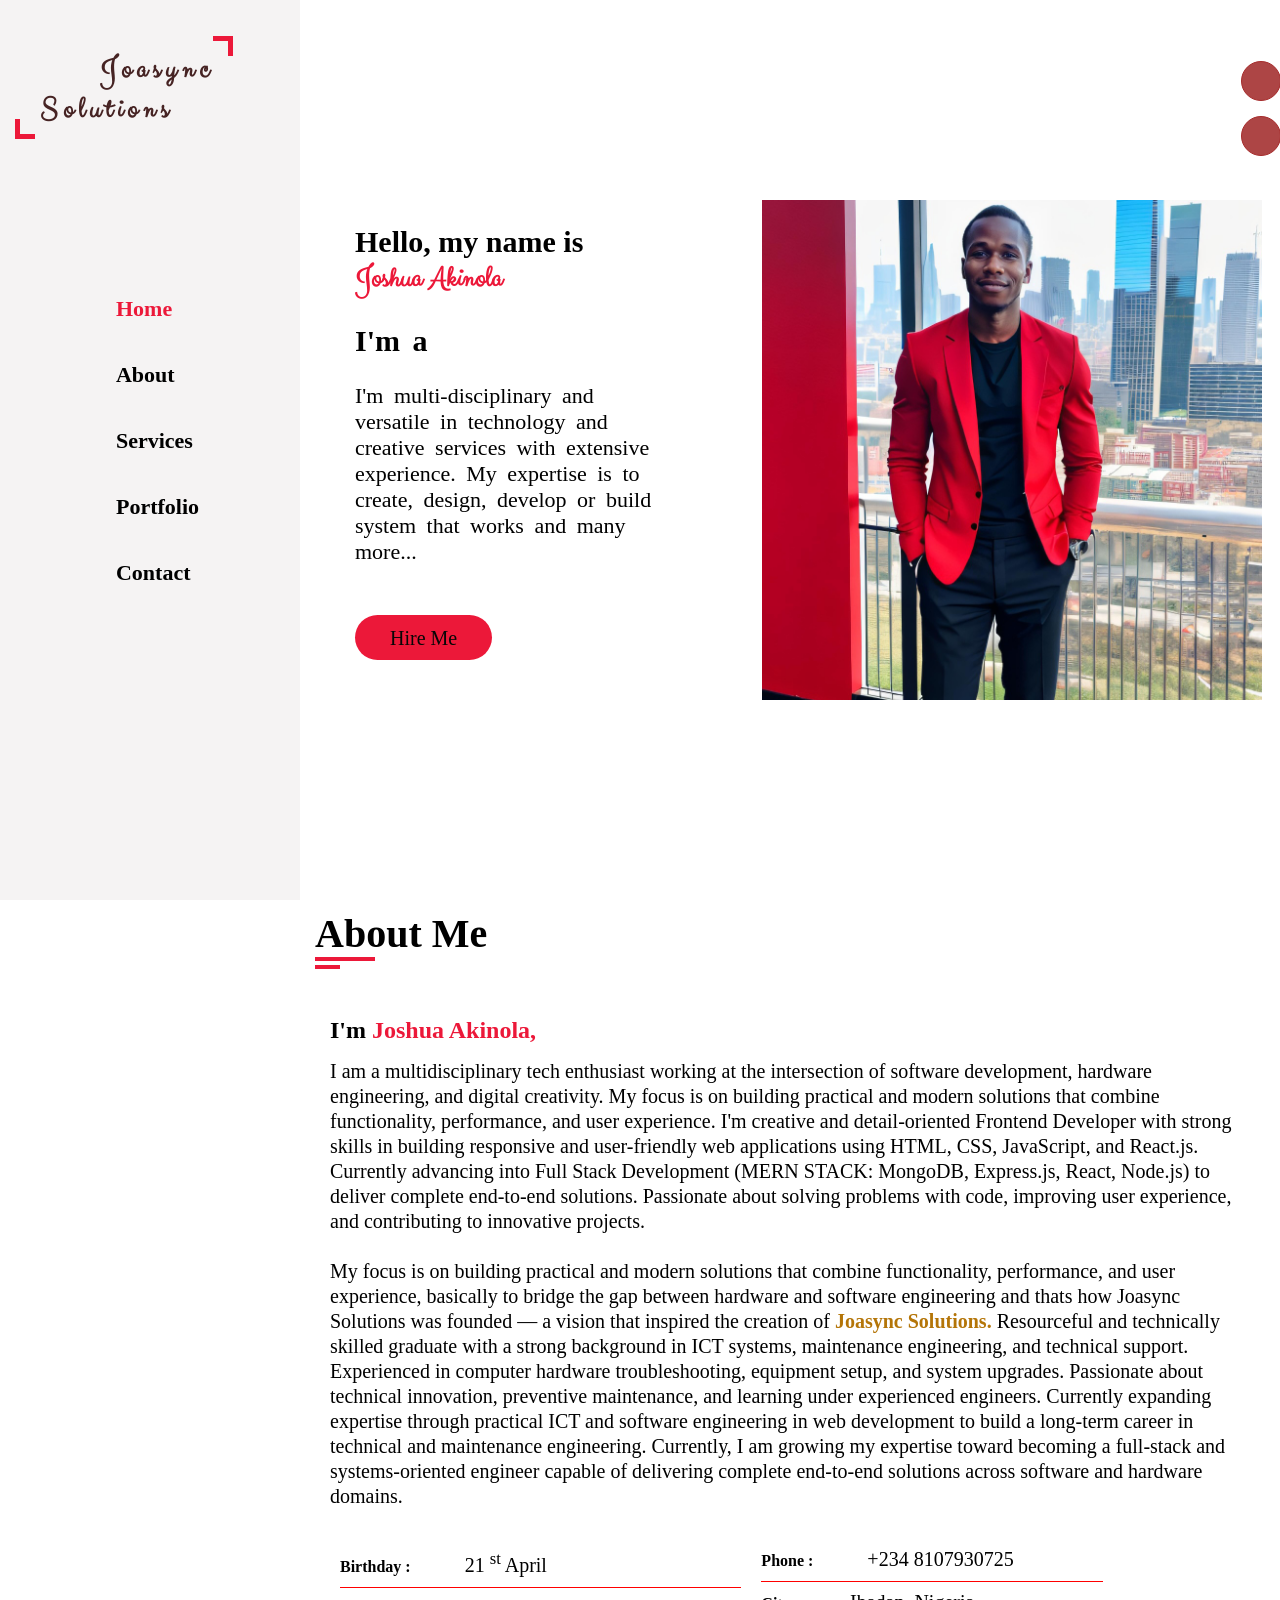
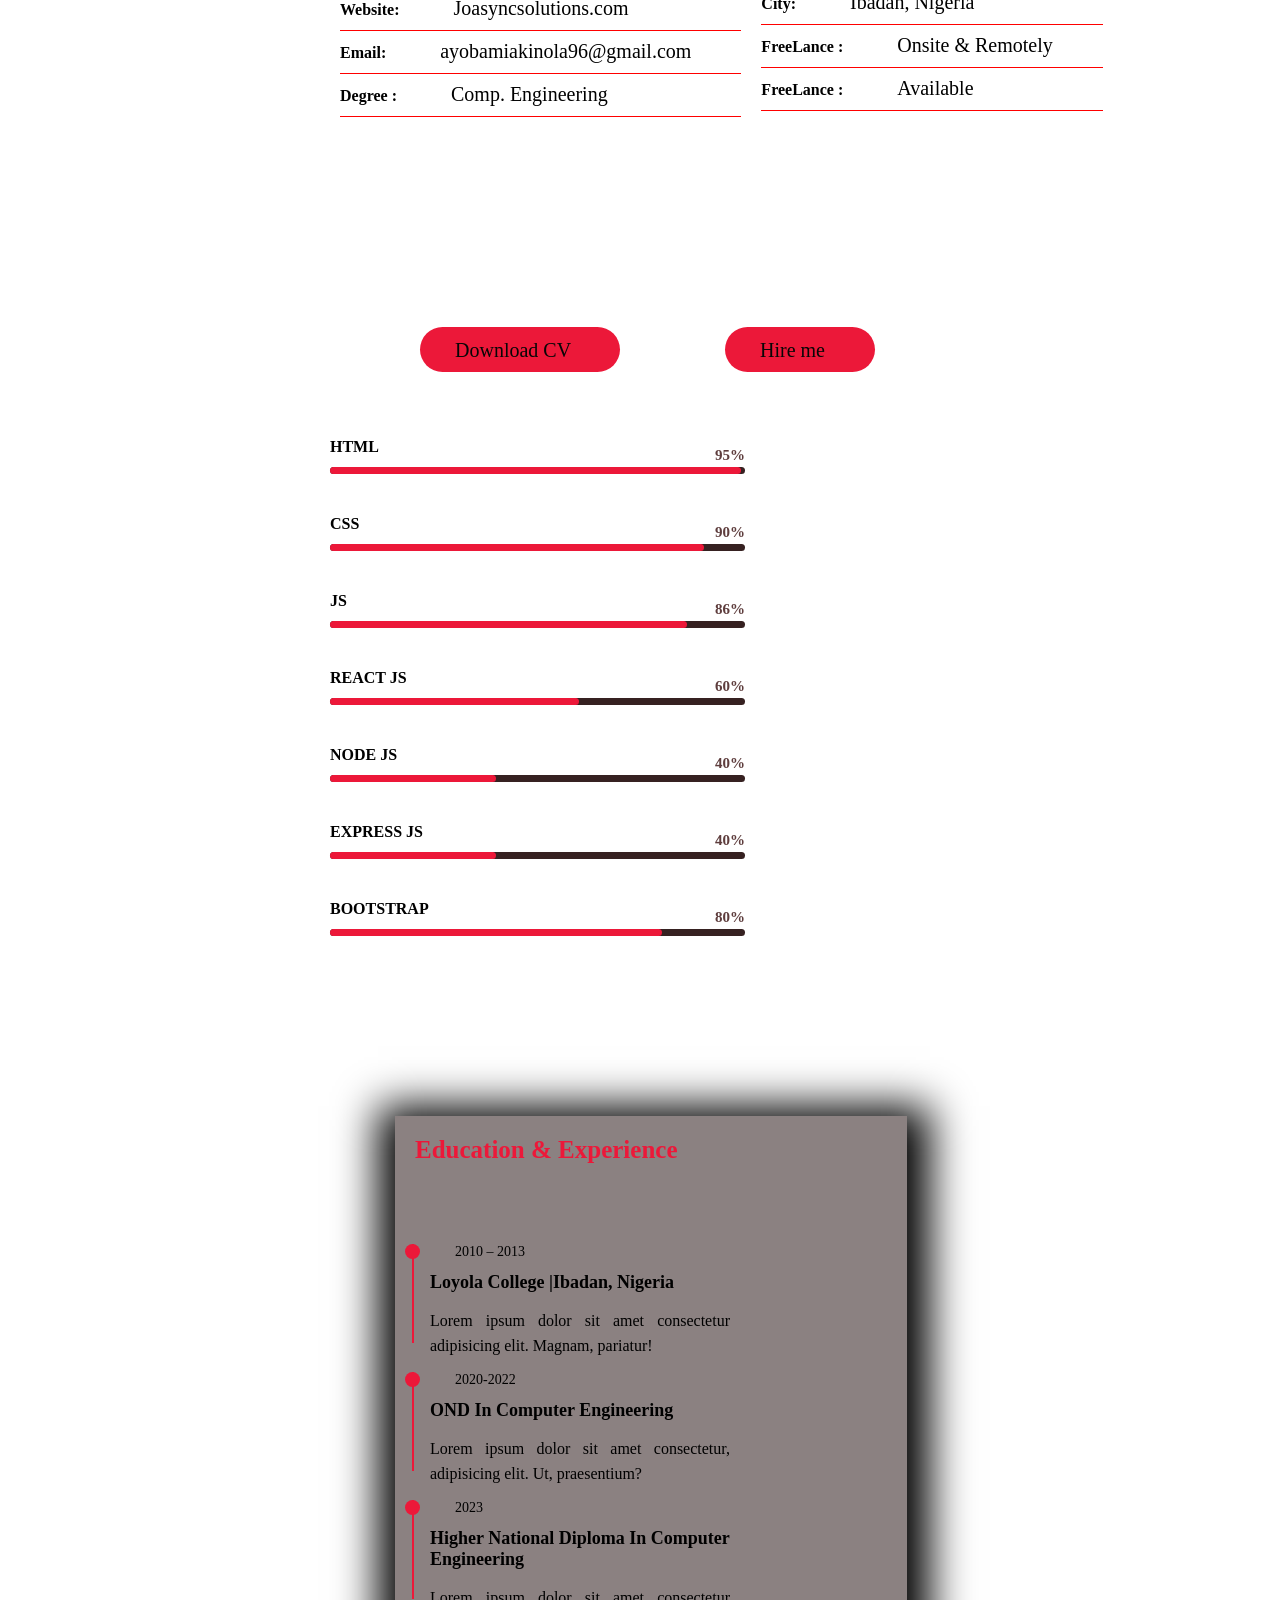
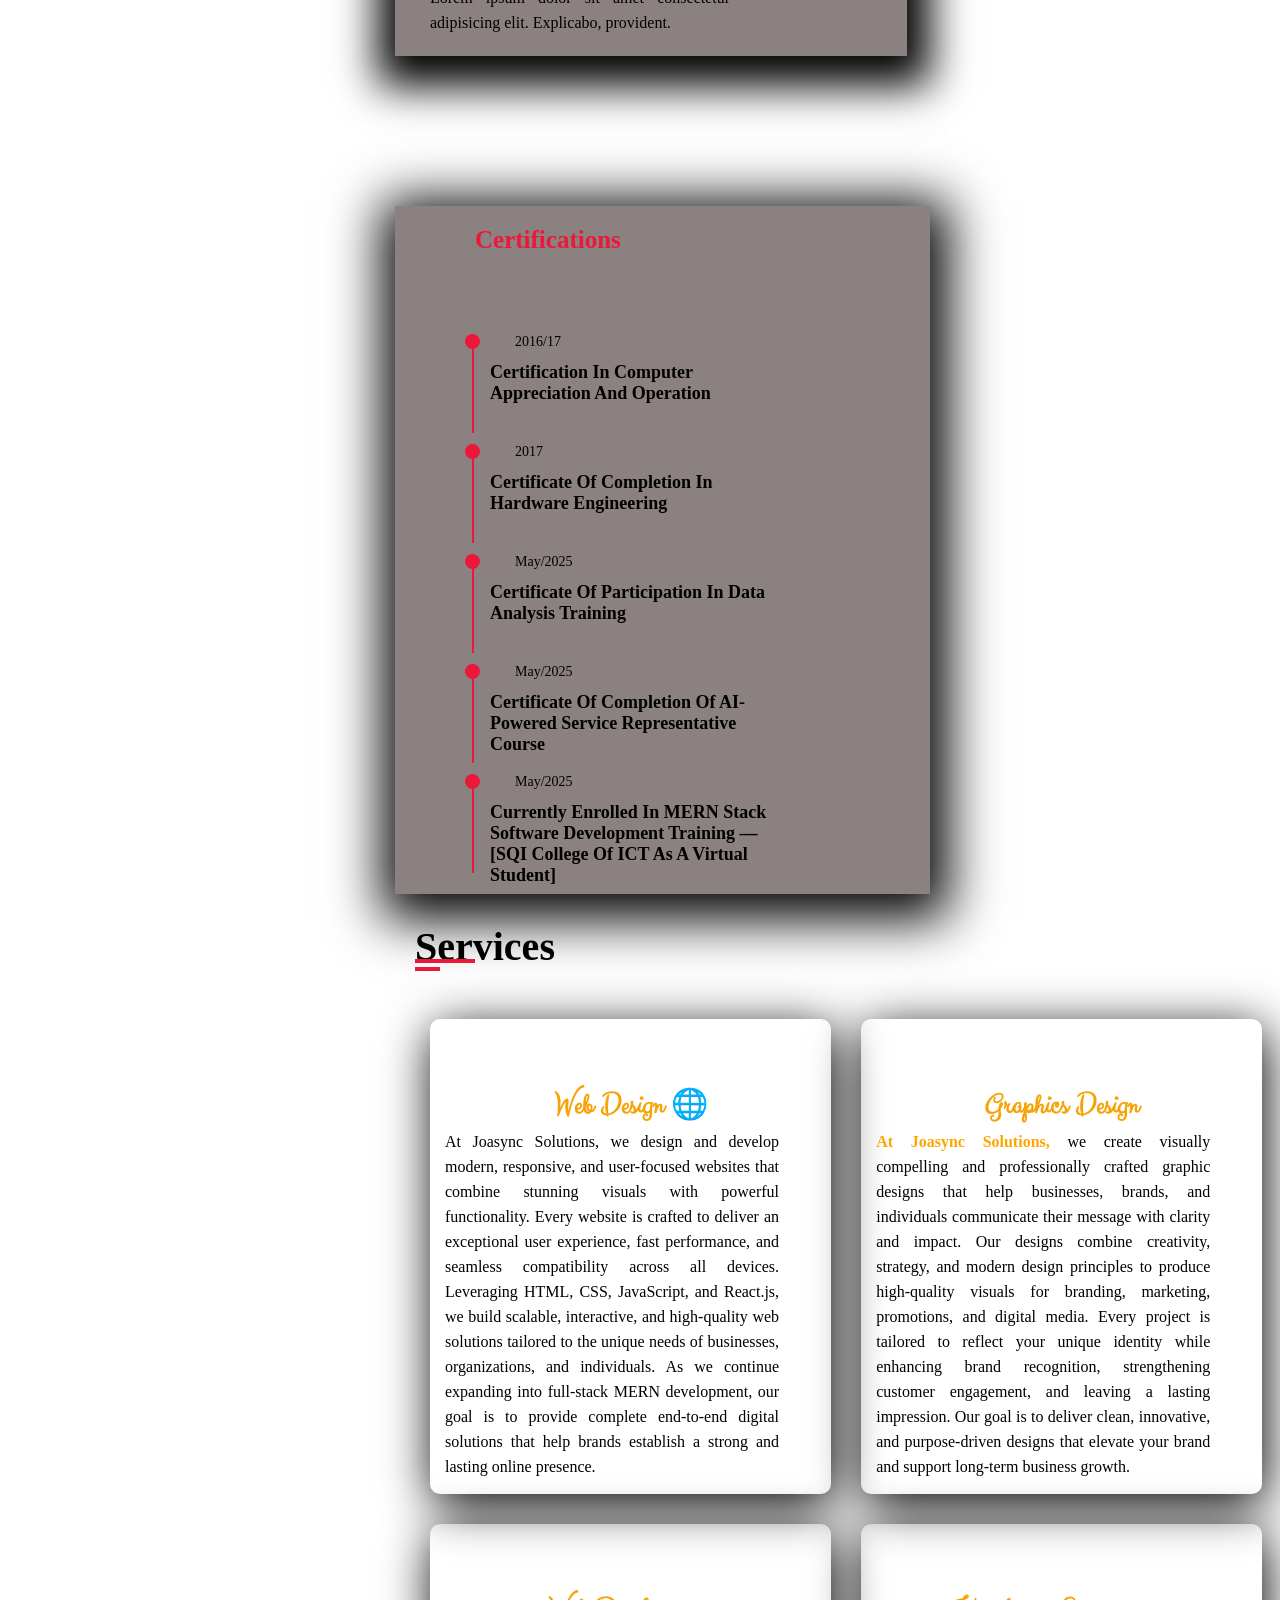
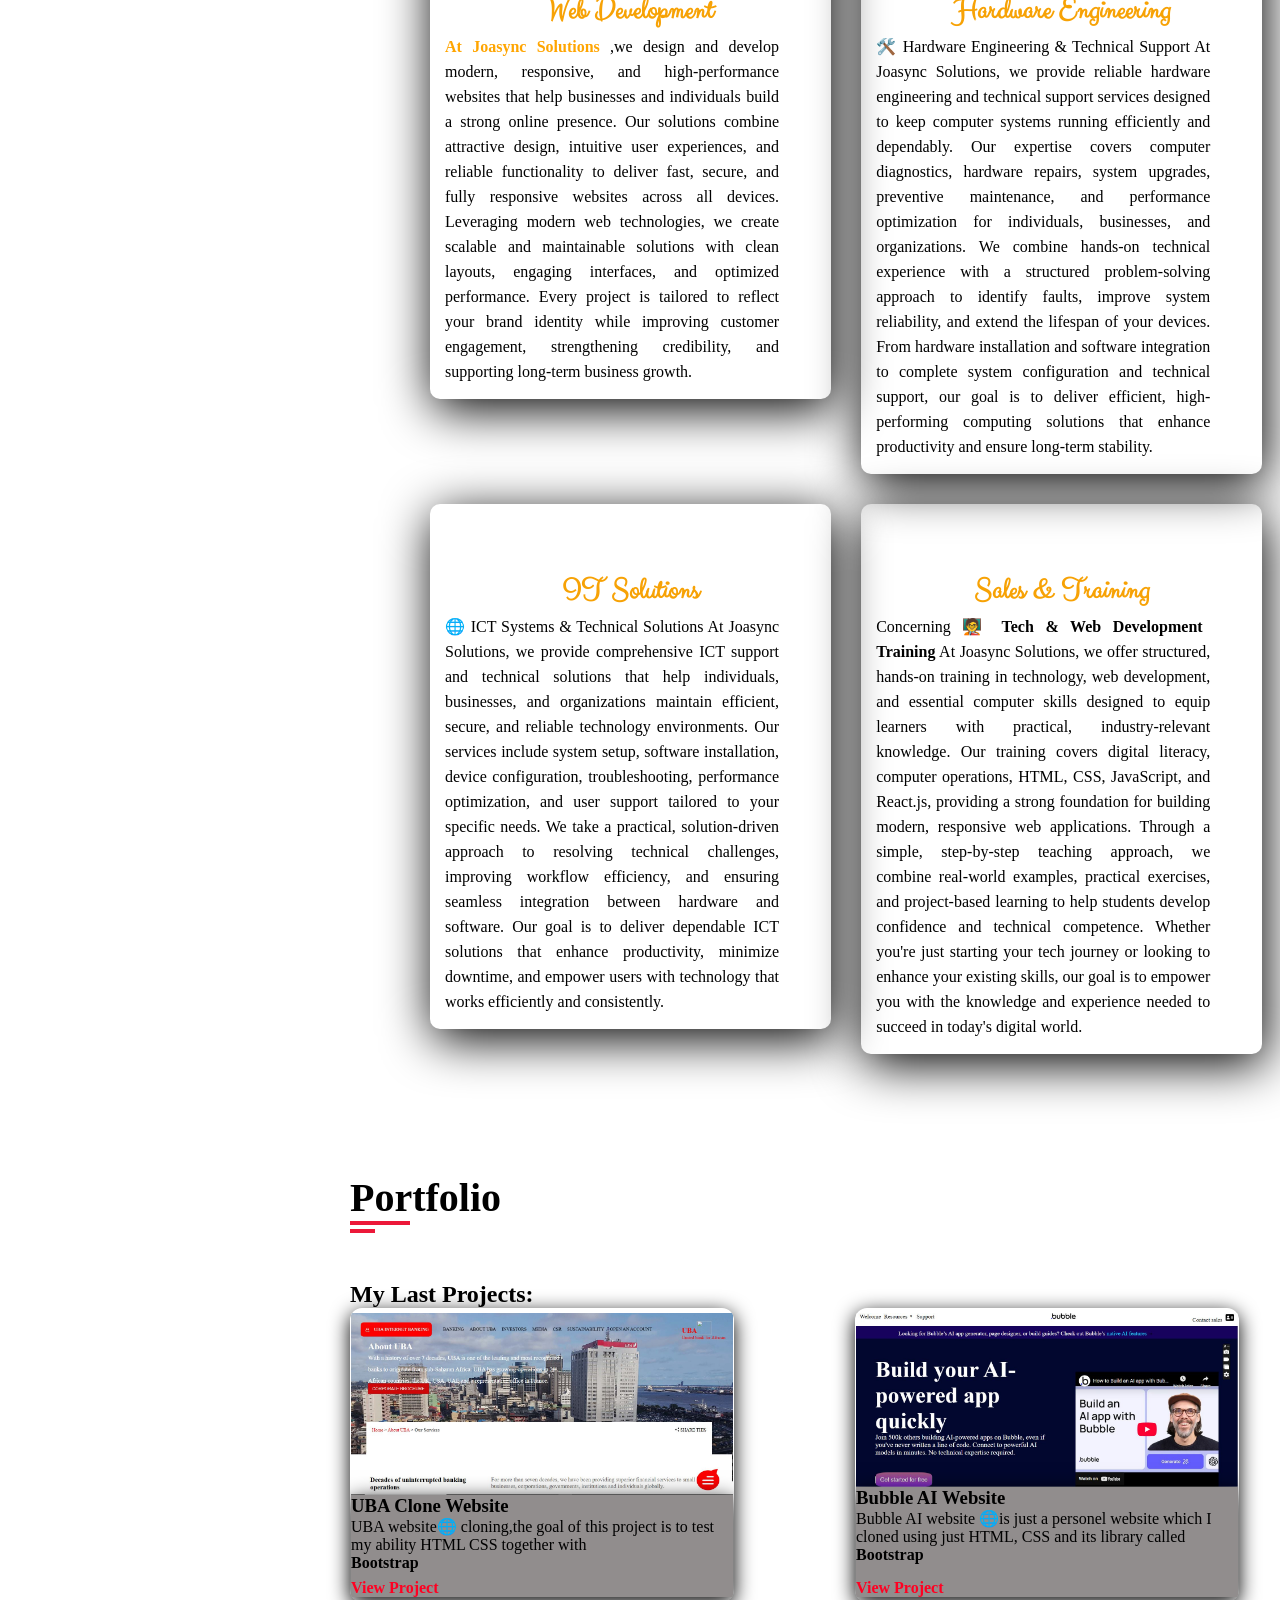
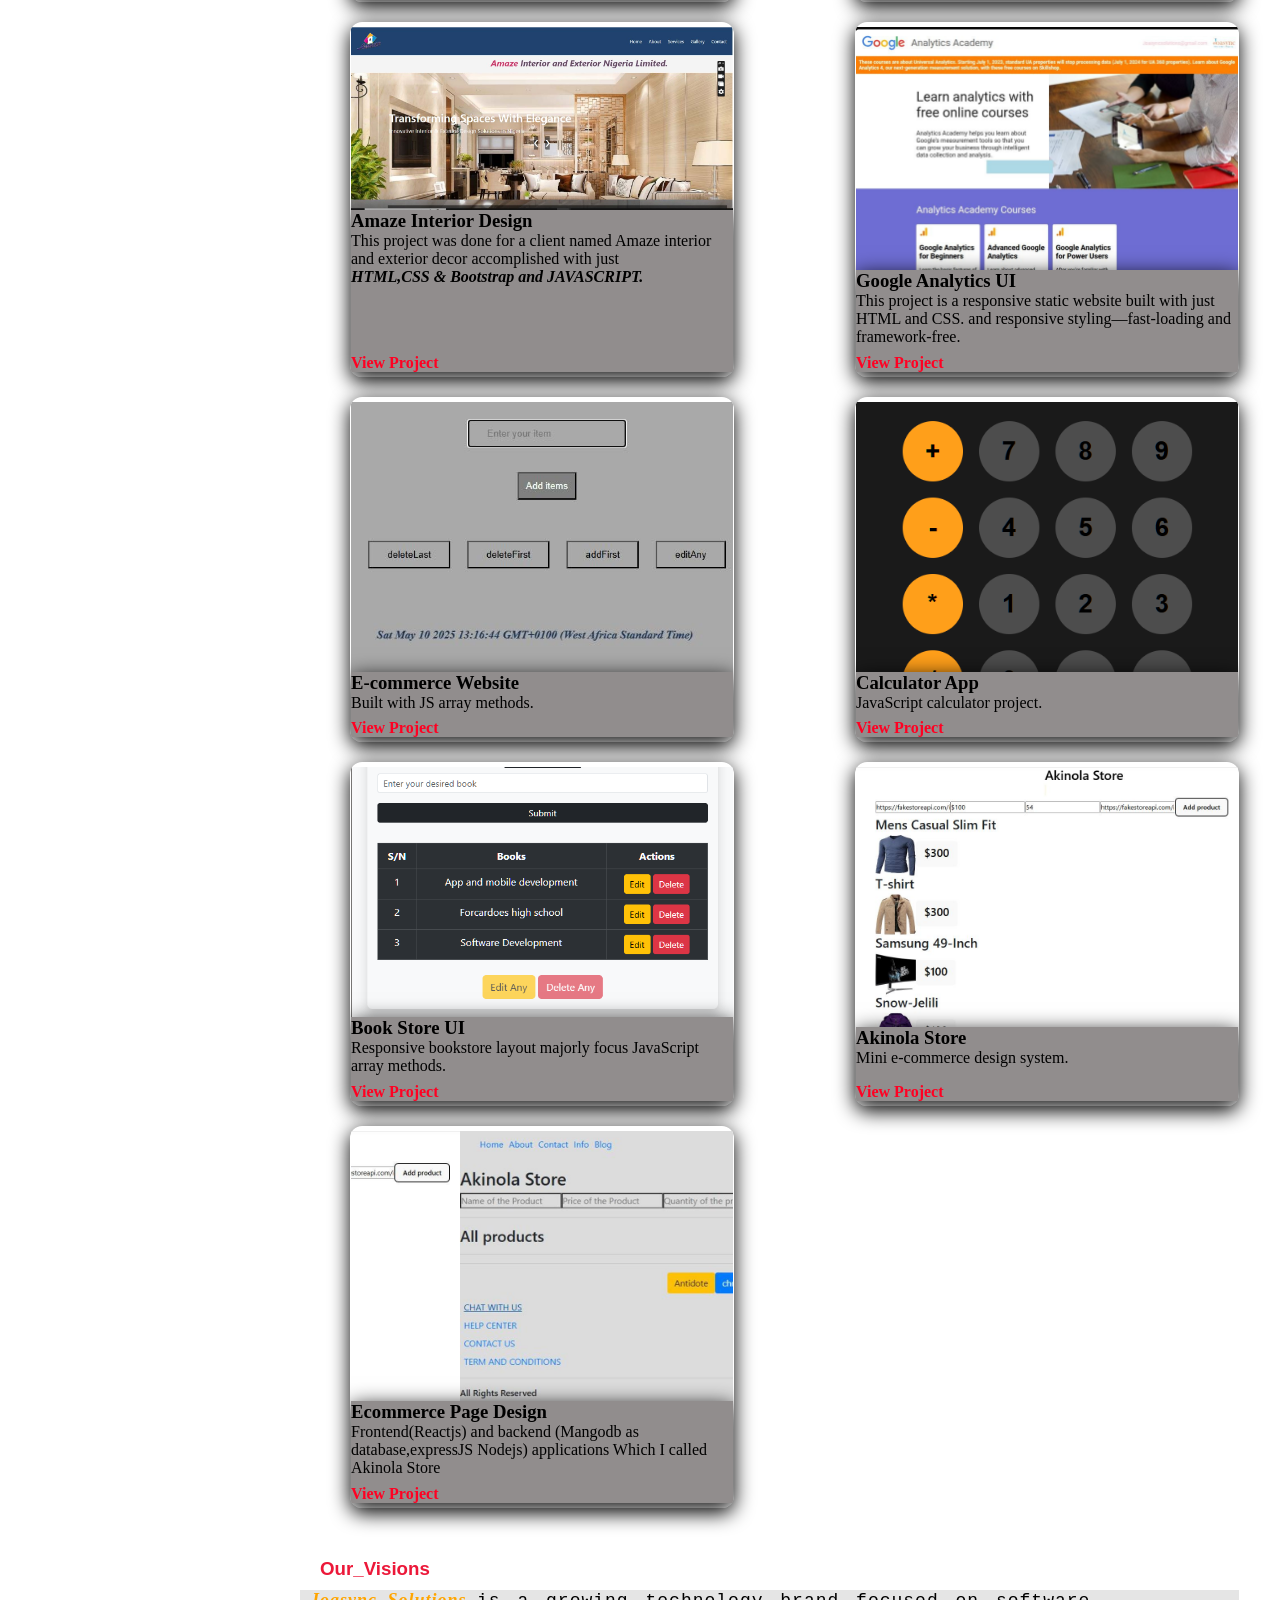
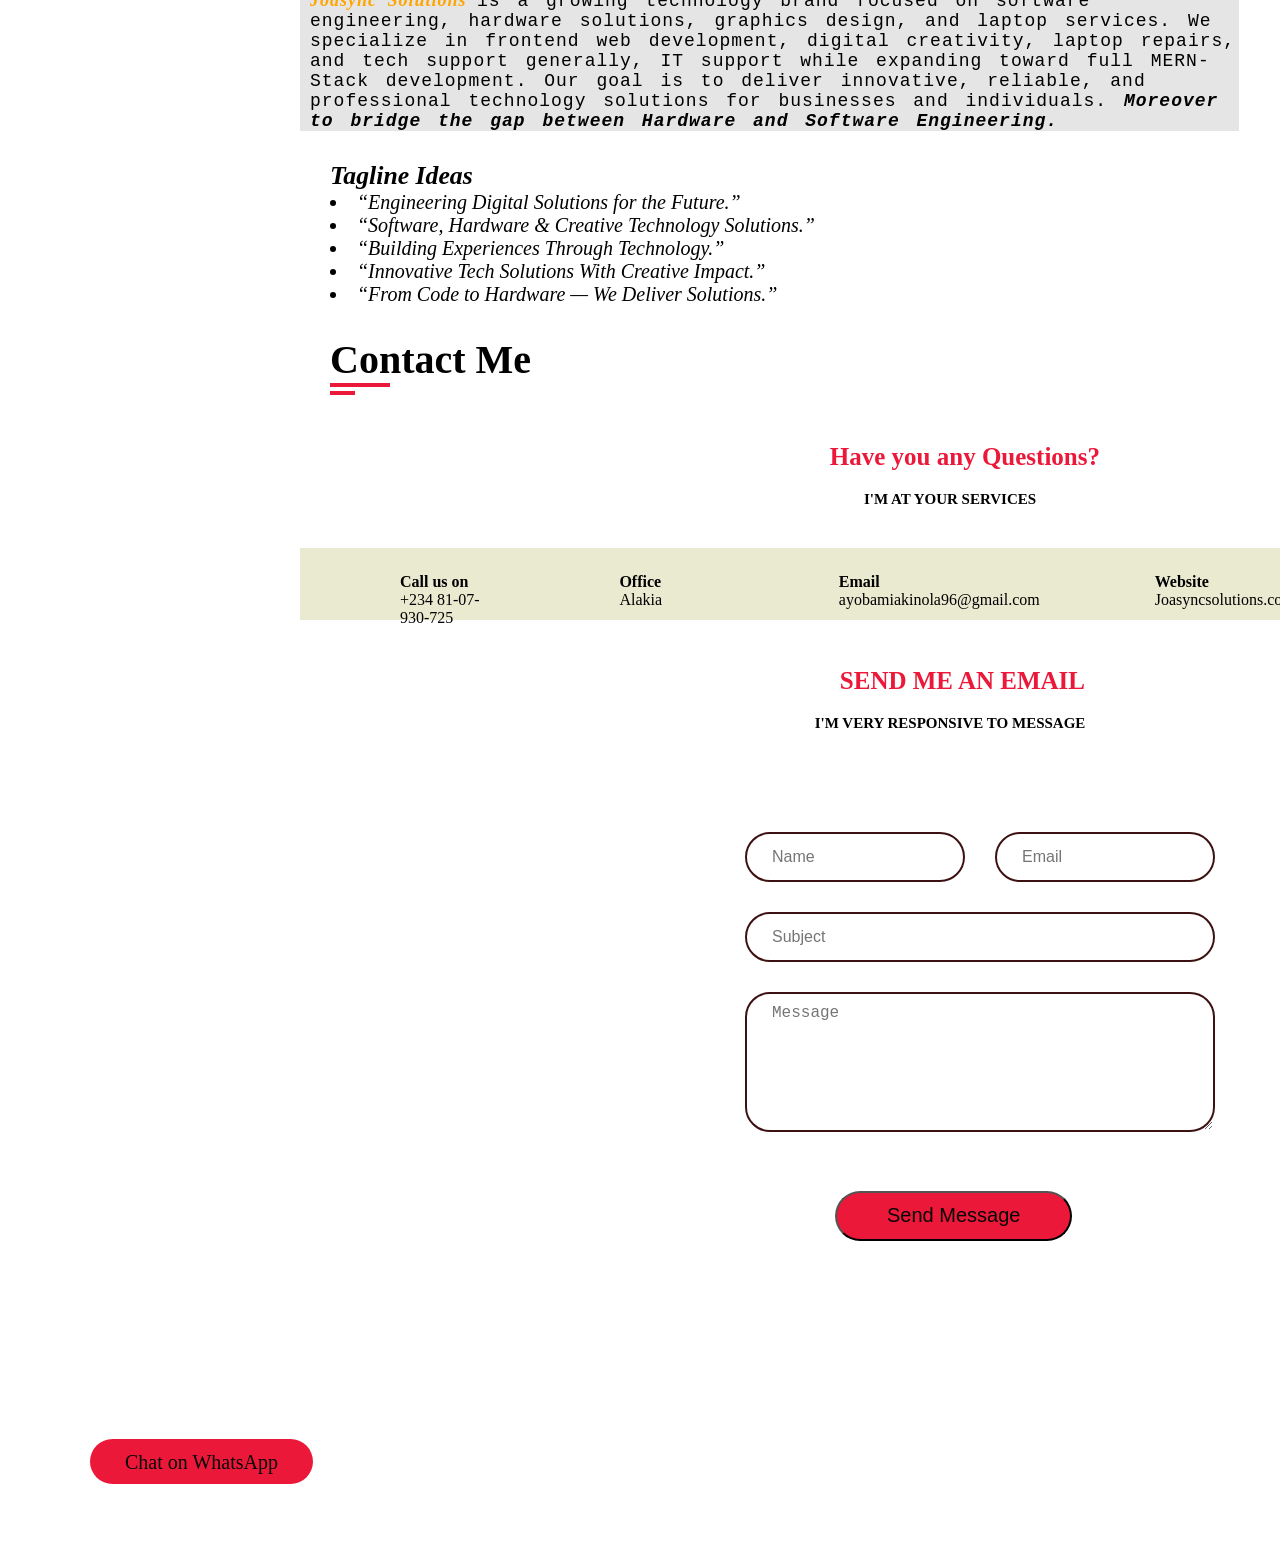
==== index.html @ c9c86da0 "Responsiveness" ====
<!doctype html>
<html lang="en">
<!-- Regarding the responsiveness , Use YOUTUBE AS CASE STUDY -->
<head>
  <meta charset="UTF-8" />
  <meta name="viewport" content="width=device-width, initial-scale=1.0" />
  <meta name="viewport" content="width=device-width, initial-scale=1.0">
  <title>Portfolio</title>
  <!--=== CSS files=== -->
     
             <!-- ======================================================== -->

  <link rel="stylesheet" href="https://cdnjs.cloudflare.com/ajax/libs/font-awesome/7.0.1/js/all.min.js">
  <link rel="stylesheet" href="https://cdnjs.cloudflare.com/ajax/libs/font-awesome/7.0.1/css/all.min.css">
    <link rel="stylesheet" href="https://cdn.jsdelivr.net/npm/swiper@11/swiper-bundle.min.css">
        <link rel="stylesheet"
          href="https://cdn.jsdelivr.net/npm/swiper@11/swiper-bundle.min.js">
  <link rel="stylesheet" href="/Style.css" />
  <link rel="stylesheet" href="/swiper.css">
  <link rel="stylesheet" href="/Portfolioresponsiveness.css">
  <link rel="stylesheet" href="/color-1.css" />
  <!-- <link rel="stylesheet" href="/color-2.css "> -->
  <!-- Style Switcher -->
  <link rel="stylesheet" href="/color-1.css" class="alternate-style" title="color-1" />
  <link rel="stylesheet" href="/color-2.css" class="alternate-style" title="color-2" />
  <link rel="stylesheet" href="/color-3.css" class="alternate-style" title="color-3" />
  <link rel="stylesheet" href="/color-4.css" class="alternate-style" title="color-4" />
  <link rel="stylesheet" href="/color-5.css" class="alternate-style" title="color-5" />
  <link rel="stylesheet" href="/style-switcher.css">
</head>

<script>
    const deviceInfo = document.createElement("div");

    deviceInfo.innerHTML = `
        <strong>DEVICE TEST</strong><br>
        Viewport Width: ${window.innerWidth}px<br>
        Viewport Height: ${window.innerHeight}px<br>
        Device Pixel Ratio: ${window.devicePixelRatio}
    `;

    deviceInfo.style.cssText = `
        position: fixed;
        top: 0;
        left: 0;
        z-index: 999999;
        background: red;
        color: white;
        padding: 10px;
        font: 14px Arial;
    `;

    document.body.appendChild(deviceInfo);
</script>

<body>
  <!-- Main container Start -->
  <div class="main-container">
    <!--Aside Start-->
     <div class="aside"  id="hideOnmobile">
      
      <div class="logo">
        <a href="">
          <span> Joasync
            Solutions</span>
        </a>
      </div>
      <div class="nav-toggler" id="Menu">
        <span></span>
      </div>
      <ul class="nav ">
        <li><a href="#Home" class="active"><i class="fa fa-home"></i>Home</a></li>
        <li><a href="#About"><i class="fa fa-user"></i>About</a></li>
        <li><a href="#Services"><i class="fa fa-list"></i>Services</a></li>
        <li><a href="#Portfolio"><i class="fa fa-briefcase"></i>Portfolio</a></li>
        <li><a href="#Contact"><i class="fa fa-comments"></i>Contact</a></li>
      </ul>
    </div>
    <!-- Aside End -->
       <div class="Mobile-Nav">
      <div class="logo">
        <a href="">
          <span> Joasync
            Solutions</span>
        </a>
      </div>
      <div class="nav-toggler" >
        <span></span>
      </div>
      <ul class="navbar">
         <button class="btnn"onclick="hideSidebar()">
        <img class="MenuBar"src="MenuBar.svg" alt="">
          </button>
        <li><a href="#Home" class="active"><i class="fa fa-home" ></i>Home</a></li>
        <li><a href="#About"><i class="fa fa-user"></i>About</a></li>
        <li><a href="#Services"><i class="fa fa-list"></i>Services</a></li>
        <li><a href="#Portfolio"><i class="fa fa-briefcase"></i>Portfolio</a></li>
        <li><a href="#Contact"><i class="fa fa-comments"></i>Contact</a></li>
      </ul>
      <button class="btn"onclick="showSidebar()">
        <img  class="MenuBar"src="MenuBar.svg" alt="">
          </button>
           <!-- <div class="nav-toggler" id="Menu2">
        <span> <img class="MenuBar"src="" alt=""></span>
      </div> -->
    </div>

        <!-- <marquee behavior="" direction=""><p class="scroll-text"> <span id="home">Joasync</span>  Software and Hardware Engineering</p></marquee> -->
    <!-- Main content start -->
    <div class="main-content">
      <!-- Home Section start -->
      <div class="home-section">
        <!-- <div class="container"> -->
        <div class="home-row">
          <div class="home-info padd-15">
            <h3 class="hello" id="Home">
              Hello, my name is <span class="name">Joshua Akinola</span>
            </h3>
            <h3 class="my-profession">
              I'm a <span class="typing"></span>
            </h3>
            <p>
              I'm multi-disciplinary and versatile in technology and creative services with extensive experience. My
              expertise is to create, design, develop or build system that works and many
              more...
            </p>
            <a href="#Contact" class="btn hire-me">Hire Me</a>
          </div>

          <div class="home-img">
            <img src="/e8npsq.jpg" alt="" /> 
          </div>
        </div>
        <!-- </div> -->
      </div>
      <!-- home section end -->
      <!-- About Section Start -->

      <div class="about-section">
        <div class="container">
          <!-- <div class="row-about"> -->
            <div class="section-title padd-15">
              <h2 id="About">About Me</h2>
            </div>
          <!-- </div> -->
          <!-- <div class="row"> -->
            <div class="about-content padd-15">
              <!-- <div class="row-grid"> -->
                <div class="about-text padd-15"> 
                  <h3>I'm <span>Joshua Akinola, </span></h3>
                   <p>
                    I am a multidisciplinary tech enthusiast working at the intersection of software development, hardware engineering, and digital creativity. My focus is on building practical and modern solutions that combine functionality, performance, and user experience.
                I'm creative and detail-oriented Frontend Developer with strong skills in building responsive and user-friendly web applications using HTML, CSS, JavaScript, and React.js. Currently advancing into Full Stack Development (MERN STACK: MongoDB, Express.js, React, Node.js) to deliver complete end-to-end solutions. Passionate about solving problems with code, improving user experience, and contributing to innovative projects.  <br> <br>
            My focus is on building practical and modern solutions that combine functionality, performance, and user experience, basically to bridge the gap between hardware and software engineering and thats how Joasync Solutions was founded — a vision that inspired the creation of <strong style="color:rgb(180, 117, 8); font-size: 20px;">Joasync Solutions.</strong> 
Resourceful and technically skilled graduate with a strong background in ICT systems, maintenance engineering, and technical support. Experienced in computer hardware troubleshooting, equipment setup, and system upgrades. Passionate about technical innovation, preventive maintenance, and learning under experienced engineers. Currently expanding expertise through practical ICT and software engineering in web development to build a long-term career in technical and maintenance engineering.
Currently, I am growing my expertise toward becoming a full-stack and systems-oriented engineer capable of delivering complete end-to-end solutions across software and hardware domains.
                  </p>
                </div>
              <!-- </div> -->
              <div class="grid">
                <div class="personal-info">
                  <div class="row">
                    <div class="info-1">
                      <div class="info-item">
                        <p>
                          
                          Birthday :
                          <span>21 <sup>st</sup> April</span>
                        </p>
                      </div>

                      <div class="info-item">
                        <p>
                          Website:
                          <span>Joasyncsolutions.com </span>
                        </p>
                      </div>
                      <div class="info-item">
                        <p>
                          Email:
                          <span>ayobamiakinola96@gmail.com </span>
                        </p>
                      </div>
                      <div class="info-item">
                        <p>
                          Degree :
                          <span>Comp. Engineering </span>
                        </p>
                      </div>
                    </div>
                    <div class="info-2">
                      <div class="info-item">
                        <p>
                          Phone :
                          <span> +234 8107930725 </span>
                        </p>
                      </div>

                      <div class="info-item">
                        <p>
                          City:
                          <span> Ibadan, Nigeria </span>
                        </p>
                      </div>

                      <div class="info-item">
                        <p>
                          FreeLance :
                          <span> Onsite & Remotely </span>
                        </p>
                      </div>

                      <div class="info-item">
                        <p>
                          FreeLance :
                          <span> Available </span>
                        </p>
                      </div>
                    </div>

                    <div class="buttons">
                      <a href="#" class="btn CV" id="CV">Download CV</a>
                      <a href="#contact" class="btn hire-me">Hire me</a>
                    </div>
                  </div>
                </div>
                <div class="Skills ">
                  <div class="row">
                    <div class="skill-item">
                      <h5>HTML</h5>
                      <div class="progress">
                        <div class="progress-in" style="width: 99%"></div>
                        <div class="skill-percent">95%</div>
                      </div>
                    </div>

                    <div class="skill-item">
                      <h5>CSS</h5>
                      <div class="progress">
                        <div class="progress-in" style="width: 90%"></div>
                        <div class="skill-percent">90%</div>
                      </div>
                    </div>
                    <div class="skill-item">
                      <h5>JS</h5>
                      <div class="progress">
                        <div class="progress-in" style="width: 86%"></div>
                        <div class="skill-percent">86%</div>
                      </div>
                    </div>
                    <div class="skill-item">
                      <h5>REACT JS</h5>
                      <div class="progress">
                        <div class="progress-in" style="width: 60%"></div>
                        <div class="skill-percent">60%</div>
                      </div>
                    </div>
                    <div class="skill-item">
                      <h5>NODE JS</h5>
                      <div class="progress">
                        <div class="progress-in" style="width: 40%"></div>
                        <div class="skill-percent">40%</div>
                      </div>
                    </div>
                    <div class="skill-item">
                      <h5>EXPRESS JS</h5>
                      <div class="progress">
                        <div class="progress-in" style="width: 40%"></div>
                        <div class="skill-percent">40%</div>
                      </div>
                    </div>
                    <div class="skill-item">
                      <h5>BOOTSTRAP</h5>
                      <div class="progress">
                        <div class="progress-in" style="width: 80%"></div>
                        <div class="skill-percent">80%</div>
                      </div>
                    </div>
                  </div>
                </div>
              </div>
              <div class="row-heading">
                <div class="education">
                  <h3 class="title">Education & Experience </h3>
                
                    <div class="timeline-box ">
                      <div class="timeline shadow-dark">
                        <!-- timeline-items -->
                        <div class="timeline-item">
                          <div class="circle-dot"></div>
                          <div class="timeline-details">
                            <h3 class="timeline-date">
                              <i class="fa fa-calendar"></i>
                             2010 – 2013
                            </h3>
                            <h4 class="timeline-title">
                            Loyola College
                             |Ibadan,  Nigeria
                            </h4>
                            <p class="timeline-text">
                             Lorem ipsum dolor sit amet consectetur adipisicing elit. Magnam, pariatur!
                            </p>
                          </div>

                        </div>
                        <br />
                        <!-- <hr /> -->
                        <div class="timeline-item">
                          <div class="circle-dot"></div>

                          <div class="timeline-details">
                            <h3 class="timeline-date">
                              <i class="fa fa-calendar"></i>
                              2020-2022
                            </h3>
                            <h4 class="timeline-title">
                             OND in Computer Engineering
                            </h4>
                            <p class="timeline-text">
                            Lorem ipsum dolor sit amet consectetur, adipisicing elit. Ut, praesentium?
                            </p>

                          </div>

                        </div>
                        <br />
                        <!-- <hr /> -->
                        <div class="timeline-item">
                          <div class="circle-dot"></div>

                          <div class="timeline-details">
                            <h3 class="timeline-date">
                              <i class="fa fa-calendar"></i>
                              2023
                            </h3>
                            <h4 class="timeline-title">
                              Higher national diploma in Computer Engineering
                            </h4>
                            <p class="timeline-text">
                            Lorem ipsum dolor sit amet consectetur adipisicing elit. Explicabo, provident.
                            </p>
                          </div>
                        </div>
                      </div>
                    </div>
               
                </div>
                <div class="experience">
                  <h3 class="title"> Certifications</h3>
                  <!-- <div class="row"> -->
                    <div class="timeline-box">
                      <div class="timeline shadow-dark">
                        <!-- timeline-items -->
                        <div class="timeline-item">
                          <div class="circle-dot"></div>
                          <div class="timeline-details">
                            <h3 class="timeline-date">
                              <i class="fa fa-calendar"></i>
                             2016/17
                            </h3>
                            <h4 class="timeline-title">
                             Certification in Computer Appreciation and Operation 
                            </h4>
                            <p class="timeline-text">
                              <!-- Lorem ipsum, dolor sit amet consectetur
                              adipisicing elit. Delectus, sapiente esse repellat
                              neque omnis tenetur quia voluptas, earum cum sed
                              eius ea odit asperiores, exercitationem eligendi a
                              ad voluptatem fuga? -->
                            </p>
                          </div>

                        </div>

                        <div class="timeline-item">
                          <div class="circle-dot"></div>

                          <div class="timeline-details">
                            <h3 class="timeline-date">
                              <i class="fa fa-calendar"></i>
                              2017
                            </h3>
                            <h4 class="timeline-title">
                          Certificate of Completion in hardware engineering   
                            </h4>
                            <p class="timeline-text">
                              <!-- Lorem ipsum, dolor sit amet consectetur
                              adipisicing elit. Delectus, sapiente esse repellat
                              neque omnis tenetur quia voluptas, earum cum sed
                              eius ea odit asperiores, exercitationem eligendi a
                              ad voluptatem fuga? -->
                            </p>

                          </div>

                        </div>
                        <div class="timeline-item">
                          <div class="circle-dot"></div>

                          <div class="timeline-details">
                            <h3 class="timeline-date">
                              <i class="fa fa-calendar"></i>
                              May/2025
                            </h3>
                            <h4 class="timeline-title">
                            	Certificate of participation in data analysis training                  
                            </h4>
                            <p class="timeline-text">
                              <!-- Lorem ipsum, dolor sit amet consectetur
                              adipisicing elit. Delectus, sapiente esse repellat
                              neque omnis tenetur quia voluptas, earum cum sed
                              eius ea odit asperiores, exercitationem eligendi a
                              ad voluptatem fuga? -->
                            </p>
                          </div>

                        </div>
                        <div class="timeline-item">
                          <div class="circle-dot"></div>

                          <div class="timeline-details">
                            <h3 class="timeline-date">
                              <i class="fa fa-calendar"></i>
                              May/2025 
                            </h3>
                            <h4 class="timeline-title">
                           Certificate of completion of AI-powered service Representative course                
                            </h4>
                            <p class="timeline-text">
                              <!-- Lorem ipsum, dolor sit amet consectetur
                              adipisicing elit. Delectus, sapiente esse repellat
                              neque omnis tenetur quia voluptas, earum cum sed
                              eius ea odit asperiores, exercitationem eligendi a
                              ad voluptatem fuga? -->
                            </p>
                          </div>

                        </div>

                        <div class="timeline-item">
                          <div class="circle-dot"></div>

                          <div class="timeline-details">
                            <h3 class="timeline-date">
                              <i class="fa fa-calendar"></i>
                              May/2025
                            </h3>
                            <h4 class="timeline-title">
                    Currently enrolled in MERN Stack software Development Training — [SQI college of ICT as a virtual student]                 
                            </h4>
                            <p class="timeline-text">
                            </p>
                          </div>
                        </div>
                      </div>
                    <!-- </div> -->
                  </div>
                </div>
              </div>
            </div>
          </div>
        </div>
      </div>
      <!-- About Section End -->
      <!-- ====Services sections Start ===-->
      <section class="service-section">
        <div class="service-row">
          <div class="section-title padd-15">
            <h2 id="Services">Services</h2>
          </div>

          <div class="row">
            <!-- ===Service items  Start=== -->
            <div class="service-item padd-15">
              <div class="service-item-inner">
                <div class="icon">
                  <i class="fa fa-mobile-alt"></i>
                </div>
                <h4>Web design 🌐 </h4>
                <p>
At Joasync Solutions, we design and develop modern, responsive, and user-focused websites that combine stunning visuals with powerful functionality. Every website is crafted to deliver an exceptional user experience, fast performance, and seamless compatibility across all devices. Leveraging HTML, CSS, JavaScript, and React.js, we build scalable, interactive, and high-quality web solutions tailored to the unique needs of businesses, organizations, and individuals. As we continue expanding into full-stack MERN development, our goal is to provide complete end-to-end digital solutions that help brands establish a strong and lasting online presence.
            </p>
              </div>
            </div>
            <!-- ===Service items  End=== -->
              <!-- ===Service items  Start=== -->
            <div class="service-item padd-15">
              <div class="service-item-inner">
                <div class="icon">
                  <i class="fa fa-palette"></i> 
                </div>
                <h4>Graphics Design</h4>
                <p> 
                  <span class="brand"> At Joasync Solutions, </span>we create visually compelling and professionally crafted graphic designs that help businesses, brands, and individuals communicate their message with clarity and impact. Our designs combine creativity, strategy, and modern design principles to produce high-quality visuals for branding, marketing, promotions, and digital media. Every project is tailored to reflect your unique identity while enhancing brand recognition, strengthening customer engagement, and leaving a lasting impression. Our goal is to deliver clean, innovative, and purpose-driven designs that elevate your brand and support long-term business growth.

                </p>
              </div>
            </div>
            <!-- ===Service items  End=== -->
            <!-- ===Service items  Start=== -->
            <div class="service-item padd-15">
              <div class="service-item-inner">
                <div class="icon">
                  <i class="fa fa-laptop-code"></i>
                </div>
                <h4>Web development</h4>
                <p>
                  <span class="brand"> At Joasync Solutions</span> ,we design and develop modern, responsive, and high-performance websites that help businesses and individuals build a strong online presence. Our solutions combine attractive design, intuitive user experiences, and reliable functionality to deliver fast, secure, and fully responsive websites across all devices. Leveraging modern web technologies, we create scalable and maintainable solutions with clean layouts, engaging interfaces, and optimized performance. Every project is tailored to reflect your brand identity while improving customer engagement, strengthening credibility, and supporting long-term business growth.
                </p>
              </div>
            </div>
            <!-- ===Service items  End=== -->
            <!-- ===Service items  Start=== -->
            <div class="service-item padd-15">
              <div class="service-item-inner">
                <div class="icon">
                  <i class="fa fa-search"></i>
                </div>
                <h4>Hardware Engineering</h4>
                <p>
🛠️ Hardware Engineering & Technical Support

At Joasync Solutions, we provide reliable hardware engineering and technical support services designed to keep computer systems running efficiently and dependably. Our expertise covers computer diagnostics, hardware repairs, system upgrades, preventive maintenance, and performance optimization for individuals, businesses, and organizations. We combine hands-on technical experience with a structured problem-solving approach to identify faults, improve system reliability, and extend the lifespan of your devices. From hardware installation and software integration to complete system configuration and technical support, our goal is to deliver efficient, high-performing computing solutions that enhance productivity and ensure long-term stability.
                </p>
              </div>
            </div>
            <!-- ===Service items  End=== -->

            <!-- ===Service items  Start=== -->
            <div class="service-item  padd-15">
              <div class="service-item-inner">
                <div class="icon">
                  <i class="fa fa-bullhorn"></i>
                </div>
                <h4>IT Solutions</h4>
                <p>
                  🌐 ICT Systems & Technical Solutions

At Joasync Solutions, we provide comprehensive ICT support and technical solutions that help individuals, businesses, and organizations maintain efficient, secure, and reliable technology environments. Our services include system setup, software installation, device configuration, troubleshooting, performance optimization, and user support tailored to your specific needs. We take a practical, solution-driven approach to resolving technical challenges, improving workflow efficiency, and ensuring seamless integration between hardware and software. Our goal is to deliver dependable ICT solutions that enhance productivity, minimize downtime, and empower users with technology that works efficiently and consistently.
          </p>
              </div>
            </div>
            <!-- ===Service items  End=== -->

            <!-- ===Service items  Start=== -->
            <div class="service-item  padd-15">
              <div class="service-item-inner">
                <div class="icon">
                  <i class="fa fa-code"></i>
                </div>
                <h4>Sales & training</h4>
                <p>
                  Concerning <strong>🧑‍🏫 Tech & Web Development Training</strong> 
At Joasync Solutions, we offer structured, hands-on training in technology, web development, and essential computer skills designed to equip learners with practical, industry-relevant knowledge. Our training covers digital literacy, computer operations, HTML, CSS, JavaScript, and React.js, providing a strong foundation for building modern, responsive web applications. Through a simple, step-by-step teaching approach, we combine real-world examples, practical exercises, and project-based learning to help students develop confidence and technical competence. Whether you're just starting your tech journey or looking to enhance your existing skills, our goal is to empower you with the knowledge and experience needed to succeed in today's digital world.
              </p>
              </div>
            </div>
            <!-- ===Service items  End=== -->
          </div>
        </div>
      </section>
    </div>
    <!-- ====Services sections End ===-->
   <!-- ===Portfolio sections 1 START===-->
 <section class="portfolio-section">
  <div class="container">

    <div class="section-title">
      <h2 id="Portfolio">Portfolio</h2>
    </div>

    <div class="portfolio-heading">
      <h2>My Last Projects:</h2>
    </div>

    <!-- GRID CONTAINER -->
    <div class="portfolio-grid">

      <!-- 1 -->
      <div class="portfolio-card" >
        <img src="/Display/UBA BANK.JPG" alt="" >
        <div class="card-body" >
          <h3>UBA Clone Website</h3>
          UBA website🌐 cloning,the goal of this project is to test my ability HTML CSS together with  <strong>Bootstrap</strong>
          <a href="https://uba-sand.vercel.app/" target="_blank">View Project</a>
        </div>
      </div>

      <!-- 2 -->
      <div class="portfolio-card">
        <img src="/Display/NewProj_2.JPG" alt="">
        <div class="card-body">
          <h3>Bubble AI Website</h3>
          Bubble AI website 🌐is just a personel website which I cloned using just HTML, CSS and its library called  <strong>Bootstrap</strong>
          <a href="https://https-bubble-io-ai-clone-site.vercel.app/" target="_blank">View Project</a>
        </div>
      </div>

      <!-- 3 -->
      <div class="portfolio-card">
        <img src="/Display/NewProj_1.JPG" alt="">
        <div class="card-body">
          <h3>Amaze Interior Design</h3>
          This project was done for a client named Amaze interior and exterior decor accomplished with just <strong><em>HTML,CSS & Bootstrap and JAVASCRIPT.</em></strong>  
          <a href="https://amazedecor.vercel.app" target="_blank">View Project</a>
        </div>
      </div>

      <!-- 4 -->
      <div class="portfolio-card">
        <img src="/Display/google analytics.png" alt=""  >
        <div class="card-body">
          <h3>Google Analytics UI</h3>
          <!-- <p>Static dashboard UI design.</p> -->
           This project is a responsive static website built with just HTML and CSS.
 and responsive styling—fast-loading and framework-free. 
          <a href="https://google-analytic-mu.vercel.app/" target="_blank">View Project</a>
        </div>
      </div>

      <!-- 5 -->
      <div class="portfolio-card">
        <img src="/Display/NewProj_3.JPG" alt="" height="270vh">
        <div class="card-body">
          <h3>E-commerce Website</h3>
          <p>Built with JS array methods.</p>
          <a href="https://gi-gstore.vercel.app" target="_blank">View Project</a>
        </div>
      </div>

      <!-- 6 -->
      <div class="portfolio-card">
        <img src="/Display/cal 2.png" alt="" height="270vh">
        <div class="card-body">
          <h3>Calculator App</h3>
          <p>JavaScript calculator project.</p>
          <a href="https://calculator-wine-five-45.vercel.app/">View Project</a>
        </div>
      </div>

      <!-- 7 -->
      <div class="portfolio-card">
        <img src="/Display/bookstore2.png" alt="" height="250vh">
        <div class="card-body">
          <h3>Book Store UI</h3>
          <p>Responsive bookstore layout majorly focus JavaScript array methods.</p>
          <a href="#">View Project</a>
        </div>
      </div>

      <!-- 8 -->
      <div class="portfolio-card">
        <img src="/Display/AkinolaStore.JPG" alt="">
        <div class="card-body">
          <h3>Akinola Store</h3>
          <p>Mini e-commerce design system.</p>
          <a href="https://joasync-store.vercel.app/">View Project</a>
        </div>
      </div>

      <!-- 9 -->
      <div class="portfolio-card">
        <img src="/Display/merged_image_horizontal.jpg" alt="" height="270vh">
        <div class="card-body">
          <h3>Ecommerce Page Design</h3>
          <p This is an ongoing website🌐 project is a full-stack application,the goal of this project is not just to test my ability and knowledge in <strong>Frontend(Reactjs) and backend (Mangodb as database,expressJS Nodejs) applications </strong>Which I called Akinola Store</p>
          <a href="https://reactproject-ht8l.vercel.app/">View Project</a>
        </div>
      </div>

    </div>
  </div>
</section>
    <!-- ===Portfolio Section End=== -->

    <!-- =======PORTFOLIO_SECTIONS 2  PROJECT START========-->
            <div class="card-slider swiper">
        <div class="slider-wrapper">
            <div class="card-list  swiper-wrapper">
                <div class="card-item   swiper-slide" id="UBA_BANK">
                    <img src="/Display/UBA BANK.JPG" alt="Developer" class="card-image">
                    <div class="card-details">
                        <h3 class="card-title">UBA Clone Website</h3>
                            <p class="card-description">
                                UBA website🌐 cloning,the goal of this project is to test my ability HTML CSS together with  <strong>Bootstrap</strong>
         
                            </p>
                            <button class="card-button"> <a href="https://uba-sand.vercel.app/" target="_blank">View Project</a></button>
                        </div>
                    </div>

                 <div class="card-item swiper-slide" id="calculator">
                    <img src="/Display/cal 2.png" alt="Calculator" class="card-image">
                    <div class="card-details">
                        <h3 class="card-title">Calculator App</h3>
                            <p class="card-description">
                           JavaScript calculator project.</p>
                            <button class="card-button"> <a href="https://calculator-wine-five-45.vercel.app/">View Project</a></button>
                        
                    </div>

                </div>
                <div class="card-item swiper-slide"  id="Bubble_AI">
                    <img src="/Display/NewProj_2.JPG" alt="Bubble " class="card-image">
                    <div class="card-details">
                        <h3 class="card-title">Bubble AI Website</h3>
                            <p class="card-description">
                          Bubble AI website 🌐is just a personel website which I cloned using just HTML, CSS and its library called  <strong>Bootstrap</strong>
          <a href="https://https-bubble-io-ai-clone-site.vercel.app/" target="_blank">View Project</a>
                            </p>
                            <button class="card-button">Read More</button>
                        
                    </div>

                </div>

                 <div class="card-item swiper-slide" id="Amaze_Design">
                    <img src="/Display/NewProj_1.JPG" alt="Amaze Design" class="card-image">
                    <div class="card-details">
                        <h3 class="card-title">Amaze Interior Design</h3>
                            <p class="card-description">
                            This project was done for a client named Amaze interior and exterior decor accomplished with just <strong><em>HTML,CSS & Bootstrap and JAVASCRIPT.</em></strong>  
          <a href="https://amazedecor.vercel.app" target="_blank">View Project</a>
                            </p>
                            <button class="card-button">   <a href="https://amazedecor.vercel.app" target="_blank">View Project</a></button>
                        
                    </div>

                </div>
                 <div class="card-item swiper-slide" id="Google">
                    <img src="/Display/google analytics.png" alt="Google" class="card-image">
                    <div class="card-details">
                        <h3 class="card-title">Google Analytics UI</h3>
                            <p class="card-description">
                             <!-- <p>Static dashboard UI design.</p> -->
           This project is a responsive static website built with just HTML and CSS.
                    and responsive styling—fast-loading and framework-free. 
          <a href="https://google-analytic-mu.vercel.app/" target="_blank">View Project</a>
                            </p>
                            <button class="card-button">Read More</button>
                        
                    </div>

                </div>
                 

                <div class="card-item   swiper-slide" id="Ecomm">
                    <img src="/Display/NewProj_3.JPG" alt="Ecomm" class="card-image">
                    <div class="card-details">
                        <h3 class="card-title">E-commerce Website</h3>
                            <p class="card-description">
                               <p>Built with JS array methods.</p>
          <a href="https://gi-gstore.vercel.app" target="_blank">View Project</a>
                            </p>
                            <button class="card-button">Read More</button>
                        
                    </div>

                </div>

                  <div class="card-item swiper-slide"  id="Bookstore">
                    <img src="/Display/bookstore2.png" alt="Bookstore" class="card-image">
                    <div class="card-details">
                        <h3 class="card-title">Book Store UI</h3>
                            <p class="card-description">
                           <p>Responsive bookstore layout majorly focus JavaScript array methods.</p>
                      <a href="#">View Project</a>
                            </p>
                            <button class="card-button">Read More</button>
                    </div>
                </div>

                   <div class="card-item swiper-slide" id="Ecomm2">
                    <img src="/Display/AkinolaStore2.JPG" alt="Ecomm Store" class="card-image">
                    <div class="card-details">
                        <h3 class="card-title">Akinola Store</h3>
                            <p class="card-description">
                         <p>Mini e-commerce design system.</p>
                       <a href="https://joasync-store.vercel.app/">View Project</a>
                            </p>
                            <button class="card-button">Read More</button>
                        
                    </div>

                </div>

                    <div class="card-item swiper-slide" id="Ecomm3">
                    <img src="/Display/merged_image_horizontal.jpg" alt="Ecomm Store 2" class="card-image">
                    <div class="card-details">
                        <h3 class="card-title">Akinola Store 2</h3>
                            <p class="card-description">
                          <pThis is an ongoing website🌐 project is a full-stack application,the goal of this project is not just to test my ability and knowledge in <strong>Frontend(Reactjs) and backend (Mangodb as database,expressJS Nodejs) applications </strong>Which I called Akinola Store
          <a href="https://reactproject-ht8l.vercel.app/">View Project</a> </p>
                            <button class="card-button">Read More</button>
                        
                    </div>

                </div>

                  </div>
            </div>
            <div class="swiper-pagination"></div>
            <div class="slider-button swiper-button-prev"></div>
            <div class="slider-button swiper-button-next"></div>
        </div>
     <!-- =======PORTFOLIO_SECTIONS 2 END========-->
    <section class="Joasync_visions">
      <div class="Joasync_container">
        <div class="Joasync_heading">
          <h3>Our_Visions</h3>
        </div>
        <div class="Joasync_details">
          <p>
           <strong class="brand"><em>Joasync Solutions </em></strong> is a growing technology brand focused on software engineering, hardware solutions,
            graphics design, and laptop services. We specialize in frontend web development, digital creativity, laptop
            repairs, and tech support generally, IT support while expanding toward full MERN-Stack development. Our goal
            is to deliver innovative, reliable, and professional technology solutions for businesses and individuals.
           <strong> <em> Moreover to bridge the gap between Hardware and Software Engineering.</em> </strong>
           
          </p>
         
        </div>
         <div class="details_list">
            <h3>Tagline Ideas</h3>
            <li> “Engineering Digital Solutions for the Future.”</li>
            <li>“Software, Hardware & Creative Technology Solutions.”</li>
            <li> “Building Experiences Through Technology.”</li>
            <li> “Innovative Tech Solutions With Creative Impact.”</li>
            <li> “From Code to Hardware — We Deliver Solutions.”</li>
          </div>
      </div>
    </section>
    <!-- ===Contact Section Start=== -->
    <div class="contact-section">
      <div class="container">
        <div class="row">
          <div class="section-title padd-15">
            <h2 id="Contact"> Contact Me</h2>
          </div>
        </div>
        <div class="contact-title-wrapper">
          <h3 class="contact-title">  Have you any Questions?</h3>
          <h4 class="contact-sub-title">I'M AT YOUR SERVICES</h4>
        </div>
        <div class="row-contact"  id="Desktopview">

          <!-- ==contact-info-item START== -->
          <div class="contact-info-item padd-15">
            <div class="icon"> <i class="fa fa-phone"></i></div>
            <div class="contact-info">
              <h4>Call us on</h4>
              <p> +234 81-07-930-725</p>
            </div>
          </div>
          <!-- ==contact-info-item END== -->

          <!-- ==contact-info-item START== -->
          <div class="contact-info-item padd-15">
            <div class="icon"> <i class="fa fa-map-marker-alt"></i></div>
            <div class="contact-info">
              <h4>Office</h4>
              <p>Alakia</p>
            </div>
          </div>
          <!-- ==contact-info-item END== -->
          <!-- ==contact-info-item START== -->
          <div class="contact-info-item padd-15">
            <div class="icon"> <i class="fa fa-envelope"></i></div>
            <div class="contact-info">
              <h4>Email</h4>
              <p>ayobamiakinola96@gmail.com</p>
            </div>
          </div>
          <!-- ==contact-info-item END== -->
          <!-- ==contact-info-item START== -->
          <div class="contact-info-item padd-15">
            <div class="icon"> <i class="fa fa-globe-europe"></i></div>
            <div class="contact-info">
              <h4>Website</h4>
              <p>Joasyncsolutions.com</p>
            </div>
          </div>
          <!-- ==contact-info-item END== -->
        </div>
        <div class="row-contact-wrapper" >
                <div class="row-contact " id="Mobileview">

          <!-- ==contact-info-item START== -->
          <div class="contact-info-item  marquee">
            <div class="icon"> <i class="fa fa-phone"></i></div>
            <div class="contact-info">
              <h4>Call us on</h4>
              <p> +234 81-07-930-725</p>
            </div>


          </div>
          <!-- ==contact-info-item END== -->

          <!-- ==contact-info-item START== -->
          <div class="contact-info-item   marquee">
            <div class="icon"> <i class="fa fa-map-marker-alt"></i></div>
            <div class="contact-info">
              <h4>Office</h4>
              <p>Alakia</p>
            </div>
          </div>
          <!-- ==contact-info-item END== -->
          <!-- ==contact-info-item START== -->
          <div class="contact-info-item   marquee">
            <div class="icon"> <i class="fa fa-envelope"></i></div>
            <div class="contact-info">
              <h4>Email</h4>
              <p>ayobamiakinola96@gmail.com</p>
            </div>
          </div>
          <!-- ==contact-info-item END== -->
          <!-- ==contact-info-item START== -->
          <div class="contact-info-item   marquee">
            <div class="icon"> <i class="fa fa-globe-europe"></i></div>
            <div class="contact-info">
              <h4>Website</h4>
              <p>Joasyncsolutions.com</p>
            </div>
          </div>
          <!-- ==contact-info-item END== -->
        </div>
        </div>
        <div class="contact-title-wrapper">
          <h3 class="contact-title padd-15">SEND ME AN EMAIL</h3>
          <h4 class="contact-sub-title">I'M VERY RESPONSIVE TO MESSAGE</h4>
          <!-- ===Contact Form=== -->
        </div>
        <div class="row">
            <div class="contact-form">
              <div class="row">
                <div class="form-item col-6 padd-15">
                  <div class="form-group">
                    <input type="text" class="form-control" placeholder="Name">
                  </div>
                </div>

                <div class="form-item col-6 padd-15">
                  <div class="form-group">
                    <input type="email" class="form-control" placeholder="Email">
                  </div>
                </div>
              </div>
              <div class="row">
                <div class="form-item col-12 padd-15">
                  <div class="form-group">
                    <input type="text" class="form-control" placeholder="Subject">
                    </textarea>
                  </div>
                </div>
              </div>

              <div class="row">
                <div class="form-item col-12 padd-15">
                  <div class="form-group">
                    <textarea name="" class="form-control" id="" placeholder="Message"></textarea>
                  </div>
                </div>
              </div>
              <div class="row">
                <div class="form-item col-12 padd-15">
                  <div class="form-group">
                    <button type="submit" class="btn">Send Message</button>
                  </div>
                </div>
              </div>
            </div>
          </div>

           <div class="Media">
                        <a href="https://web.facebook.com/akinola.ayobami.108165/">
              <i class="ri-facebook-fill"></i>
            </a>
          <a href=""> 
            <i class="ri-twitter-x-fill"></i>
          </a>
          <a href=""> 
            <i class="ri-instagram-fill"></i>
          </a>
           <a href="">
             <i class="ri-linkedin-box-fill"></i>
            </a>
               <br> 
           
                <a href="https://wa.link/c4djxb" class="btn btn-success" target="_blank">
            <i class="bi bi-whatsapp"></i> Chat on WhatsApp
          </a>
           </div>
      </div>
    </div>
    <!-- ===Contact Section End=== -->
    <!-- Main-Content end -->
  </div>
  <!-- Main container End -->
  <div class="style-switcher">
    <div class="style-switcher-toggler s-icon">
      <i class="fas fa-cog fa-spin"></i>
    </div>
    <div class="day-night s-icon">
      <i class="fas fa-moon"></i>
    </div>
    <h4>Theme Colors</h4>
    <div class="colors">
      <span class="color-1" onclick="setActiveStyle('color-1')"></span>
      <span class="color-2" onclick="setActiveStyle('color-2')"></span>
      <span class="color-3" onclick="setActiveStyle('color-3')"></span>
      <span class="color-4" onclick="setActiveStyle('color-4')"></span>
      <span class="color-5" onclick="setActiveStyle('color-5')"></span>
    </div>
  </div>
  <!-- JS files -->
   <!-- <script>
  function showSidebar(){
    const sidebar = document.querySelector(".navbar")
    sidebar.style.display = "flex"
  }
    function hideSidebar(){
    const sidebar = document.querySelector(".navbar")
    sidebar.style.display = "none"
  }

 </script> -->
  
  <script src="/style-switcher.js"></script>
  <script src="https://cdnjs.cloudflare.com/ajax/libs/typed.js/2.1.0/typed.umd.js"
    integrity="sha512-+2pW8xXU/rNr7VS+H62aqapfRpqFwnSQh9ap6THjsm41AxgA0MhFRtfrABS+Lx2KHJn82UOrnBKhjZOXpom2LQ=="
    crossorigin="anonymous" referrerpolicy="no-referrer"></script>
  <!-- <script src="https://unpkg.com/typed.js@3.0.0/dist/typed.umd.js"></script> -->
  <!-- typed.js -->
  <!-- Setup and start animation --> 
  <script>
    var typed = new Typed(".typing", {
      strings: ['Technopreneur', 'Hardware Engineer', 'Graphics Designer', 'Software Engineer', 'Web developer', 'Software Developer'], 
      typeSpeed: 50,
      BackSpeed: 60,
      loop: true
    });
  </script>
 <!-- Swiper.js link -->
 <script src="https://cdn.jsdelivr.net/npm/swiper@11/swiper-bundle.min.js"></script> 
<script src="script.js"></script>
</body>
</html>
---- Style.css ----
@import url('https://fonts.googleapis.com/css2?family=Clicker+Script&family=poppins:wght@200;300;400;500;600;700&display=swap');
    .root{
        --bg-black-900:#f2f2fc;
        --bg-black-100:#fdf9ff;
        --bg-black-50:#e8dfec;
        --text-black-900:#302e4d;
        --text-black-700:#504e70;
    }

  /* content:none; */

  
    /* content:none; */

    body.dark{
        --bg-black-900:#151515;
        --bg-black-100:#222222;
        --bg-black-50:#393939 ;
        --text-black-900:#ffffff;
        --text-black-700:#e9e9e9; 
        color: white;
        background-color:black; 
        
    }
    body{
        margin: 0;
        padding: 0;
        /* line-height: 1.5; */
        font-size: 16px;
   
         /* backdrop-filter: blur(20px);  */
         overflow-x: hidden;
          /* backdrop-filter: blur(20px); */
           }

    body,html{
   overflow-x:hidden;
}
    *{
        margin: 0;
        padding: 0;
        outline: none;
        text-decoration: none;
        box-sizing: border-box;
      overflow-wrap: break-word;
    }
    ::before, ::after{
        box-sizing: border-box;
    }
    ul{
        list-style: none;
    }
    section{
            background: var(--bg-black-900);
        min-height: 100px;
        display: block;
        /* position: fixed; */
        /* left: 270px; */
        /* top: 0;
        right: 0;w
        z-index: 0; */
        opacity: 1;
        padding: 0 200px;
    }
    li:hover {
       transform: translateX(5px);
    }
    .hidden{
        /* display: none !important; */
    }

    .main-container{
        /* padding-left: 100px; */
    }
    .main-content{
        /* padding-left: 270px; */
      
    }
    .padd-15{
        padding-left: 15px;
        padding-right: 15px;
    }
    .container{
        max-width: 1100px;
        width: 200%;
        /* margin: auto ; */
    }
    /* .section .container{
        padding-top: 60px;
        padding-bottom: 70px;
    } */

    .section-title{
        flex: 0 0 100%;
        max-width: 100%;
        margin-bottom: 60px;
      
    }

    .section-title h2{
        font-size: 40px;
        color: var(--text-black-900);
        font-weight: 800;
         position: relative;
    }

        .section-title h2::before{
            content: '';
            height: 4px;
            width: 60px;
            background-color: var(--skin-color);
            position: absolute;
            top: 100%;
            left: 0;
        }
            .section-title h2::after{
            content: '';
            height: 4px;
            width: 25px;
            background-color: var(--skin-color);
            position: absolute;
            top: 100%;
            left: 0;
            margin-top: 8px;
        }
    .row{
        display: flex;
        /* Wrap Issue line 61 */
        flex-wrap: wrap;
        right: 0;
            /* background-color: gold; */
        margin-left: 15px;
        margin-right: 15px;
        /* position: relative; */
        width: 100%;
      
    }
    .btn{
        font-size: 20px;
        font-weight: 500;
        padding: 12px 35px;
          margin: 25px 90px;
            background-color:var(--skin-color);
            color: #070606;
            height: 5vh;
            border-radius: 40px;
            display: inline-block;
            white-space: no-wrap;
            transition: all 0.3s ease;
    }
    .btn:hover{
        transform: scaleX(1.05);
         transition: all 2s ease;
         color: white;
         text-shadow: #e9e9e9;
    }

    .portfolio-grid-dark{
        box-portfolio-grid: 3px 10px 50px ;
        /* color: rgba(red, green, blue, alpha); */
    }
    /* Aside */
    .aside{
        width: 300px;
        background: var(--bg-black-900);
        background: #f5f3f3;
        left: 0;
        padding: 30px;
        top: 0;
        height: 100%;
        z-index: 10;
        position: fixed;
        display: flex;
        justify-content: center;
        align-items: center;
        border-right: 1px solid var(--bg-black-50);
  /* border-right: 1px solid brown; */
      position: fixed;
    top: 0;
    right: 0;
    /* transform: translateX(100%); */
    transition: transform .3s ease;
    }


.aside.active{
    transform: translateX(0);
}
    .aside .logo{
        position: absolute;
        top: 50px;
        left: 40px;
        font-size: 30px;
        text-transform: capitalize;
       
    }
        .aside .logo a{
         
      color: var(--text-black-900);
      font-weight: 700;
      padding: 15px 60px;
      font-size: 30px;
      letter-spacing: 5px;
      position: relative; 
   
    }
      .aside .logo a span{

      font-family: 'Clicker Script', cursive;
      font-family: 40px;
      color: rgb(70, 35, 35);
    }
    .aside .logo a::before{
        content: ' ';
        position: absolute;
        width: 20px;
        height: 20px;
        border-bottom: 5px solid var(--skin-color);
          border-left: 5px solid var(--skin-color);
          bottom: 0;
          left: -25px;
          
    }
        .aside .logo a::after{
        content: ' ';
        position: absolute;
        width: 20px;
        height: 20px;
        border-top: 5px solid var(--skin-color);
          border-right: 5px solid var(--skin-color);
          top: 0;
          right: 0;
    }






    .aside .nav-toggler{
        height: 40px;
        width: 45px;
        /* border: 1px solid var(--bg-black-50); */
        cursor: pointer;
        position: fixed;
        left: 300px;
        top: 20px;
        border-radius: 5px;
        background: var(--bg-black-100);
        background: var(#000);
        display: flex;
        /* display: none; */
        /* display horizontally */
        justify-content: center;
        /* display vertically */
        align-items: center;
    }

     .aside .nav-toggler span{
        height: 2px;
        width: 18px;
        background:rgb(221, 216, 216);
        display: inline-block;
        position: relative;
     }
      .aside .nav-toggler span::before{
        content: ' ';
        height: 2px;
        width: 18px;
        background: var(--skin-color);
        background: gray;
        position: absolute;
        top: -6px;
        left: 0;
      }
        .aside .nav-toggler span::after{
        content: ' ';
        height: 2px;
        width: 18px;
        background: var(--skin-color);
        background: gray;
        position: absolute;
        top: 6px;
        left: 0;
      }
    .aside .nav{
      margin-top: 2px;  
    }
     .aside .nav li{
      margin-bottom: 20px;
      display: block;
    }  
       .aside .nav li a{
        font-size: 22px;
        font-weight: 900;
        display: block;
        border-bottom: 5px solid var(--bg-black-50);
        color: var(--bg-black-900);
        padding: 10px 15px;
      
    }  

    .aside .nav li a.active{
        color: var(--skin-color); 
    }
    
        .aside .nav li a i{
       margin-right: 15px;
     
    }
    /* Aside End */

    /* Mobile-nav */
        .Mobile-Nav{
        background: #f5f3f3;
        display: flex;
        justify-content: space-between;
        border-right: 1px solid var(--bg-black-50);
  border-right: 1px solid brown;
    top: 0;
    right: 0;
    /* Z-index  is define to make a element of component to be above every other component  */
    z-index: 999;  
    backdrop-filter: blur(20px);
    /* background-color: rgb(225, 225, 225,0.2); */
/* position: fixed; */
    top: 0;
    transition: left 0.3s ease;
    /* width: 80%;
    max-width: 320px; */
    }
        .Mobile-Nav .logo{
        position: absolute;
        top: 22px;
        left: 40px;
        font-size: 30px;
        text-transform: capitalize;
        width: 30%;
    }
     .Mobile-Nav .logo a{
         
      color: var(--text-black-900);
      font-weight: 700;
      padding: 15px 60px;
      font-size: 30px;
      letter-spacing: 5px;
      position: relative; 
    }
      .Mobile-Nav .logo a span{
      font-family: 'Clicker Script', cursive;
      font-family: 40px;
      color: rgb(70, 35, 35);
    }

    .Mobile-Nav .logo a::before{
        content: ' ';
        position: absolute;
        width: 20px;
        height: 20px;
        border-bottom: 5px solid var(--skin-color);
          border-left: 5px solid var(--skin-color);
          bottom: 0;
          left: -25px;
    }
        .Mobile-Nav .logo a::after{
        content: ' ';
        position: absolute;
        width: 20px;
        height: 20px;
        border-top: 5px solid var(--skin-color);
          border-right: 5px solid var(--skin-color);
          top: 0;
          right: 0;
    }

    .navbar{
        display: flex;
        flex-direction: column;
        width: 5000vw;
     z-index: 1000;
        padding: 150px 0 50px 50px;
        height: 100vh;  
        /* float: right;  */
        margin-left: 825px;
            background-color: rgba(0, 0, 0, 0.03); 
       /* backdrop-filter: blur(20px); */
    background-color: rgb(225, 225, 225,0.2);
    position: fixed;
  
right: 0;
top: 0;
height: 100vh;
  /* This means:

On large screens, it won't exceed 320px.
On small screens, 
it will shrink to 80% of the viewport width. */
    width: 80%;
    max-width: 220px;
    }
         .navbar li a.active{
        color: var(--skin-color); 
    }
    .navbar li{
        padding-top: 50px;
        color: #7AA6B3;
    }
     .navbar li a{
        padding-top: 50px;
        color: #6e939e;
    }


.scroll-text{
  width: 100%;
  /* overflow: hidden; */
  white-space: nowrap;
  animation: scroll 20s linear infinite;
font-size: 1.3em;
margin-top: 30px;


}

@keyframes scroll {
  from { transform: translateX(100%); }
  to { transform: translateX(-70%); }
}

  .Brand_name{
   font-family: Cambria, Cochin, Georgia, Times, 'Times New Roman', serif;
    font-weight: bold;
    font-style: italic;
    font-size: 30px;
   color:rgba(100,70, 100, 050) ; 
  }

    /* home */
.home-section{
    /* height: 70vh; */
  /* display: flex; */
    color: var(--text-black-900);
    /* top>right>bottom>left always in clockwise order both margin*/
    /* margin: 300px 200px; */
    margin: 200px 200px 200px 250px ;
    width: 100%;
    /* background-color: #000; */
    /* display: flex; */
}
        .home-row{

            display: flex;
        }
.home-section .home-info{
    flex: 0 0 40%;
    /* width: 100%; */
     height: 600px;
}
h3.hello{
    font-size: 30px;
    margin: 25px 90px ;
}
h3.hello span {
    font-family: 'Clicker Script' , cursive;
    font-size: 30px;
    font-weight: 700;
    color: var(--skin-color);
}
h3.my-profession{
    font-size: 30px;
    margin: 15px 0;
      margin: 25px 90px ;
      word-spacing: 5px;
}
.typing{
    color: var(--skin-color);
   
}
.home-info p{
   margin-bottom: 70px;
     margin: 25px 90px ; 
   font-size: 22px;
   color: var(--text-black-700);
   word-spacing: 5px;
 
}
.home-section .home-img {
    flex: 0 0 40%;
    /* max-width: 10%; */
      /* box-portfolio-grid: 60px 10px 500px ; */
    /* position: relative; */

}
.home-img::before{
    content: '';
    position: absolute;
    height: 80px;
    width: 80px;
      border-left: 10px solid var(--skin-color);
    border-top: 10px solid var(--skin-color);
      left: 930px;
      top: 150px;
}


.home-img::after{
    content: '';
    position: absolute;
    height: 80px;
    width: 80px;
      border-bottom: 10px solid var(--skin-color);
      border-right: 10px solid var(--skin-color);
      right: 90px;
      bottom: 50px;
}
 .home-img img{
    height: 600px;
    width: 700px;
    /* margin: auto; */
}
.home-img img:hover{
     transform: scaleX(1.05);
       transform: skewX(1deg);
         transform: translate(1rem, 1rem);
     
   transition: all 3s ease;
}
.about-section{
       /* min-height: 100vh; */
    margin: -90px 300px;
     /* margin: 100px auto; */
     /* background-color: gold; */
    width: 100%;

}
.about-section .container{
     /* background-color: gold; */
     /* width: 100%; */
}
.about-section .about-content{
    /* flex: 0 0 100%; */
    min-width: 100%;
}
.info-item{
    width: 100%;
}

.about-section .about-content .about-text{
    flex: 0 0 100%;
    min-width: 100%;
}

.about-section .about-content .about-text h3{
    font-size: 24px;
    margin-bottom: 15px;
    font-weight: 700;
    color: var(--text-black-900); 
}
.about-section .about-content .about-text h3 span{
    color: var(--skin-color);
   
}

.about-section .about-content .about-text p{
    font-size: 20px;
    line-height: 25px;
    color: var(--text-black-900);
    width: 150%;

}

.about-section .about-content .personal-info{
    flex: 0 0 60%;
    /* max-width: 40%; */
    margin-top: 30px;
    /* background-color: red; */
    display: flex;
    /* line-height: 10px; */
}
.about-section .about-content .personal-info .info-item{
     flex: 0 0 50%;
     width: 100%;
     gap: 10%;

}

.about-section .about-content .personal-info .info-item p{
   font-weight: 600;
   padding: 10px 0;
   font-size: 16px;
   color: var(--text-black-900);
   border-bottom: 1px solid var(--bg-black-50);
      border-bottom: 1px solid red;
   
}

.about-section .about-content .personal-info .info-item p span{
     font-weight: 400;
     padding: 50px ;
     /* margin-left: 4px; */
     font-size: 20px;    
}
.about-section .about-content .personal-info .buttons{
    /* margin-top: 30px; */
    display: flex;
    width: 800px;
}
.about-section .about-content .personal-info .buttons .btn{
    margin-right: 15px;
    margin-top: 10px;
} 
.About_phrase{
    padding-block: 10px;
}
.info-1, .info-2{
    margin: 0 10px;
    line-height: 3vh;
}
.about-section .about-content .Skills{
        flex: 0 0 40%;
    /* max-width: 40%;*/
    /* background-color:green; */
    margin-top: 30px;
    /* padding-left: 200px; */
    width: 100%;
}

.grid{
    display: flex;
    width: 100%;
/* padding-left: 200px; */
    padding: 0;
        margin: 0;
        width: 120%;
}
 .about-section .about-content .Skills .skill-item{
    flex: 0 0 100%;
    max-width: 100%;
    padding-bottom: 30px;
    /* margin-bottom: 20px; */
 }
 .about-section .about-content .Skills .skill-item h5{
    line-height: 40px;
    font-weight: 600;
    font-size: 16px;
    color: var(--text-black-900);
    text-transform: capitalize;
 }

  .about-section .about-content .Skills .skill-item .progress{
    background-color: rgb(54, 33, 33);
    height: 7px;
    border-radius: 5px;
    width: 100%;
    position: relative;
  }
   .about-section .about-content .Skills .skill-item .progress .progress-in{
    position: absolute;
    left: 0;
    height: 100%;
    border-radius: 5px;
   background-color:var(--skin-color);
   }

   .about-section .about-content .Skills .skill-item .skill-percent{
    position: absolute;
    right: 0;
    top: -20px;
    color:rgb(94, 61, 61);
    font-weight: bolder;
    font-size: 15px;
   }
   .about-section .about-content h3.title{
            font-size: 25px;
            margin-bottom: 30px;
            font-weight: 700;
            color: var(--skin-color);
   }
   
   .about-section .about-content .timeline-box{
            flex: 0 0 100%;
           
   }
      .about-section .about-content .timeline{
        padding: 30px 15px;
        /* border: 1px solid black; */
        border-radius: 10px;
        width: 100%;
        position: relative;
      }

      .about-section .about-content .timeline .timeline-item{
        position: relative;
        padding-left: 10px;
        padding-bottom: 30px;
            width: 25vw;
            max-height: 10vh;
        
            
      }
      .about-section .about-content .timeline-item:last-child{
        padding-bottom: 0;
      }
      .about-section .about-content .timeline-item:before{
        content: " ";
        width: 2px;
        position: absolute;
        height: 110%;
        left: 2px;
        top: 0;
        background-color: var(--skin-color);
      }

      .about-section .about-content .timeline .circle-dot{
        position: absolute;
        left: -5px;
        padding: 0;
        top: 0;
        height: 15px;
        width: 15px;
        border-radius: 50%;
        background-color: var(--skin-color);
      }

      .about-section .about-content .timeline .timeline-date{
        font-weight: 400;
        font-size: 14px;
        margin-bottom: 12px;
      }

      .about-section .about-content .timeline .timeline-date .fa{
        margin-right: 5px;
      }

      .about-section .about-content .timeline .timeline-title{
        font-weight: 700;
        font-size: 18px;
        margin-bottom: 15px;
        text-transform: capitalize;
      }

      .about-section .about-content .timeline .timeline-text{
            line-height: 25px;
            font-size: 16px;
            text-align: justify;
      }

      .timeline-details{
        margin-left: 10px;
      }

          .row-heading{
        display: flex;
        /* width: 150%; */
        margin-block: 100px;
       padding-left: 100px;
       padding-block: 30px;
     /* border: solid thick red; */
    }
       .about-section .about-content .education{
          /* flex: 30  40 30%; */
            max-width: 55%;
            /* margin-top: 30px; */
                  box-shadow: 3px 10px 40px 20px ;   
       }
       .education h3{
        margin-top: 20px;
        margin-left: 20px;
       }
          .experience h3{
        margin-top: 20px;
        margin-left: 20px;
       }
   .about-section .about-content .experience{
            /* flex: 30  40 30%; */
            min-width: 57%;
            /* margin-top: 30px; */
                  box-shadow: 3px 10px 50px 15px ;             
   }
        .row-heading .education{
       /* width: 100%; */
      padding-right: 100px;
      background-color: #8b8181;
    }
    .education .timeline-item{
      
    }
        .row-heading .experience{
       width: 50%;
      background-color: #8b8181;
       padding-left: 60px;
    }



    /* .scroll-text */

.marquee{
  /* width: 20%; */
  /* overflow: hidden; */
  white-space: nowrap;
  animation: scroll 20s linear infinite;
}

@keyframes scroll {
  from { transform: translateX(100%); }
  to { transform: translateX(-70%); }
}

        /* ===Services=== */

         .service-section{
        width: 100%;
       /* display: flex;
       flex-wrap: wrap; */
      line-height: 25px;
      margin: 90px 200px;
    
    }

#service-section{
  margin: 0;
  padding: 0;
}
 .container{
                padding-bottom: 40px;
        }
    .service-item{
        padding-bottom: 30px;
        flex: 0 0 30%;
        /* max-width: 33.33%; */
           width: 150%;
    }
        .service-item-inner {
            background-color: var(--bg-black-100);
               box-shadow: 3px 10px 50px ;
             border-radius: 10px;  
             padding: 15px; 
             /* border: solid thin red; */
             text-align: center;
             transition: all 0.3s ease;
          
    }

      .service-item-inner h4{
        font-size: 30px;
            font-family: 'Clicker Script' , cursive;
            color: rgb(247, 162, 5);
            font-weight: 700;
            text-transform: capitalize;
      }
    .service-item-inner p{
        width: 90%;
          text-decoration-color: #302e4d;
       text-align: justify;
       /* line-height: 25px; */
       padding-top: 10px;
       
    }
  
    .service-item-inner .icon{
        height: 60px;
        width: 60px;
        border-radius: 50%;
        display: block;
        /* background-color: red; */
        margin: 0 auto ;
      
        text-align: center;
        transition: all 0.5s ease-in-out;

    }

      .service-item-inner .icon .fa {
        font-size: 25px;
        line-height: 80px;
        color: var(--skin-color);
        top: 0;

      }
          .service-item-inner:hover .icon{
            background-color: var(--skin-color);
          }

     .service-item-inner:hover .icon .fa{
                    font-size: 25px;
                    color: #ffff; 
        }

        /* ==PORTFOLIO-SECTION== */
        .portfolio-section{
            margin-left: 150px;
            /* background-color: red; */
        }

        .portfolio-section, .container{
            /* background-color: green; */
        }


         .portfolio-grid{
  display: grid;
  grid-template-columns: repeat(3, 1fr);
  gap: 20px;
  /* align-items: stretch; */
    /* box-shadow: 0 5px 20px rgb(0, 0, 0.1); */
     width: 110%;
     height: 115vh; 
}


.portfolio-card{
  background: #fff;
  border-radius: 12px;
  overflow: hidden;
  display: flex;
  flex-direction: column;
    box-shadow: 0 5px 20px rgb(0, 0, 0.1); 
    padding: 5px 1px;
    /* width: 500px;
      height: 400px; */
}
.portfolio-card img{
  width: 100%;
  object-fit: cover;
}



.card-body{
  /* padding: 15px; */
  display: flex;
  flex-direction: column;
  flex: 1;
  background-color: #918d8d;
  box-shadow: 0 5px 20px rgb(0, 0, 0.1); 
}

.card-body a{
  margin-top: auto;
  color: #ff0022;
  text-decoration: none;
  font-weight: bold;
}

.card-body a:hover{
    transform: translateX(7px);
     color: #ffffff;
}

         /* ==Joasync_visions START== */
         .Joasync_visions{
            /* margin-bottom: 70px;
            margin-top: 300px; */
         }
         
            .Joasync_container{
                margin-left: 100px;
                  width: 110%;
                text-wrap: wrap;
                word-wrap: break-word;
                overflow: visible;
            }
            .Joasync_heading{
                padding-inline: 20px;
                padding-block: 10px;
            }
             .Joasync_heading h3{
                color: var(--skin-color);
                font-family: Verdana, Geneva, Tahoma, sans-serif;
             }
             .Joasync_details{
                  word-spacing: 5px;
                letter-spacing: 1px;
             }
            .Joasync_details p{
                  width: 97%;
                  font-family: 'Courier New', Courier, monospace;
                  /* font-family: cursive; */
                  /* font-family: 'Segoe UI', Tahoma, Geneva, Verdana, sans-serif; */
                  font-size: 18px;
                    
                    background-color: rgba(0, 0, 0, 0.1); 
                    padding-left: 10px;
            }
            .details_list{
                padding: 20px;
                margin: 10px;
                font-size: 22px;
                font-style: italic;
  
            }
            .details_list li {
                font-size: 20px;
            }
            .brand{
                font-family: cursive;
                color: orange;
                font-family: cursive;
            
             font-weight: 900;
            }
          /* ==Joasync_visions END== */
         /*=== CONTACT START===*/
.contact-section .section-title{
    margin-left: 300px;
}

.contact-title-wrapper{
}
.contact-title{
    color: var(--skin-color);
    text-align: right;
    font-size: 25px;
    margin-bottom: 20px;
}
.contact-sub-title{
    color: var(--text-black-900);
    text-align: center;
    font-size: 15px;
    padding-left: 800px;

}
.contact-section .contact-info-item{
    flex: 0 0 25%;
    /* max-width: 30%; */
    /* text-align:center; */
       background-color: rgba(0, 0, 0, 0.1); 
    background-color:rgb(226, 226, 188, 0.7);
    padding-top: 7px;
    padding-left: 100px;
}
.contact-section  .row-contact-wrapper {
    flex: 0 0 25%;
    width: 50px;
    /* text-align:center; */
       /* background-color: rgba(0, 0, 0, 0.1); 
    background-color:rgb(226, 226, 188, 0.7); */
    padding-top: 7px;
    padding-left: 100px;
}

.contact-section  .row-contact{
    padding-left: 300px;
    /* margin-top: 40px;
     margin-bottom: 40px; */
     margin: 40px 0;
    display: flex;
    width: 175%;
    height: 8vh;
  
}
.contact-section  .row-contact .icon{
        display: inline-block;
}
.contact-section  .row-contact .icon .fa{
    font-size: 20px;
    color: var(--skin-color);
}

.contact-section  .row-contact .icon .fa:hover{
   transform: scale(1.15);
}
.contact-info:hover{

}

/* .contact-section .section-title{
    margin-left: 300px;
} */

.contact-section .row .contact-form{
    justify-content: center;
    align-items: center;
    padding: 100px 300px;   
    flex: 0 0 100%;
    /* max-width: 100%; */
     margin-left: 400px;
    /* background-color: #000; */
}
.contact-form .col-6{
        flex: 0 0 50%;
        max-width: 50%;    
}
.contact-form .col-12{
        flex: 0 0 100%;
        max-width: 100%;   
}
.contact-form .form-item{
    margin-bottom: 30px;   
}

.contact-form .form-item .form-control{
    width: 100%;
    height: 50px;
    border-radius: 25px;
    background:var(--bg-black-900);
    border: 2px solid rgb(61, 17, 17);
        padding: 10px 25px;
        font-size: 16px;
        /* color: rgb(238, 14, 14); */
        transition: all 0.5s ease;
}

.contact-form .form-item .form-control:hover{
    /* width: 100%;
    height: 50px;
    border-radius: 25px;
    background:var(--bg-black-900);
    border: 2px solid rgb(250, 103, 5);
    padding: 10px 25px;
    font-size: 16px;
    color: rgb(238, 14, 14); */
    transition: all 0.5s ease-in-out;
}
.contact-form .form-item .form-control:focus{
    box-shadow: 0 0 20px rgba(48, 46, 77, 0.4);
}
.contact-form .form-item textarea.form-control{
    height: 140px;
}
.contact-form .btn{
    height: 50px;
    padding: 0 50px;
}

.btnn{
    background-color: #918d8d;
}
---- Portfolioresponsiveness.css ----
/* ====RESPONSIVENESS=== */
@media(max-width:1910px){
   .about-text p{
   /* background-color: #f0e5e5; */
    text-overflow: var(word-wrap);
   text-wrap: var(wrap); 
   max-width: 80vw;
    
   }
}
@media(max-width:1900px){
   .about-text p{
   /* background-color: #f0e5e5; */
    text-overflow: var(word-wrap);
   text-wrap: var(wrap); 
   max-width: 75vw;
    
   }
}
@media(max-width:1717px){
    .grid{
      max-width: 70%;
    }


.about-text{
  width: 00%;
}
    .about-text  p{
   /* background-color: #f0e5e5; */
   
   width: 800vw;
   
   }
}
@media(max-width:1774px){
    .row-contact{
      max-width: 170%;
    }
}
@media(min-width:1530px) and (max-width:1730px){
         .row-contact{
      max-width: 140%;
    }
}
@media(min-width:1470px) and (max-width:1529px){
         .row-contact{
      max-width: 135%;
    }
}
@media(max-width:1475px) {
         .row-contact{
      max-width: 130%;
    }

    .service-row .row{
            grid-template-columns: repeat(2, 1fr);
   
    }

}
@media(max-width:1435px) {
         .row-contact{
      max-width: 125%;
    }
    .contact-info-item .contact-info{
  
        /* padding-right: 15px; */
    }
}
@media(max-width:1799px){
   .home-img::before{
    content: none;
   }

   .home-img::after{
    content: none;
   }
}
@media (max-width:1580px){
  .portfolio-grid{
    grid-template-columns: repeat(2, 1fr);
      /* grid-template-columns: 1fr; */
      width: 90%;
      height: 200vh;
      /* background: none; */
  }

  .service-item{
    width: 100%;
  }
  .service-section .row{
     display: grid;
    grid-template-columns: repeat(2, 1fr);
      /* grid-template-columns: 1fr; */
      width: 98%;
      /* height: 300vh; */
  }
  .padd-20{
    margin-top: 90px;
  }
}


@media (min-width: 1131px) and (max-width: 1799px){
  .portfolio-grid{
    /* grid-template-columns: 3fr; */
  }

        .home-img img{
     width: 500px;
     height: 450px;
   }

      .about-text p{
   /* background-color: #f0e5e5; */
    text-overflow: var(word-wrap);
   text-wrap: var(wrap); 
   max-width: 66vw;
   }
}
@media(max-width:1115px){
  .contact-title-wrapper{
    padding: 0;
    margin: 0;
    padding-left: -200px;
    margin-left: -100px;
  }
}

@media(max-width:1130px){
.contact-section .container .row .contact-form{
  padding-right: 350px;
  
}
}
@media (min-width: 1201px) and (max-width: 1510px){
    .grid{
    display: grid;
    }

    .Skills .row{
      max-width: 50%;
     
    }

}

@media(max-width:1230px){
.contact-section .container .row .contact-form{
  margin-left: 300px;
}
}
@media(max-width:1660px){
    .row-heading .row{
      max-width: 60px;
    }
}
@media(max-width:1631px){
   .home-img img{
     width: 500px;
     height: 500px;
   }

   .home-img::after{
    content: none;
   }

       .grid{
        padding: 0;
        margin: 0;
        width: 70%;
    }
    .Skills{
        padding: 0;
        margin: 0;
        width: 10%;
    }
    .personal-info{
        /* width: 10%; */
    
    }
       .personal-info p{ 
        line-height: 20px;
         padding-block: 200px;
       
    }

      .Skills .skill-item{
        padding: 0;
        margin: 0;
    }

    .buttons {
            padding-top: 200px;
    }

     .buttons .btn {
           width: 200px;
    }

      .buttons .hire-me {
           width: 150px;
    }
}
@media(max-width:1610px){
   .home-img img{
     width: 500px;
     height: 500px;
   }

   .home-img::after{
    content: none;
   }
}
@media(max-width:1500px){
       .row-heading {
      left: 0;
      padding: 0;
      margin: 0;
    }
    
   .about-section .about-content .experience{
            /* flex: 30  40 30%; */
            min-width: 20%;
            /* margin-top: 30px; */
                  box-shadow: 3px 10px 50px 15px ;             
   }

}
@media(max-width:1410px){
   .about-text p{
   /* background-color: #f0e5e5; */
    text-overflow: var(word-wrap);
   text-wrap: var(wrap); 
   max-width: 72vw;
    
   }
}
@media(max-width:1348px){
     .about-section .about-content .experience{
            /* flex: 30  40 30%; */
            min-width: 18%;
            /* margin-top: 30px; */
                  box-shadow: 3px 10px 50px 15px ;             
   }
}
@media(width:1370px){
  .row-contact{
    min-width: 94vw;
  }
}
@media(min-width:1348px) and (max-width:1370px){
    .row-heading {
      left: 0;
      padding: 0;
      margin: 0;
    }

    .row-contact{
    max-width: fit-content;
    }

 
}
@media(max-width:1375px){
    .row-heading .row{
      max-width: 40px;
    }
}
@media(max-width:1360px){
   .portfolio-card{
      max-width: 30vw;
   }
}
@media (max-width:1260px){
}
@media(max-width:1270px){
   .about-text p{
   /* background-color: #f0e5e5; */
    text-overflow: var(word-wrap);
   text-wrap: var(wrap); 
   max-width: 71vw; 
   }

      .home-img img{
     width: 420px;
     height: 410px;
   }
}
@media(max-width:1250px){
      .home-img img{
     width: 450px;
     height: 450px;
   }
}
@media(max-width:1225px){
         .about-text p{
  
    max-width: 69vw; 
   }



}
@media(max-width:1250px){

  .portfolio-grid{
    grid-template-columns: repeat(2, 1fr);
      /* grid-template-columns: 1fr; */
      width: 70%;
      height: 200vh;
  }

}
@media(max-width:1200px){
    aside{
        left: -270px;
    }
    .main-content{
        padding-left: 0;
    }
    .about-section .about-content .personal-info .info-item p span{
        display: block;
        margin: 0;
        padding: 0;
    }
    .grid{
        padding: 0;
        margin: 0;
        /* width: 70%; */
    }
    .Skills{
        padding: 0;
        margin: 0;
        width: 10%;
    }
    .personal-info{
        width: 10%;
    }
       .personal-info p{ 
        line-height: 20px;
    }
      .Skills .skill-item{
        padding: 0;
        margin: 0;
    }
    .buttons {
            padding-top: 30px;
    }
     .buttons .btn {
           width: 200px;
    }
      .buttons .hire-me {
           width: 150px;
    }
     .contact-section .container .contact-title-wrapper .contact-title {
          width: 26%;
          margin-left: 700px;
      }
          .contact-section .container .contact-title-wrapper .contact-sub-title {
          /* max-width: 100%; */
          margin-left: -200px;
          /* background-color: yellowgreen; */
      }
       .contact-section .container .contact-title-wrapper{
             width: 100%;
          /* margin-left: 700px; */
       }
}
@media(max-width:1195px){
.experience{
  max-width: 45%;
}
}
@media(min-width:1170px){
  #Mobileview{
    display: none;
  }
}
@media (min-width: 1371px) and (max-width: 1405px){
  .row-contact{
    max-width: 94vw;
  }

}
@media(max-width:1169px){

    #Desktopview{
    display: none;
  }
}
@media(max-width:1130px){
    .home-row{
      display: grid;
    }
 .home-row .home-img img{
  padding-left:180px;
      margin-top: -180px;
      width: 700px;
    }

    .home-info{
      max-width: 80%;
    }
}
@media(max-width:1345px){
  .row-heading{
  display: grid;
  }

  .experience{
    margin: 150px 0 0 80px;

  }

   .education{
    margin: 150px 0 0 80px;
  
    height: 60vh;
    width: 40vw;

  }
  .education .timeline-box{
    justify-self: center;
  
  }

  #Desktopview{
    max-width: 92vw;
  }

}
@media(min-width:1100px) and (max-width:1200px){
    .buttons{
    margin-left: -100px;
    max-height: 25vw;
    }

}
@media (min-width: 1100px) and (max-width: 1180px){
  .portfolio-grid{
    /* grid-template-columns: 3fr; */
  }

        .home-img img{
     width: 400px;
     height: 450px;
   }
      .about-text p{
   /* background-color: #f0e5e5; */
    text-overflow: var(word-wrap);
   text-wrap: var(wrap); 
   max-width: 66vw;
   }
}
@media (min-width: 1070px) and (max-width:1094px){
  .about-text p{
    max-width: 65vw;
  }
}

@media(max-width:1085px){
.contact-section .container .row .contact-form{
  margin-left: 180px;
  /* background-color: blueviolet; */
  
}
}
@media(min-width:1000px){
    /* .Mobile-Nav{
      display: none;
    }
    #btn{
      display: none;
    }
    #Menu{
      display: none;
    }

    .card-slider{
      display: none;
    } */

    .Mobile-Nav,#btn, #Menu,  .card-slider{
      display: none;
    }

}
@media(max-width:1000px){
  #hideOnmobile{
    display: none;
  }

  .navbar{
    display: none;
  }

  .main-content{
   
    /* background-color: yellowgreen; */
  }

  .home-section{
    margin-left: 0;
    }

  .home-section .home-row{
  
    margin-left: 100px;
  }

   .home-row .home-img img{

      margin-left: -90px;
    
    }

  .about-section {

    margin-left: 70px;
  }

  .about-text p{
    min-width: 85vw;
  }

  .service-section{
    margin-left: -100px;
  }

  
  .service-section {
    /* padding-left: 2px; */
   width: 110%;
  }

    .service-section .row {
   column-gap: 120px;
  }

    .service-section .service-item{
    /* padding-left: 2px; */
   width: 140%;
  }

  .portfolio-section{
    margin-left: -100px;
  }
  .portfolio-card{
    max-width: 95%;
  }

  .Joasync_visions{
        margin-left: -300px;
        max-width: 400%;
  }

  .Joasync_details p{
    width: 55em;
    
  }

  .contact-section{
      margin-left: -200px;
  }

  .education{
    min-height: 500px;
    width: 47vw;
  }  

  .portfolio-section{
    display: none;
  }

}
@media (max-width: 999px){
  .Mobile-Nav{
    background-color: rgb(68, 66, 66) ;
    height: 15vh;
    /* position: fixed; */
    /* left: 0; */
  }

  .day-night{
    position: fixed;
  }
  /* Margin issue */
  .card-slider{
    /* margin-top: 500px; */
  }

  #service-section .service-row .row .card-item .service-item-inner{
   height: 900vh;
   margin: 0;
  
  }

  .main-container{
    /* background-color: rgb(52, 211, 12); */
    /* height: 850vh; */
  }
}
@media (max-width: 980px){
     .about-text p{
    max-width: 60vw;
  } 
}
@media (max-width: 1099px) {
    .grid{
      max-width: 60%;
    }
}
@media  (max-width: 1069px) {
    .about-text p{
        max-width: 67vw;
    }
}
@media  (max-width: 1025px) {
    .about-text p{
        max-width: 64vw;
    }
}
/* Tablet */
@media (width: 992px){
  .portfolio-grid{
    grid-template-columns: repeat(2, 1fr);
      /* grid-template-columns: 1fr; */
      width: 50%;
      height: 300vh;
  }
  .home-info{
    
  }
}
@media (max-width:975px){
    .Joasync_details p{
      max-width: 97vw;
    }
}
@media(max-width:930px){
.row-heading{
  display: none;
}
}
@media(max-width:910px){
    .contact-title-wrapper{
      margin-left: -500px; 
    }
      .contact-title-wrapper .contact-title{
      margin-left: -900px; 
    }

     .contact-title-wrapper h3{
   color: var(--skin-color);
   font-size: 20px;
    }

    
       .contact-section .container .contact-title-wrapper{
             width: 100%;
          margin-left: -90px;
       }

}

@media(width:900px){
  .grid{
    padding-bottom: 100px;
  }
}
@media(max-width:900px){
  /* .service-section{
    display: none;
  } */
}
@media(max-width:899px){
  #service-section{
   
  margin-block: 500px;

  width: 200%;
  }
}
@media(min-width:900px){
  #service-section{
    display: none;
  }

    .service-item-inner:hover{
        box-shadow: 0 0 20px rgba(48, 46, 77, 0.15);
        transform: scale(1.1,1.1);
    }
}
@media (width: 874px){
  .education{
    height: 65vh;
    width: 55vw;
  }

  .experience{
      height: 72vh;
    }

   .timeline-box .timeline{
      padding-top: 0;
      margin-top: -50px;
  }
  }
@media (max-width: 985px){
    .Joasync_details p{
    width: 53.5em;
  }
}
@media (max-width:842px){
    .home-row .home-img{
      padding-top: 20px;
    }
}
@media (max-width:830px){
   .contact-section .container .row .section-title  #Contact{
   margin-left: -50px;
   }


  .contact-title-wrapper{
     /* max-width: 100%; */
  
     /* margin-left: -500px; */
        }
         .service-section{
          /* background-color: rgb(41, 19, 231); */
       
        }
        .service-section .service-row{
          /* background-color: brown; */
         margin-left: -50px;
        }

}

@media (max-width:830px){
  .home-img img{
    padding-top: 50px;

  }

}

@media (max-width:796px){

   .aside .logo a::before{
       content: none;
 }
 .aside .logo a::after{
       content: none;
 }

 .logo{
  /* background-color: beige; */
  min-width: 30vw;
 }
}


/* Content responsiveness */

@media(max-width:780px){
 .main-container .Mobile-Nav .logo{
  /* background-color: rgb(216, 202, 11); */
 }

.main-container .Mobile-Nav .logo a::before{
      
          bottom: 5px;
          left: -20px;
          
    }
        .main-container .Mobile-Nav .logo a::after{
   
          top: 15px;
          right: -7px;
    }

}

@media(max-width:760px){

  .contact-title-wrapper{
     width: 100%;
        }

   .contact-title-wrapper .contact-sub-title{
     
        }
        .contact-section .container .row .section-title #Contact {
        margin-left: -100px;
        }
        .contact-section .container  .contact-title-wrapper  .contact-title{
        margin-left: 500px;
        }

          .contact-section .container  .contact-title-wrapper  .contact-sub-title{
        margin-left: -550px;
        }
  
.contact-section .container .row .contact-form{
  margin-left: 100px;
  /* background-color: blueviolet; */
  
}
}

/* Content responsiveness */


@media (max-width:750px){

   .home-row .home-info p{
     width: 70vw;
    }
    .home-section .home-row{
      margin-left: -50px;
      margin-top: -70px;
  
    }

    .service-section{
          /* background-color: rgb(41, 19, 231); */
       
        }
        .service-section .service-row{
          /* background-color: brown; */
         margin-left: -110px;
        }



  .grid{

  margin-left: -80px;
  }
  .contact-title-wrapper{
     width: 100%;
        }

   .contact-title-wrapper .contact-sub-title{

  
     
        }
        .contact-section .container .row .section-title #Contact {
        margin-left: -100px;
        }
        .contact-section .container  .contact-title-wrapper  .contact-title{
        margin-left: 500px;
        }
/* 
          .contact-section .container  .contact-title-wrapper  .contact-sub-title{
        margin-left: -550px;
        background-color: rgb(41, 19, 231);
        } */
}

@media (min-width:755px) and (max-width:810px){
      .about-text p{
    max-width: 65vw;
  }
}

@media (max-width:745px){

  .home-row .home-img img{
  
    margin-left: -100px;
  }
 .grid .personal-info .row .info-item p span{
    padding-left: 100px;
    /* text-align: right; */
  }

   .grid  .Skills .row .skill-item .progress{
  width: 60vw;
    /* text-align: right; */
   
  }

   .grid  .Skills .row .skill-item {
    padding-left: 100px;
    
   
   }

 .grid .personal-info .row .info-item{
      width: 500px;
 }

  .grid .personal-info .row .buttons {
      margin-left: -100px;
    
     

 }

  .grid .personal-info .row .info-item p span{
    padding-left: 200px;
 }


  .grid{
  display: flex;
  flex-direction: column;
  }

  .grid .personal-info .row{
  margin-left: 100px;
  }

 .grid .personal-info .row .info-1{
  width: 500%;
  }

   .about-section{
          margin: 0;
  }

}


/* Mobile */


@media (width: 715px){
    .home-section .home-row{
      min-width: 140%;
    }

     .home-section{
      /* background-color: chartreuse; */
     }

    .about-section{
      /* background-color: chocolate; */
        margin-top: -100px;
    }
}

@media (width: 720px){
        .home-section .home-row  p{
      min-width: 100%;
    }
}


@media (max-width: 700px){
  /* .portfolio-grid{
    grid-template-columns: 2fr;
  } */

  .personal-info{
     max-width: 40vw;
  }

  .home-img img{
    padding-top: 50px;
  }
}



@media(max-width:698px){
 .main-container .Mobile-Nav .logo{
  /* background-color: rgb(216, 202, 11); */
 }

 .main-container .Mobile-Nav .logo a span{
  /* background-color: yellowgreen; */
  margin-left: -10px;      
    }

.main-container .Mobile-Nav .logo a::before{
      
          bottom: 5px;
          /* left: -25px; */
          
    }
        .main-container .Mobile-Nav .logo a::after{
   
          top: 5px;
          right: 5px;
    }

}

@media(max-width:685px){
.contact-section{
  /* background-color: brown; */
  margin-left: -200px;
}
.contact-title-wrapper .contact-sub-title{
        }
        .contact-section .container .row .section-title #Contact {
        margin-left: -70px;
        }
        .contact-section .container  .contact-title-wrapper  .contact-title{
        margin-left: 500px;
        }
          .contact-section .container  .contact-title-wrapper  .contact-sub-title{
        margin-left: -550px;
        }
.contact-section .container .row .contact-form{
  margin-left: 100px;
  /* background-color: blueviolet; */ 
}
}
@media(max-width:665px){
 .main-container .Mobile-Nav .logo{
  /* background-color: rgb(216, 202, 11); */
 }

 .main-container .Mobile-Nav .logo a span{
  /* background-color: yellowgreen; */
  margin-left: -15px;      
    }

.main-container .Mobile-Nav .logo a::before{
      
          bottom: 5px;
          left: -15px;
          
    }
        .main-container .Mobile-Nav .logo a::after{
   
          top: 16px;
          right: 20px;
    }

}

@media(max-width:675px){
  .service-section .service-row .row{
  display: flex;
  flex-direction: column;
   margin-left: 60px;

     /* display: grid;
    grid-template-columns: repeat(1, 1fr); */



  }
}
 @media(max-width:690px){
       .grid{
     /* max-width: 39vw; */
     display: grid;
     /* grid-template-columns: 1fr; */
      /* grid-template-columns: repeat(2, 1fr); */
  }

  .info-1{
      width: 850vw;
  }

  .info-2{
      width: 850vw;
  }

  .info-item p{
    display: flex;
    gap: 70px;
  }

  .Skills, .row, .skill-item{
   
  }

  .skill-item{
    width: 40vw;
  }
    }
/* =========CONTENT:NONE ISSUE============ */
@media(max-width:674px){
    .main-container .Mobile-Nav .logo a::before{
    /* content: none; */
   }

  .main-container .Mobile-Nav .logo a::after{
    /* content: none; */
   }
}

@media(max-width:648px){
 .main-container .Mobile-Nav .logo{
  /* background-color: rgb(216, 202, 11); */
 }

 .main-container .Mobile-Nav .logo a span{
  /* background-color: yellowgreen; */
  margin-left: -25px;      
    }

.main-container .Mobile-Nav .logo a::before{
      
          bottom: 4px;
          left: -15px;
          
    }
        .main-container .Mobile-Nav .logo a::after{
   
          top: 10px;
          right:25px;
    }

}

@media(max-width:643px){
 .main-container .Mobile-Nav .logo{
  /* background-color: rgb(216, 202, 11); */
 }

.main-container .Mobile-Nav .logo a::before{
      
          bottom: 35px;
          left: -15px;
          
    }
        .main-container .Mobile-Nav .logo a::after{
   
          top: 15px;
          right:-100px;
    }

}

@media(max-width:630px){
    .grid .personal-info .row .info-1 .info-item span,
     .grid .personal-info .row .info-2 .info-item span
    {
      width: 100%;
        padding-left: 100px;
    }

     .grid .personal-info .row  .info-item p{
    
     }

     .contact-section .container .row .contact-form{
      /* background-color:#525333; */
      margin-left: -50px;

     }
}


@media (width: 620px){
    .contact-section .container .row{
     margin-left: -15px;
     /* padding-left: 0; */
    }

       .contact-section .container .contact-title-wrapper{
   margin-left: -160px;
   
    }
}

@media(max-width:615px){
     .main-container .Mobile-Nav .logo a span{
  /* background-color: yellowgreen; */
  /* margin:-36px;       */
    }


.main-container .Mobile-Nav .logo a::before{
      
          bottom: 45px;
          left: -15px;
          
    }
        .main-container .Mobile-Nav .logo a::after{
   
          top: 15px;
          right: -125px;
    }
}


@media(max-width:550px){
    .contact-section{
      /* background-color: brown; */
      width: 100%;
    }
    
     .contact-section .row .section-title #Contact{
        
    }
}

@media(max-width:581px){
     .main-container .Mobile-Nav .logo{
  /* background-color: yellowgreen; */
max-width: 300px;

    }

.main-container .Mobile-Nav .logo a::before{
      
          bottom: 45px;
          left: -15px;
            /* content: none; */
    }
        .main-container .Mobile-Nav .logo a::after{
   
          top: 15px;
          right: -125px;
            /* content: none; */
    }

           .main-container .Mobile-Nav .btn{
              margin-right: 20px;
    }

      .contact-section .container .row .contact-form{
        /* background-color:          blueviolet; */
        margin-left: -100px;
     
      }


  }

@media(max-width:530px){
     .grid .personal-info .row .info-1 .info-item span,
     .grid .personal-info .row .info-2 .info-item span
    {
      width: 100%;
        padding-left: 70px;
    }
}


@media(max-width:390px){


  .main-container .Mobile-Nav .logo{
  /* background-color: rgb(216, 202, 11); */
 }

 .main-container .Mobile-Nav .logo a span{
  /* background-color: yellowgreen; */
  margin-left: -10px;      
    }

.main-container .Mobile-Nav .logo a::before{
      
          bottom: 5px;
          /* left: -25px; */
          
    }
        .main-container .Mobile-Nav .logo a::after{
   
          top: 5px;
          right: 5px;
    }


  .Mobile-Nav .logo {
  
    min-width: 50%;
  }
    .home-row  .home-img img{
      width: 110%;
      margin-top: -30px;
        padding-right: 100px;
    }

    .home-section{

    }

    .about-section{
      margin-top: -100px;
    }

    .home-section .home-row .home-info #Home{
        margin-left: 50px;
      width: 100vw;
    }

    .grid .personal-info .row .info-1 p,
      .grid .personal-info .row .info-2 p {
      margin-left: -40px;
      /* width: 600%; */
    }

    
    .grid .personal-info .row .info-1 p span,
      .grid .personal-info .row .info-2 p span{

      margin-left: -60px;
    }

    .row .buttons a{
      /* background-color: rgb(188, 233, 24); */
      margin-left: 50px;
      max-width: 35vw;
    }

       .row .buttons #CV{
      background-color: rgb(226, 43, 58);
      margin-left: 65px;
      max-width: 48vw;
    }
    .service-section .section-title #Services{

      margin-left: 100px;
    }

        .service-section{
      /* width: 100%; */
      /* background-color: brown; */
      margin: 0;
      padding: 0;

    }

    .service-section .row .service-item{
      max-width: 70%;

      margin-left: 70px;
    }


    .contact-section{
      /* background-color: brown; */
      width: 100%;
    }

        .contact-section .container .row .section-title #Contact{
      margin-left: -120px;
    }

        .contact-section .container .Media{
          
        }

      .contact-section .container .contact-title-wrapper .contact-title{ 
           margin-left: -185px;
           min-width: 100%;
    }

        .contact-section .container .contact-title-wrapper .contact-sub-title{ 
           margin-left: -600px;
         
    }

      .contact-section .container .row .contact-form{
      /* background-color: brown; */
      max-width: 250vw;
    }

         .contact-section .container .row .contact-form .row .form-group .btn{
            margin-left: 50px;
    }

             .contact-section .container .row .contact-form .row .form-group .btn:hover{
          transition: all 0.3s ease;
    }

  }

/* 
    .service- {
    display: grid;
    grid-template-columns: repeat(4, 1fr);
    gap: 20px;
}

@media (max-width: 1024px) {
    .services-container {
        grid-template-columns: repeat(2, 1fr);
    }
}

@media (max-width: 600px) {
    .services-container {
        grid-template-columns: 1fr;
    }
} */
---- color-1.css ----
:root{
    --skin-color:#ec1839;
 
}
---- color-2.css ----
:root{
    --skin-color:#fa5b0f;
}
---- color-1.css ----
:root{
    --skin-color:#ec1839;
 
}
---- color-2.css ----
:root{
    --skin-color:#fa5b0f;
}
---- color-3.css ----
:root{
    --skin-color:#37b182;
}
---- color-4.css ----
:root{
    --skin-color:#aab418;
}
---- color-5.css ----
:root{
    --skin-color:#f021b2;
    /* color: rgb(127, 9, 224); */
       --skin-color:brown;
}
---- style-switcher.css ----
.style-switcher{
    position: fixed;
    /* position:absolute; */
    right: 0;
    top: 60px;
    padding: 1px;
    width: 140px;
    border: 1px solid var(--skin-color);
    /* z-index: 101; */
    border-radius: 5px;
    transition: all 0.3s ease;
    transform: translateX(100%);
}
.style-switcher.open{
    transform: translateX(-25px);
   
}
.style-switcher .s-icon{
    position: absolute;
    height: 40px;
    width: 40px;
    text-align: center;
    font-size: 20px;
    background-color: #ad4545;
    color: #ffffff;
    right: 100%;
    border: 1px solid brown;
    /* margin-right: 25px; */
    cursor: pointer;
    transition: all 0.4s ease;
    border-radius: 50%;
}
.style-switcher .s-icon i{
    line-height: 40px;
}
.style-switcher .style-switcher-toggler{
    top: 0;
}
.style-switcher .day-night{
    top: 55px;
}
.style-switcher h4{
    margin: 0 0 10px;
    color: var(--text-black-700);
    font-size: 16px;
    font-weight: 600;
    text-transform: capitalize;
}
.style-switcher .colors{
    display: flex;
    /* flex-wrap: wrap; */
justify-content: space-evenly;   
}

.style-switcher .colors span{
    display: inline-block;
    height: 30px;
    width: 30px;
    border-radius: 50px;
    border: 1px solid red;
 }
.style-switcher .color-1{
    background-color: #ec1839 ;
}
.style-switcher .color-2{
    background-color: #fa5b0f;
}

.style-switcher .color-3{
    background-color: #37b182;
}

.style-switcher .color-4{
    background-color: #aab418;
}

.style-switcher .color-5{
    background-color: #f021b2;
    background-color: brown;
}
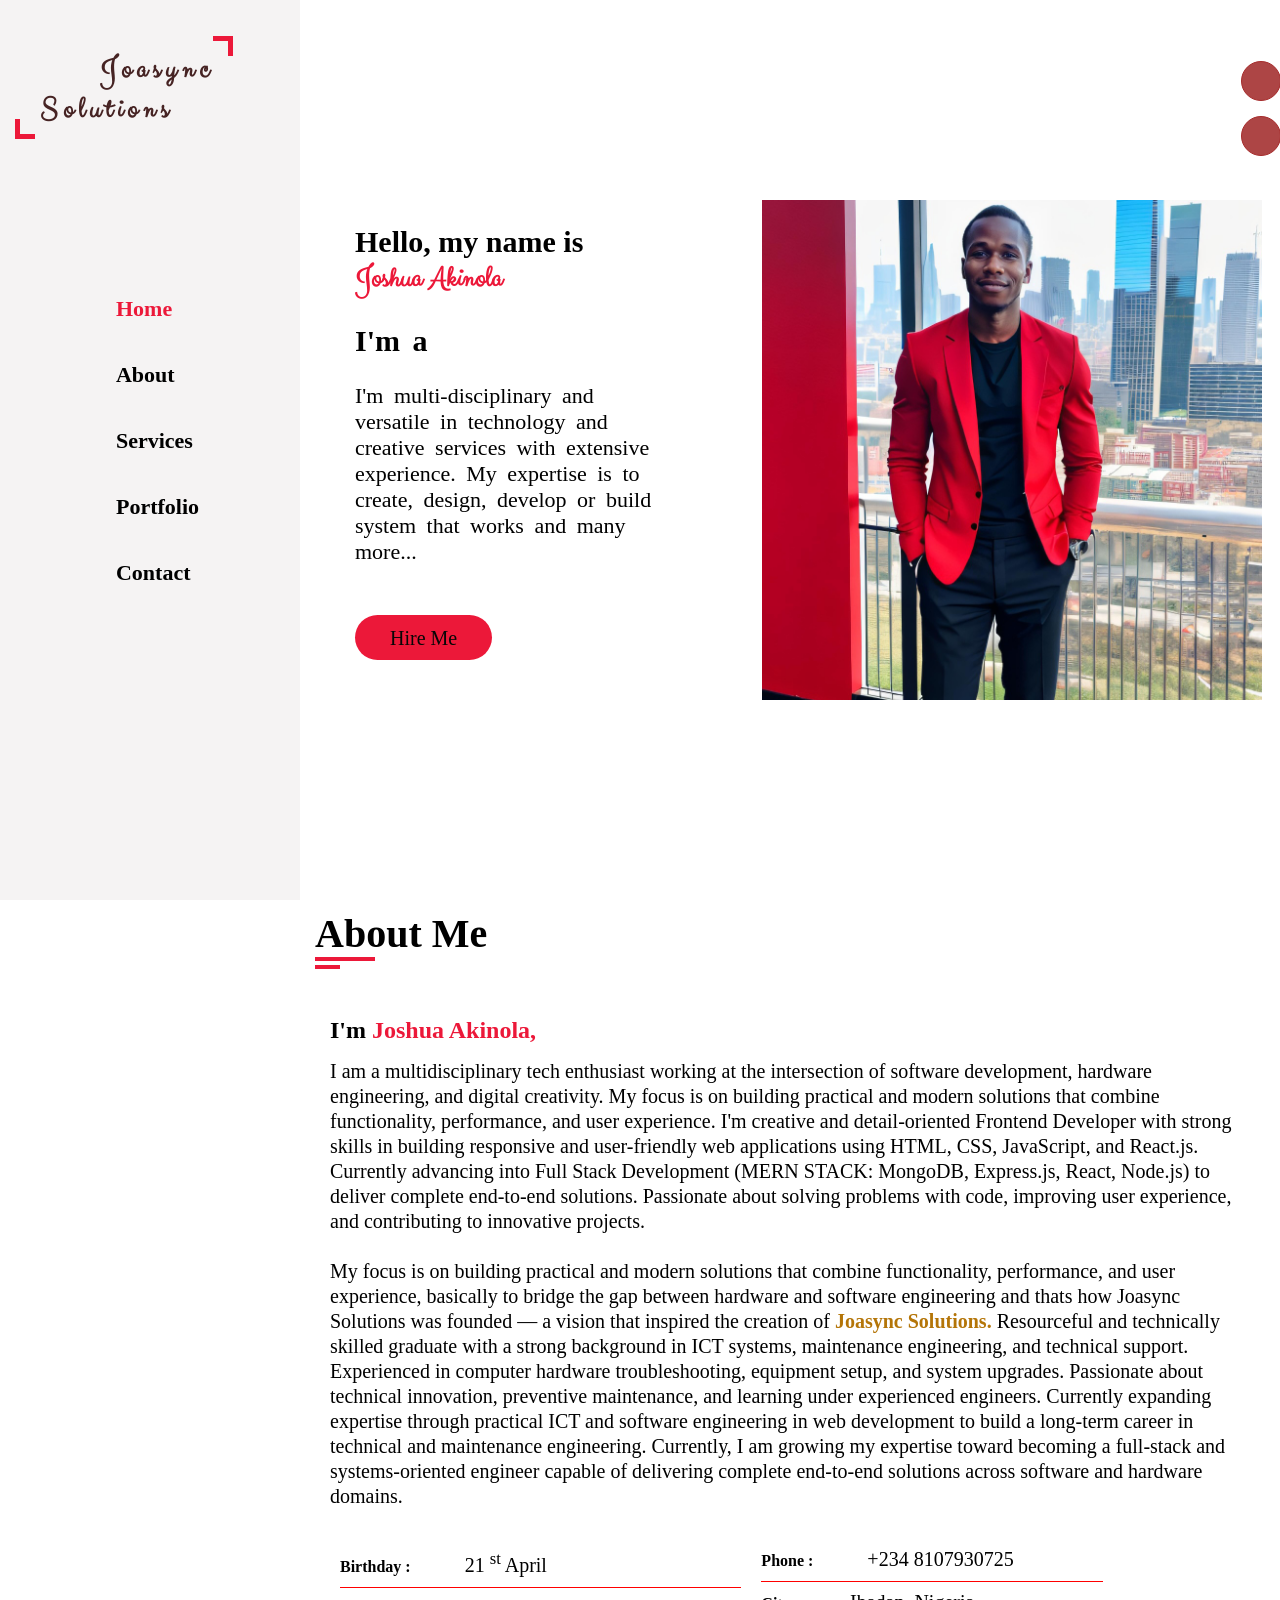
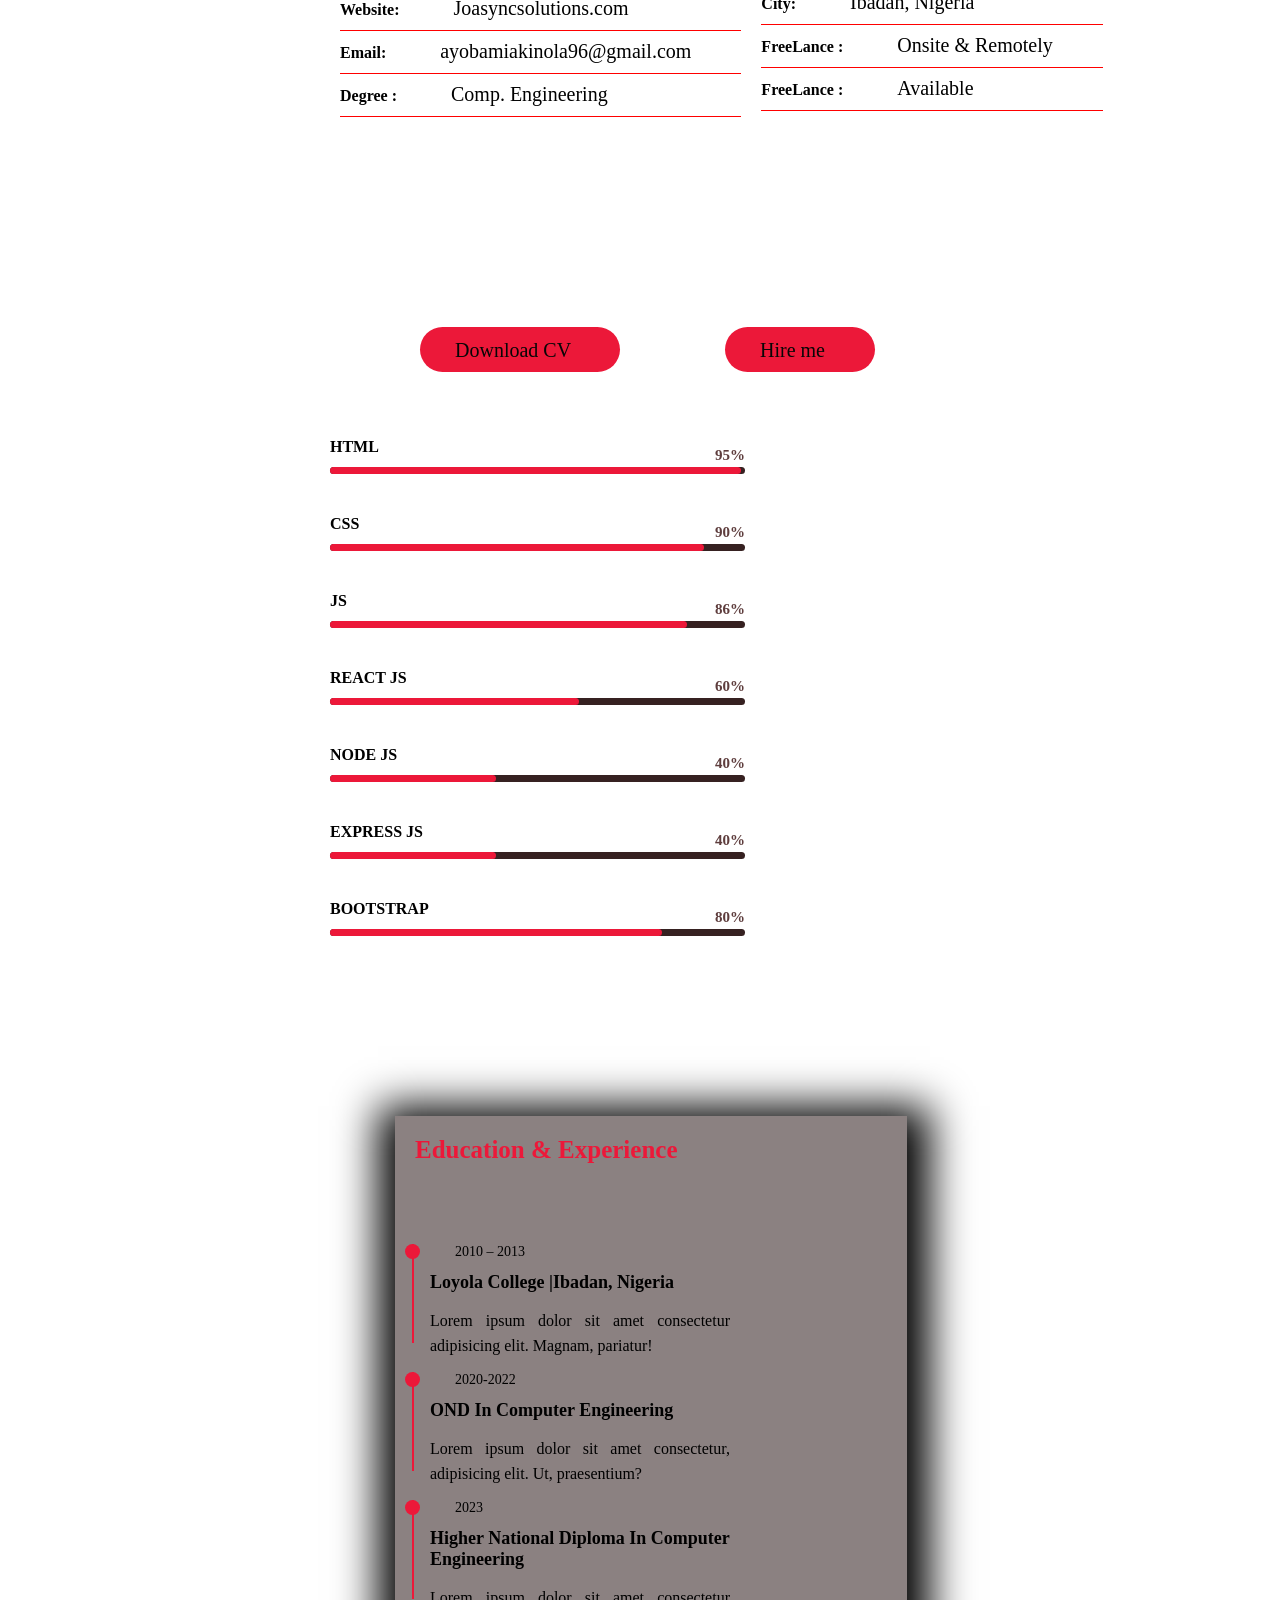
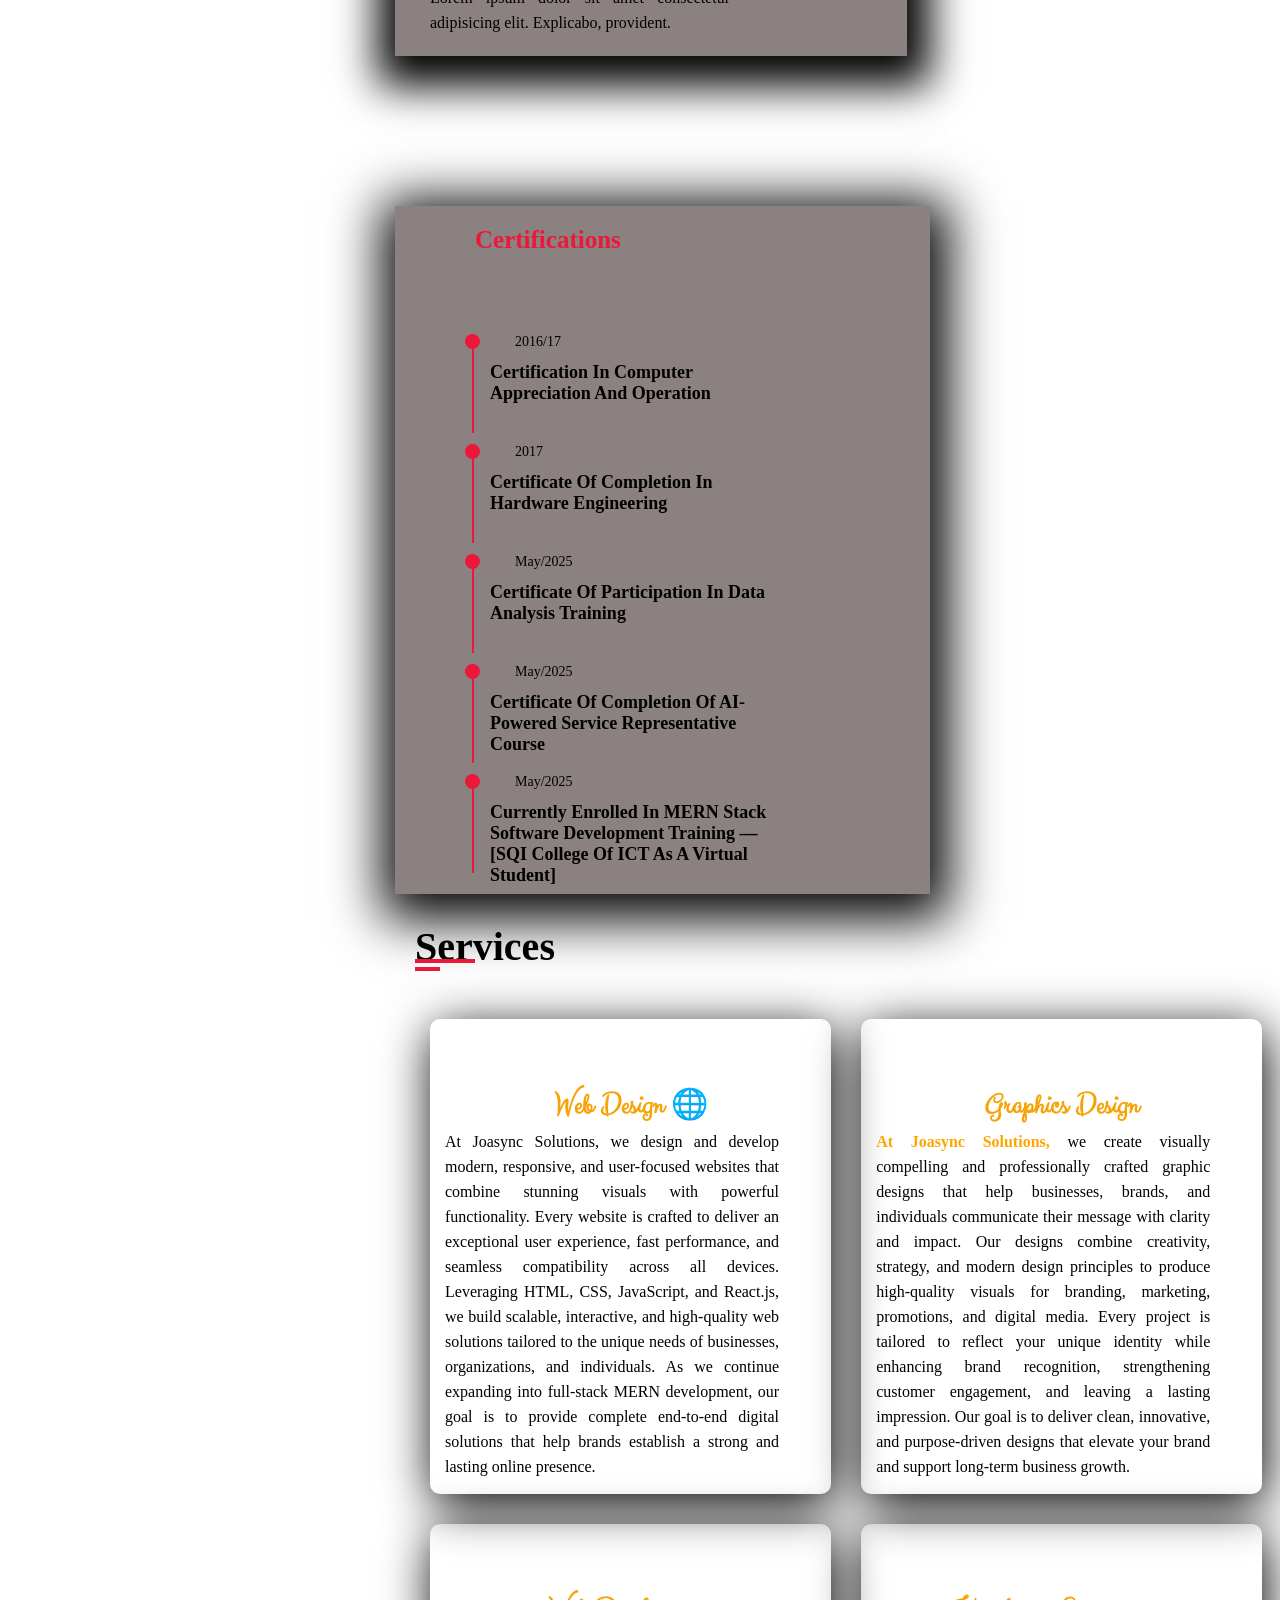
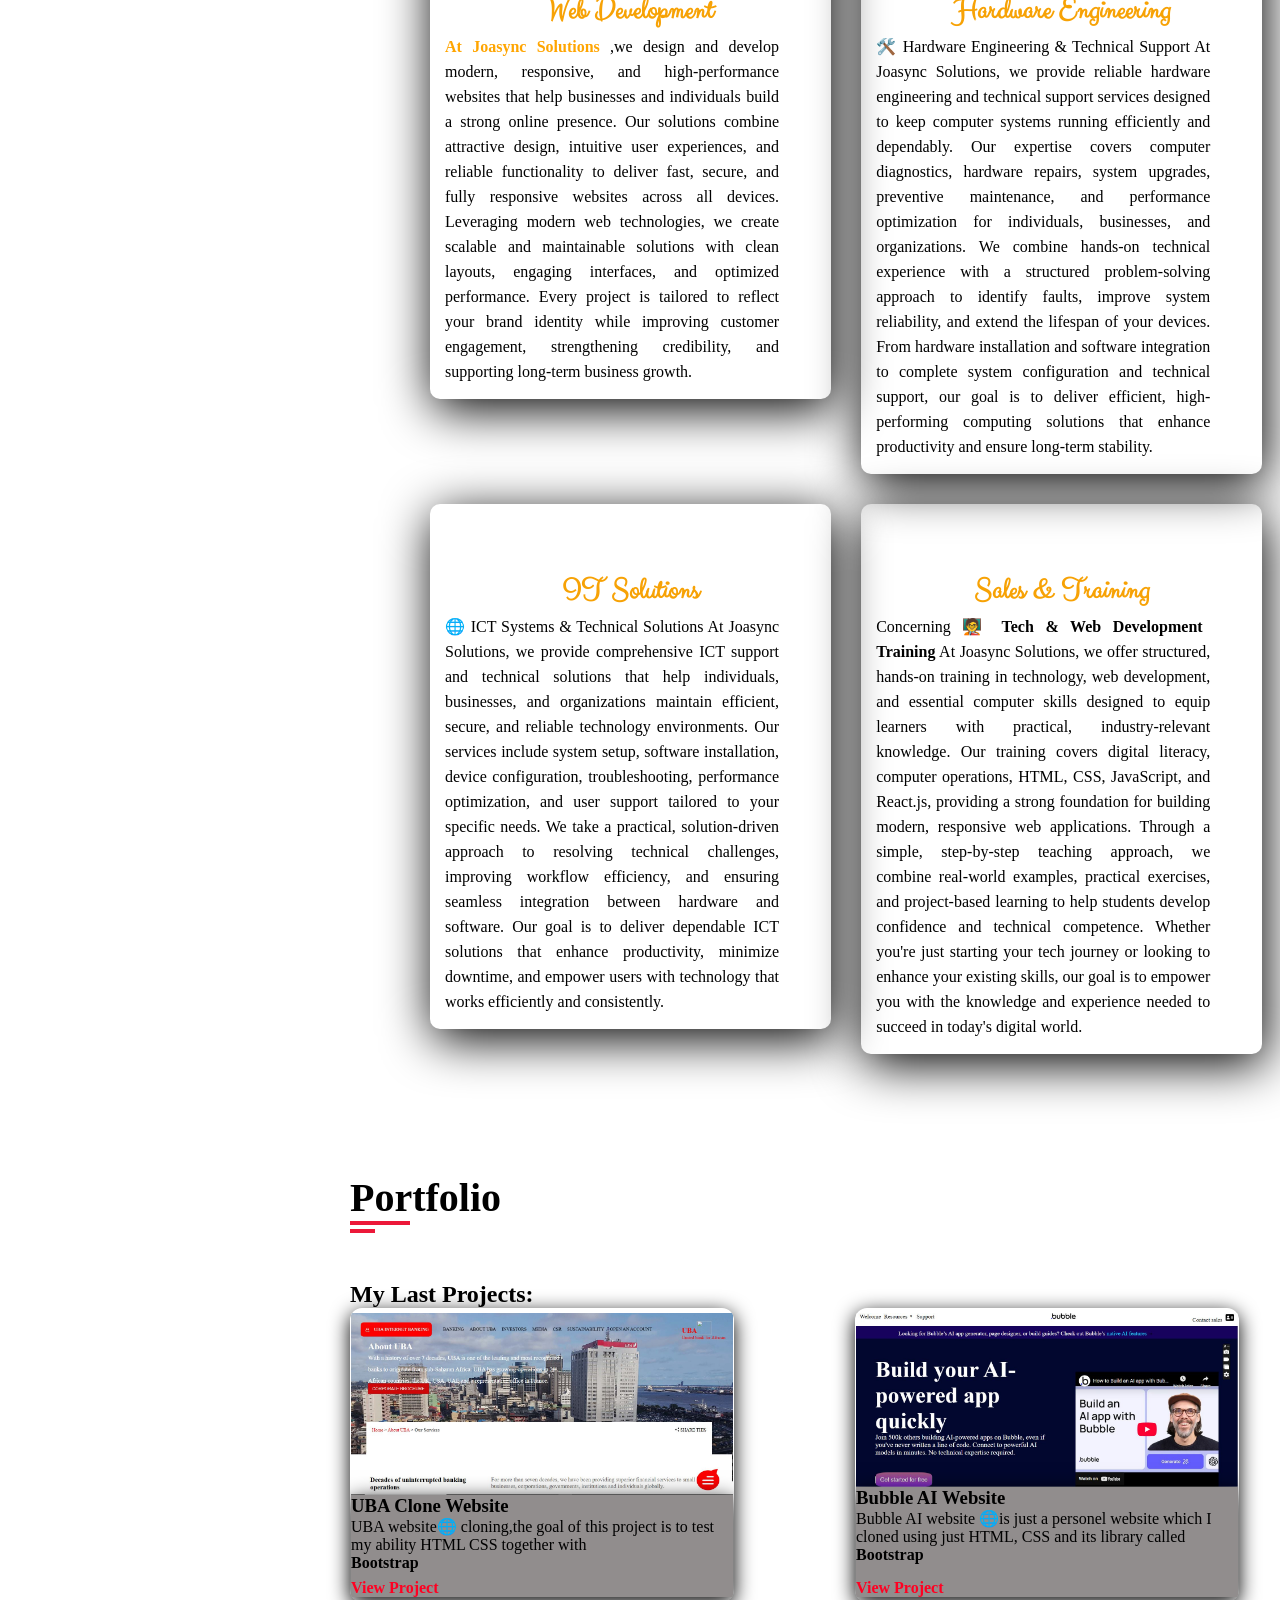
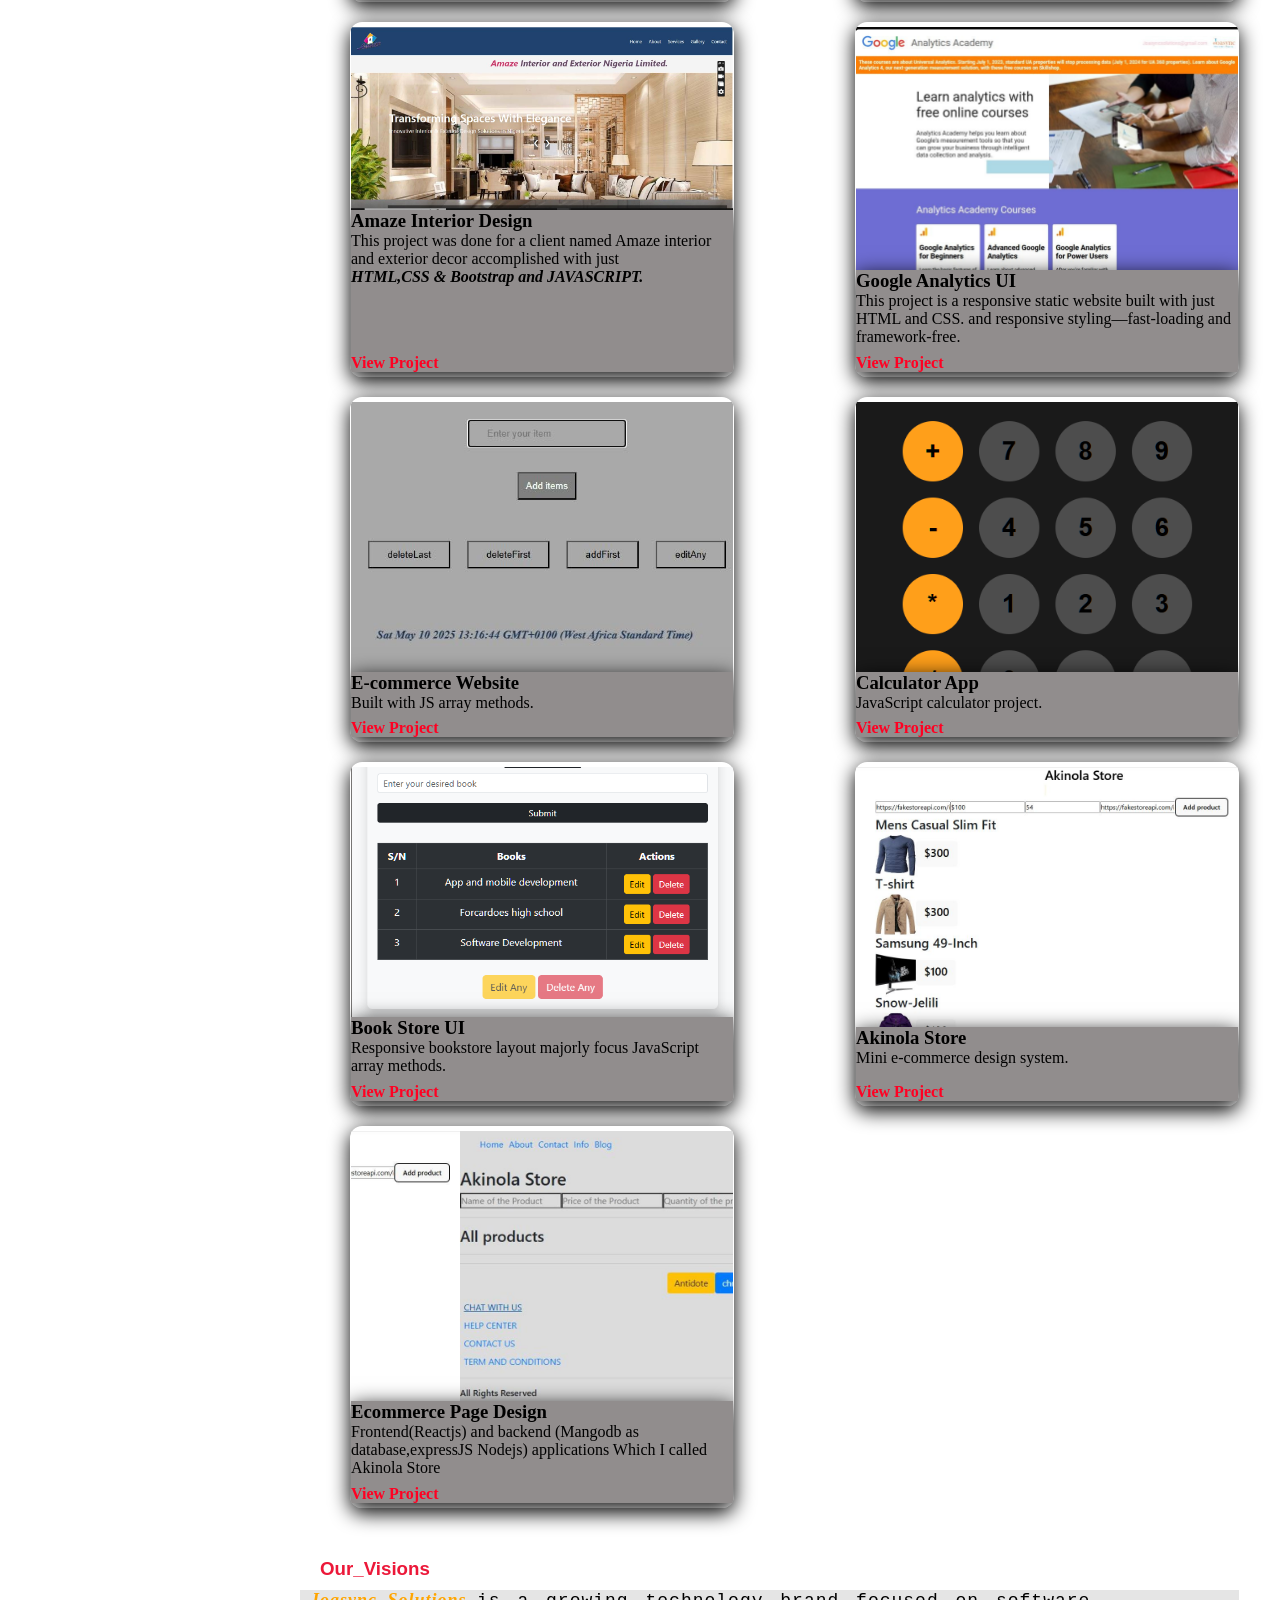
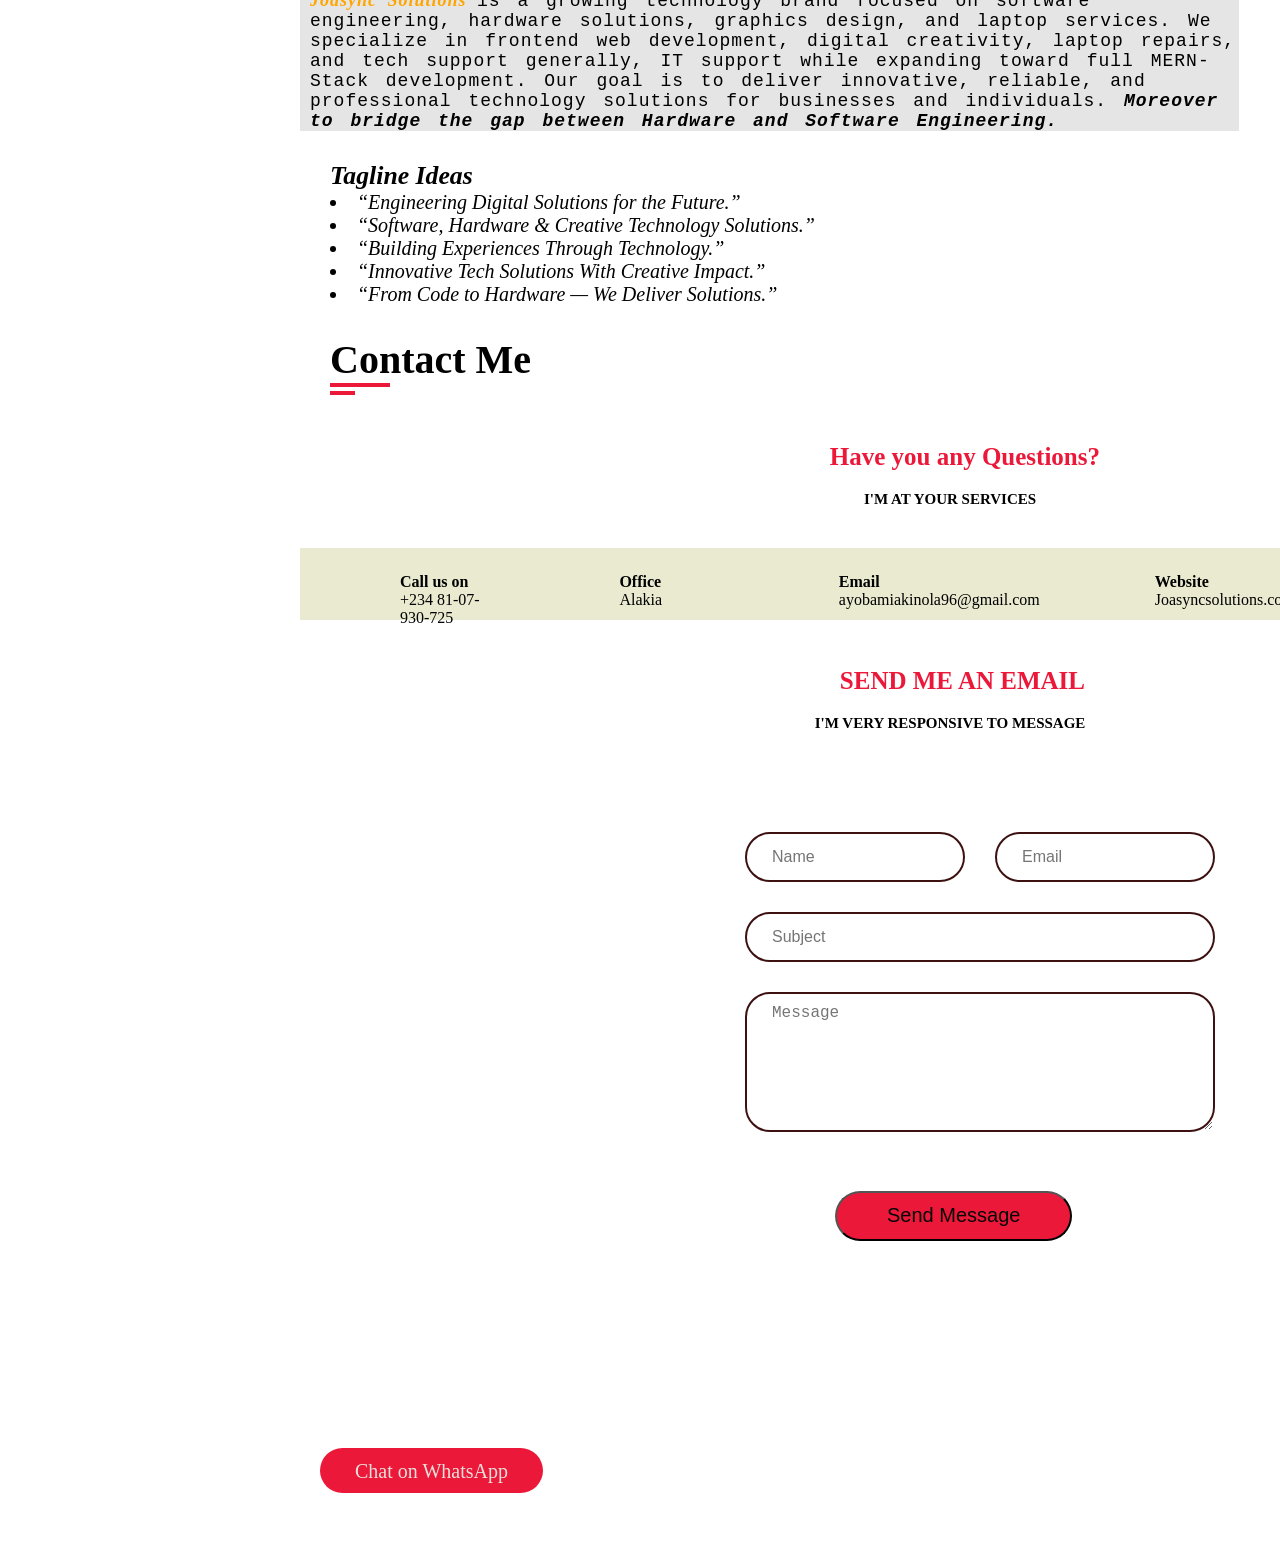
==== commit 82eb3433: "100% responsive up to Media section" ====
--- a/index.html
+++ b/index.html
@@ -9,6 +9,10 @@
   <!--=== CSS files=== -->
      
              <!-- ======================================================== -->
+
+  <!-- <link href="https://cdn.jsdelivr.net/npm/bootstrap@5.0.2/dist/css/bootstrap.min.css" rel="stylesheet" integrity="sha384-EVSTQN3/azprG1Anm3QDgpJLIm9Nao0Yz1ztcQTwFspd3yD65VohhpuuCOmLASjC" crossorigin="anonymous"> -->
+    <link href="https://cdn.jsdelivr.net/npm/remixicon@4.2.0/fonts/remixicon.css" rel="stylesheet">
+
 
   <link rel="stylesheet" href="https://cdnjs.cloudflare.com/ajax/libs/font-awesome/7.0.1/js/all.min.js">
   <link rel="stylesheet" href="https://cdnjs.cloudflare.com/ajax/libs/font-awesome/7.0.1/css/all.min.css">
@@ -973,22 +977,22 @@
           </div>
 
            <div class="Media">
-                        <a href="https://web.facebook.com/akinola.ayobami.108165/">
+                        <a href="https://web.facebook.com/akinola.ayobami.108165/" target="_blank">
               <i class="ri-facebook-fill"></i>
             </a>
-          <a href=""> 
+          <a href="https://x.com/ayobami80115217" target="_blank"> 
             <i class="ri-twitter-x-fill"></i>
           </a>
-          <a href=""> 
+          <a href="https://www.instagram.com/joasyncsolutions/" target="_blank"> 
             <i class="ri-instagram-fill"></i>
           </a>
-           <a href="">
-             <i class="ri-linkedin-box-fill"></i>
+           <a href="https://www.linkedin.com/in/akinola-ayobami-2302341a6/" target="_blank">
+             <i class="ri-linkedin-box-fill" ></i>
             </a>
                <br> 
            
                 <a href="https://wa.link/c4djxb" class="btn btn-success" target="_blank">
-            <i class="bi bi-whatsapp"></i> Chat on WhatsApp
+            <i class="bi bi-whatsapp"></i> <p>Chat on WhatsApp</p> 
           </a>
            </div>
       </div>
--- a/Style.css
+++ b/Style.css
@@ -1078,6 +1078,34 @@
      margin-left: 400px;
     /* background-color: #000; */
 }
+
+.contact-section .container .Media{
+    margin-left: 300px;
+  /* float: inline-end; */
+
+
+}
+
+
+
+.contact-section .container .Media a i{
+    /* margin-left: 5px; */
+      /* background-color: #7AA6B3; */
+      color: #2d3b3f;
+      font-size: 1.5rem;
+}
+
+.contact-section .container .Media a{
+    margin-left: 20px;
+      /* background-color: #7AA6B3; */
+      color: #e9e0db;  
+}
+
+.contact-section .container .Media a:hover{
+   
+      background-color: #928b8b;
+      color: red;  
+}
 .contact-form .col-6{
         flex: 0 0 50%;
         max-width: 50%;    
--- a/Portfolioresponsiveness.css
+++ b/Portfolioresponsiveness.css
@@ -1241,7 +1241,7 @@
 }
 
 
-@media(max-width:390px){
+@media(max-width:400px){
 
 
   .main-container .Mobile-Nav .logo{
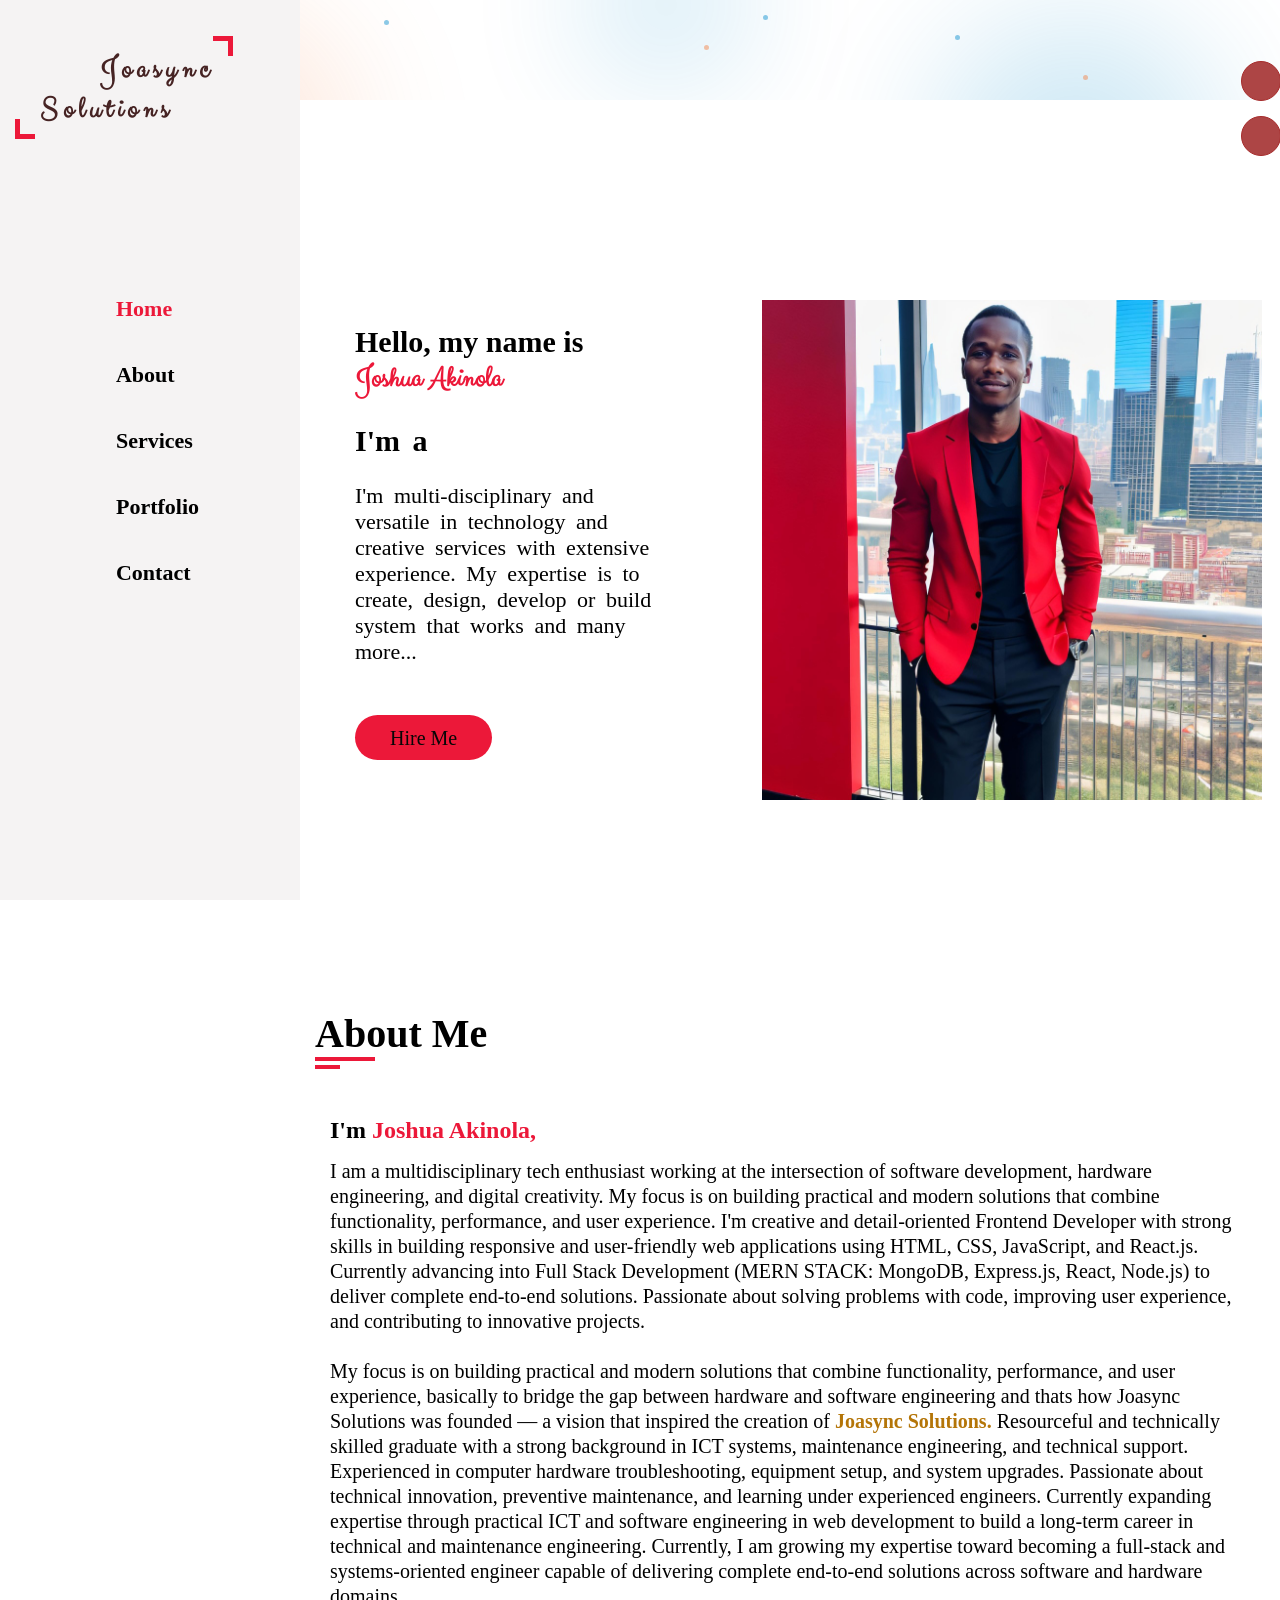
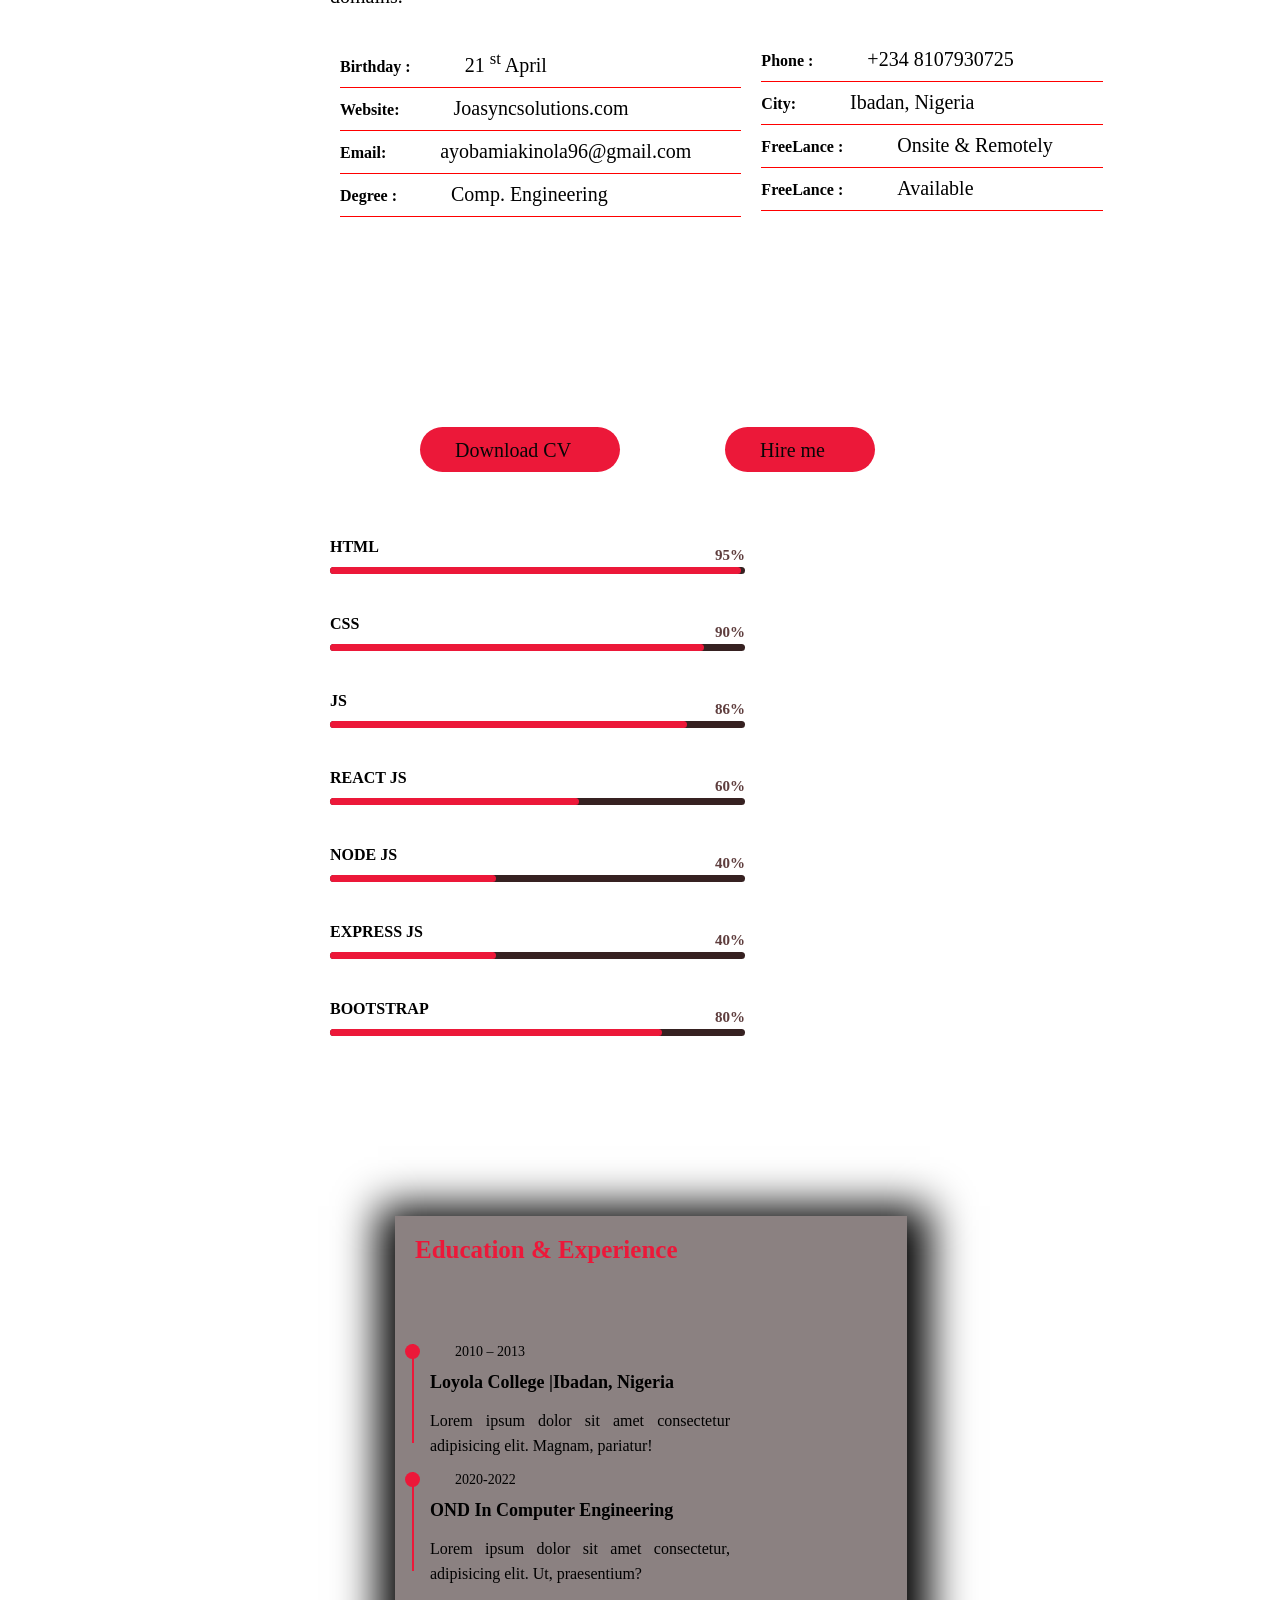
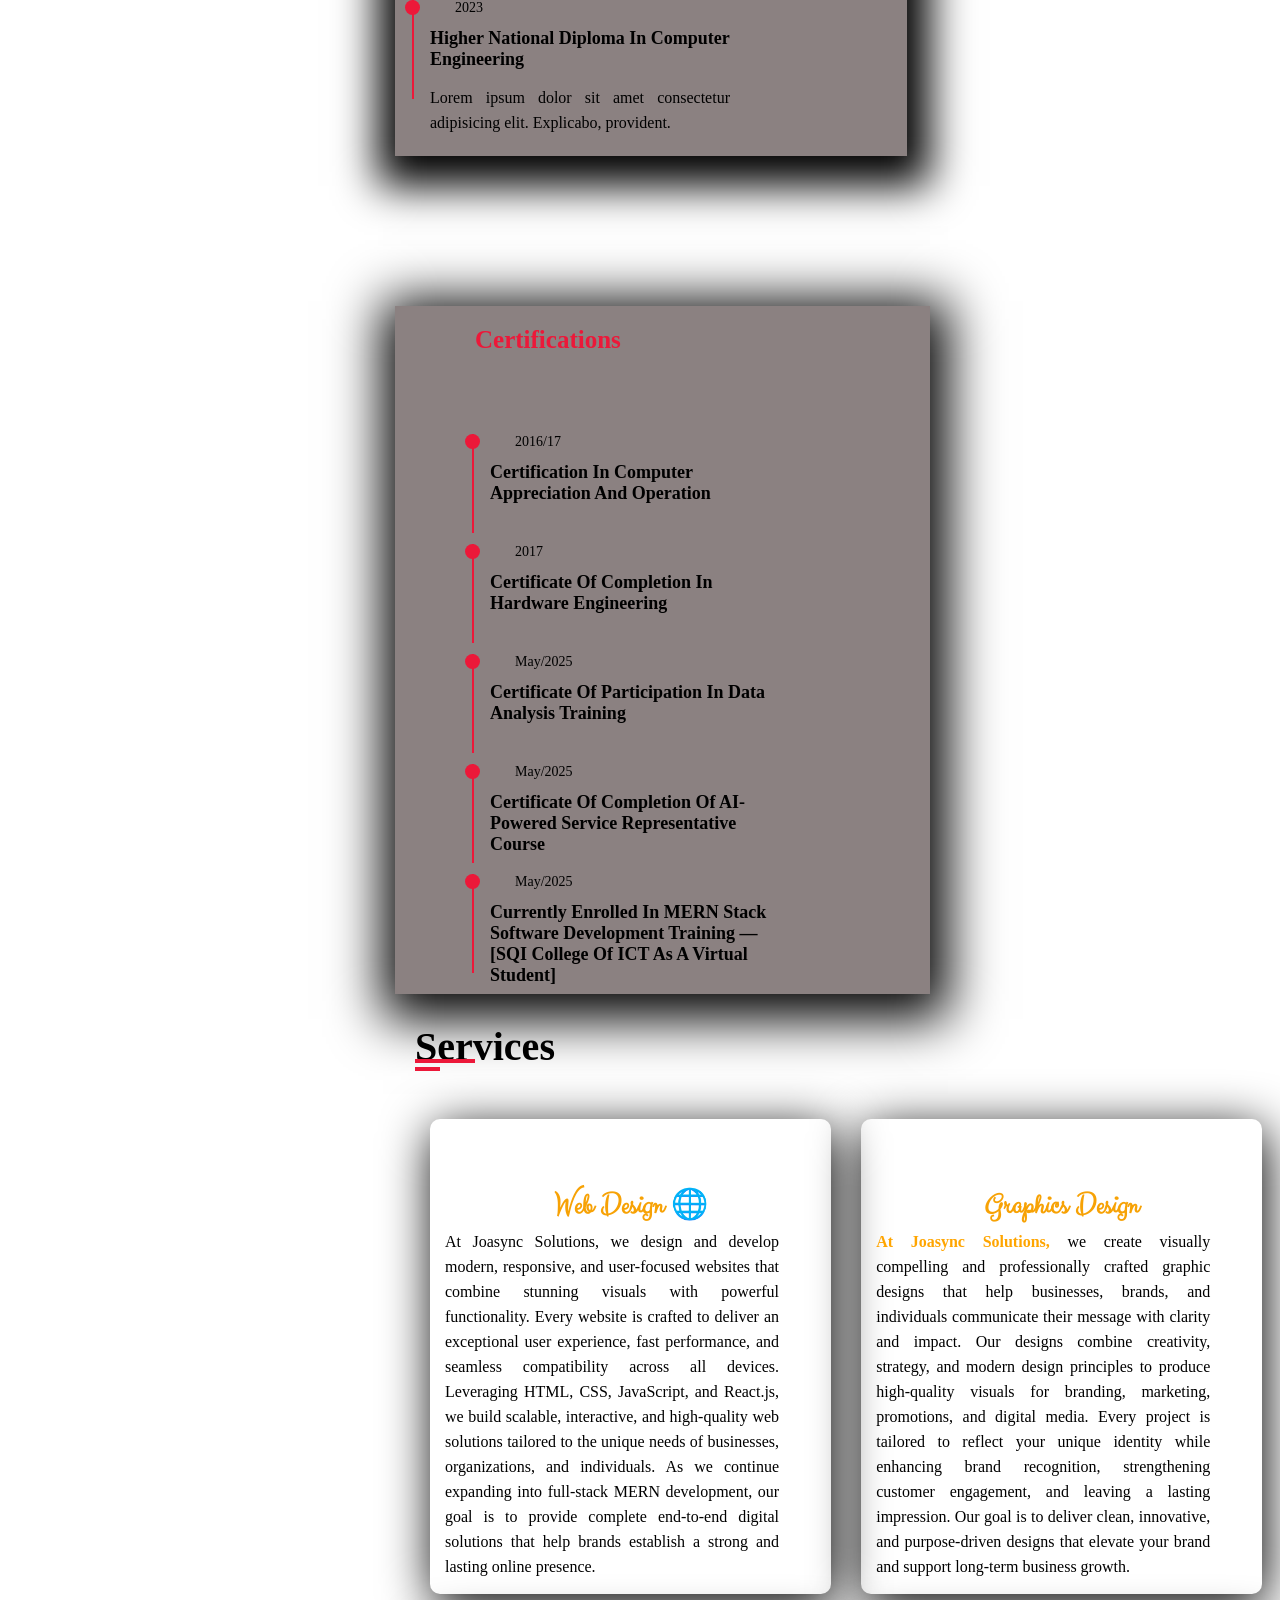
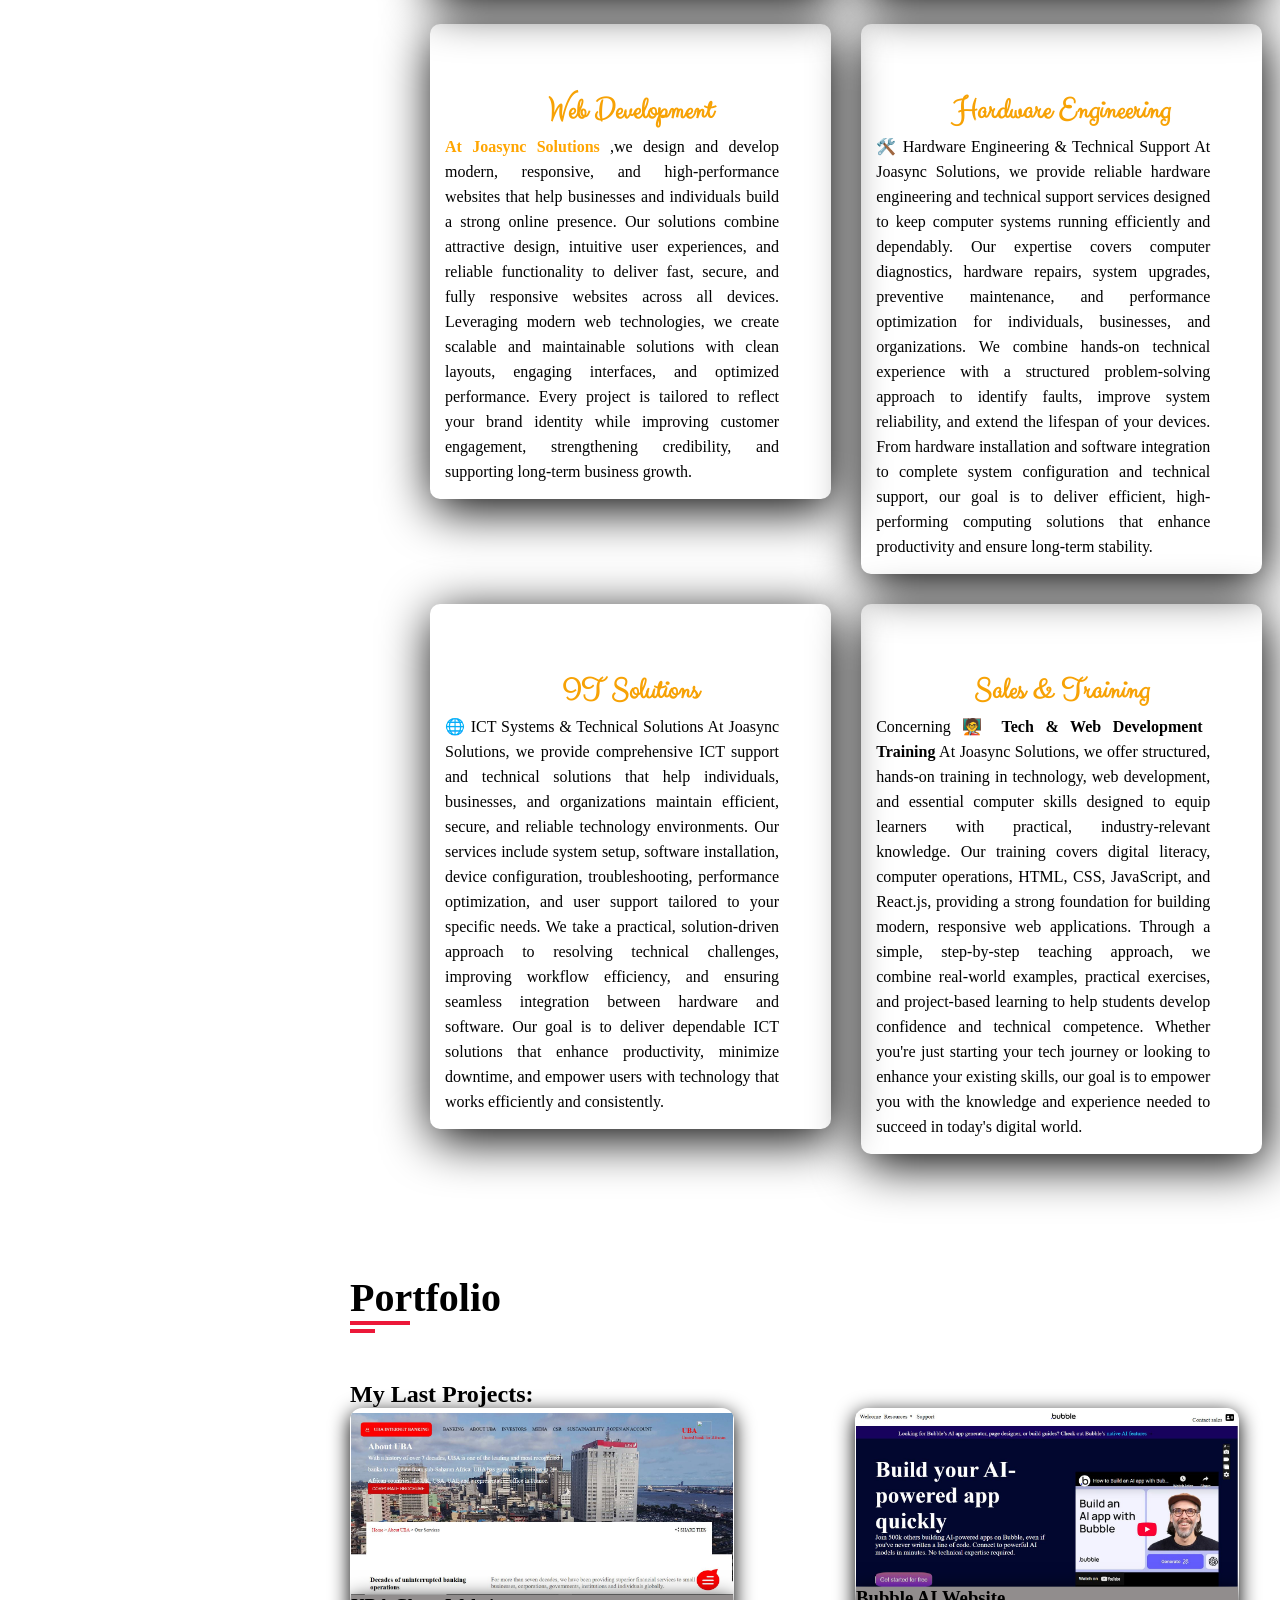
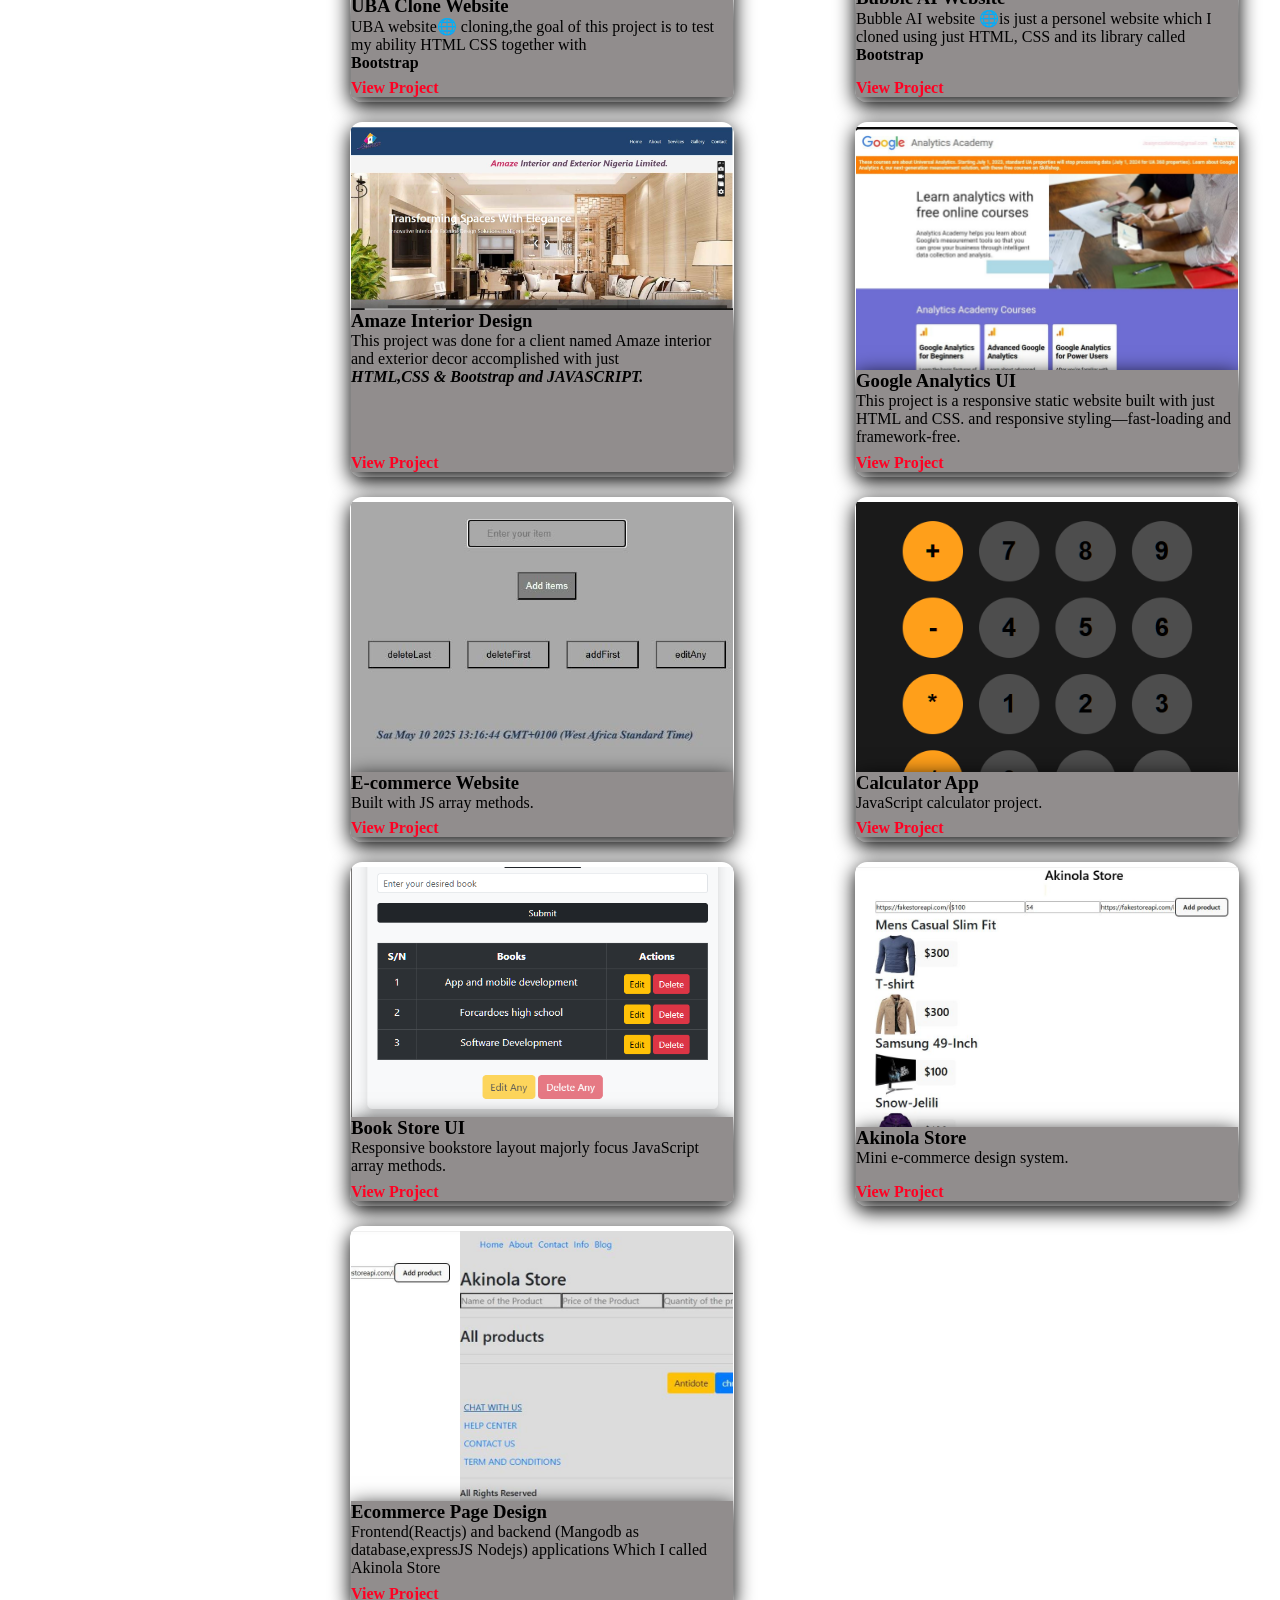
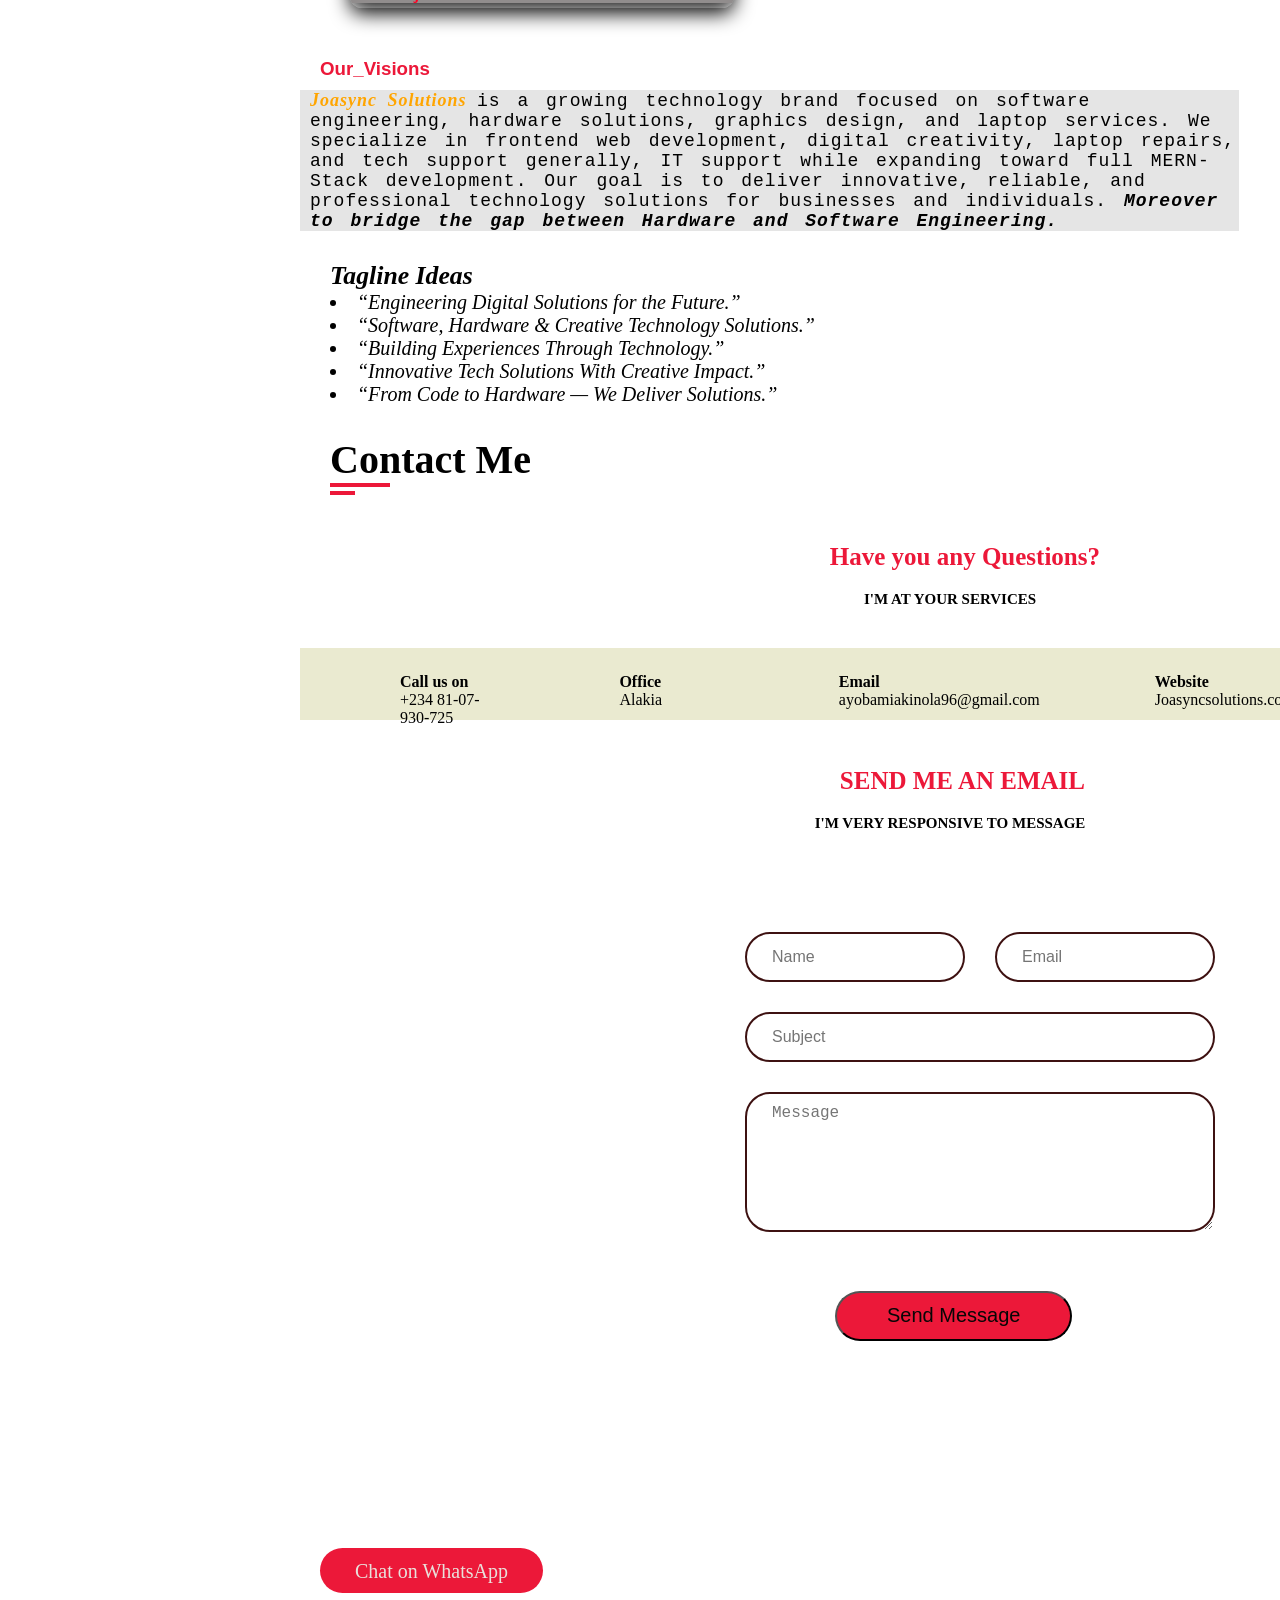
==== commit bf85f6d4: "100% responsive up to Media section" ====
--- a/index.html
+++ b/index.html
@@ -112,6 +112,27 @@
         <!-- <marquee behavior="" direction=""><p class="scroll-text"> <span id="home">Joasync</span>  Software and Hardware Engineering</p></marquee> -->
     <!-- Main content start -->
     <div class="main-content">
+
+
+<section class="home" id="home">
+
+    <div class="hero-motion-bg" aria-hidden="true">
+        <span class="motion-orb orb-one"></span>
+        <span class="motion-orb orb-two"></span>
+        <span class="motion-orb orb-three"></span>
+
+        <span class="motion-particle particle-one"></span>
+        <span class="motion-particle particle-two"></span>
+        <span class="motion-particle particle-three"></span>
+        <span class="motion-particle particle-four"></span>
+        <span class="motion-particle particle-five"></span>
+        <span class="motion-particle particle-six"></span>
+    </div>
+
+    <!-- YOUR EXISTING HERO CONTENT -->
+    
+</section>
+
       <!-- Home Section start -->
       <div class="home-section">
         <!-- <div class="container"> -->
--- a/Style.css
+++ b/Style.css
@@ -123,6 +123,205 @@
             left: 0;
             margin-top: 8px;
         }
+
+
+
+/* =========================================
+   JOASYNC HERO MOTION BACKGROUND
+========================================= */
+
+.home {
+    position: relative;
+    overflow: hidden;
+    isolation: isolate;
+}
+
+/* Motion background container */
+.hero-motion-bg {
+    position: absolute;
+    inset: 0;
+    overflow: hidden;
+    pointer-events: none;
+    z-index: -1;
+}
+
+/* Soft glowing orbs */
+.motion-orb {
+    position: absolute;
+    width: 280px;
+    height: 280px;
+    border-radius: 50%;
+    filter: blur(70px);
+    opacity: 0.20;
+    will-change: transform;
+}
+
+/* Orange */
+.orb-one {
+    background: #f47b3a;
+    top: 8%;
+    left: 5%;
+    animation: floatOrbOne 14s ease-in-out infinite alternate;
+}
+
+/* Blue */
+.orb-two {
+    background: #008acb;
+    right: 5%;
+    top: 20%;
+    animation: floatOrbTwo 17s ease-in-out infinite alternate;
+}
+
+/* Smaller orange/blue glow */
+.orb-three {
+    width: 180px;
+    height: 180px;
+    background: #008acb;
+    bottom: 5%;
+    left: 45%;
+    opacity: 0.14;
+    filter: blur(60px);
+    animation: floatOrbThree 12s ease-in-out infinite alternate;
+}
+
+
+/* =========================================
+   ORB ANIMATIONS
+========================================= */
+
+@keyframes floatOrbOne {
+
+    0% {
+        transform: translate3d(0, 0, 0);
+    }
+
+    50% {
+        transform: translate3d(80px, 40px, 0);
+    }
+
+    100% {
+        transform: translate3d(20px, 100px, 0);
+    }
+}
+
+
+@keyframes floatOrbTwo {
+
+    0% {
+        transform: translate3d(0, 0, 0);
+    }
+
+    50% {
+        transform: translate3d(-70px, 50px, 0);
+    }
+
+    100% {
+        transform: translate3d(-20px, -40px, 0);
+    }
+}
+
+
+@keyframes floatOrbThree {
+
+    0% {
+        transform: translate3d(0, 0, 0);
+    }
+
+    50% {
+        transform: translate3d(60px, -50px, 0);
+    }
+
+    100% {
+        transform: translate3d(-40px, -20px, 0);
+    }
+}
+
+
+/* =========================================
+   FLOATING PARTICLES
+========================================= */
+
+.motion-particle {
+    position: absolute;
+    width: 5px;
+    height: 5px;
+    border-radius: 50%;
+    background: #008acb;
+    opacity: 0.45;
+    animation: floatingParticle 8s ease-in-out infinite;
+}
+
+
+.particle-one {
+    top: 20%;
+    left: 30%;
+    animation-delay: 0s;
+}
+
+.particle-two {
+    top: 60%;
+    left: 15%;
+    animation-delay: 2s;
+}
+
+.particle-three {
+    top: 35%;
+    right: 25%;
+    animation-delay: 4s;
+}
+
+.particle-four {
+    top: 75%;
+    right: 15%;
+    background: #f47b3a;
+    animation-delay: 1s;
+}
+
+.particle-five {
+    top: 45%;
+    left: 55%;
+    background: #f47b3a;
+    animation-delay: 3s;
+}
+
+.particle-six {
+    top: 15%;
+    right: 40%;
+    animation-delay: 5s;
+}
+
+
+@keyframes floatingParticle {
+
+    0% {
+        transform: translate3d(0, 0, 0);
+        opacity: 0.2;
+    }
+
+    50% {
+        transform: translate3d(20px, -30px, 0);
+        opacity: 0.7;
+    }
+
+    100% {
+        transform: translate3d(-15px, 20px, 0);
+        opacity: 0.2;
+    }
+}
+
+
+/* =========================================
+   REDUCED MOTION ACCESSIBILITY
+========================================= */
+
+@media (prefers-reduced-motion: reduce) {
+
+    .motion-orb,
+    .motion-particle {
+        /* animation: none; */
+    }
+}
+
     .row{
         display: flex;
         /* Wrap Issue line 61 */
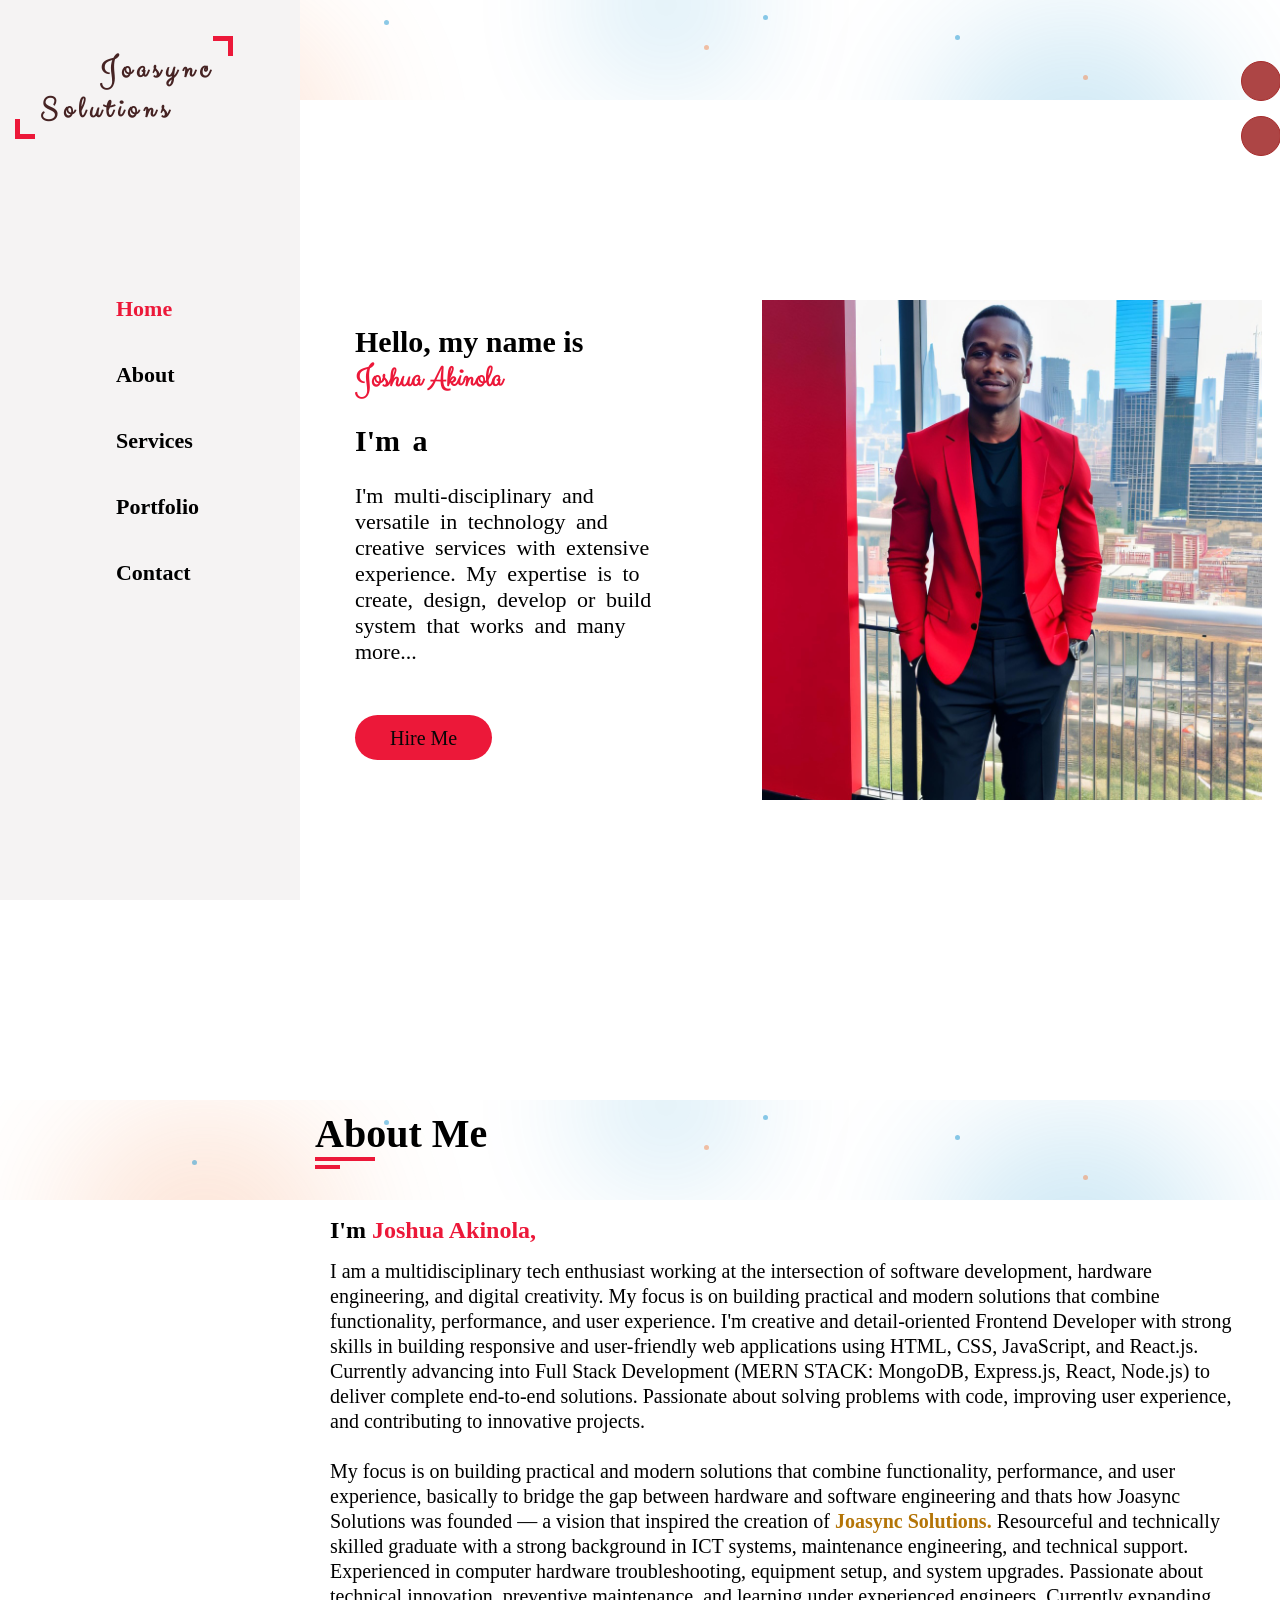
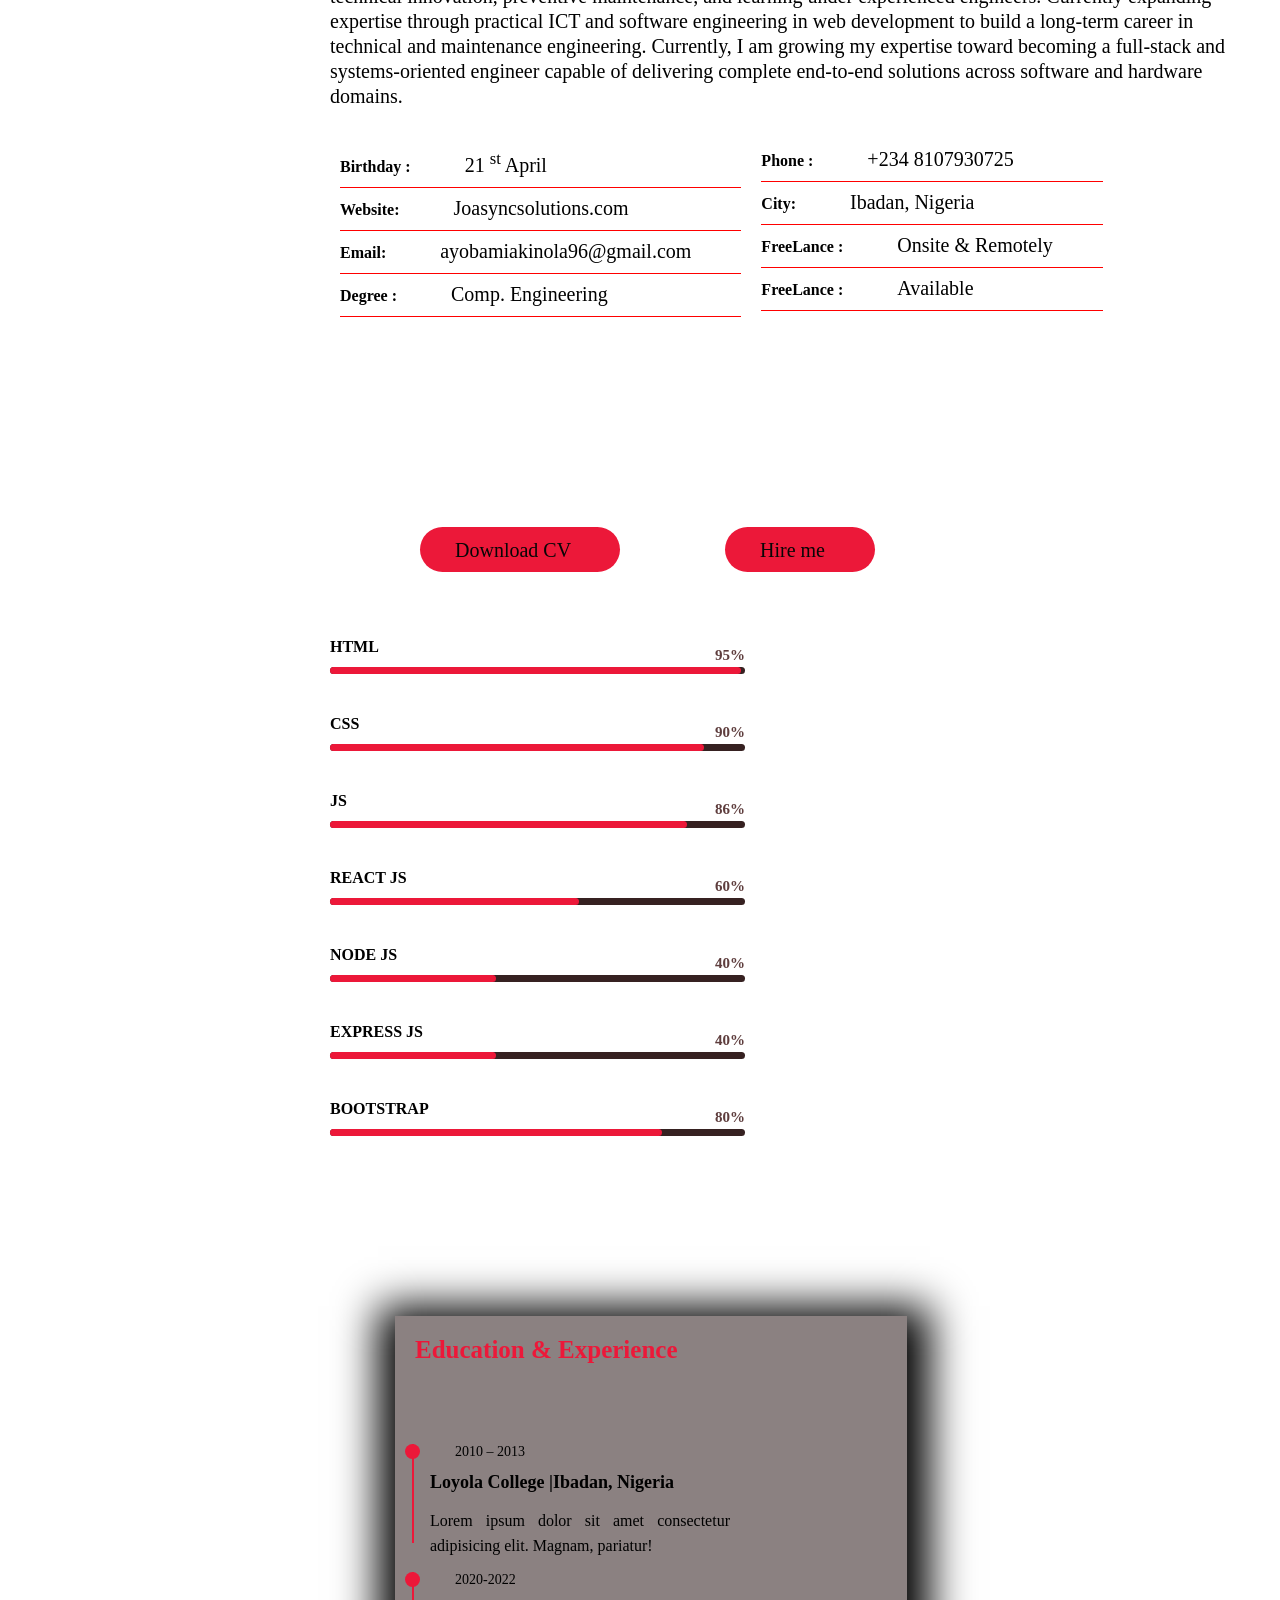
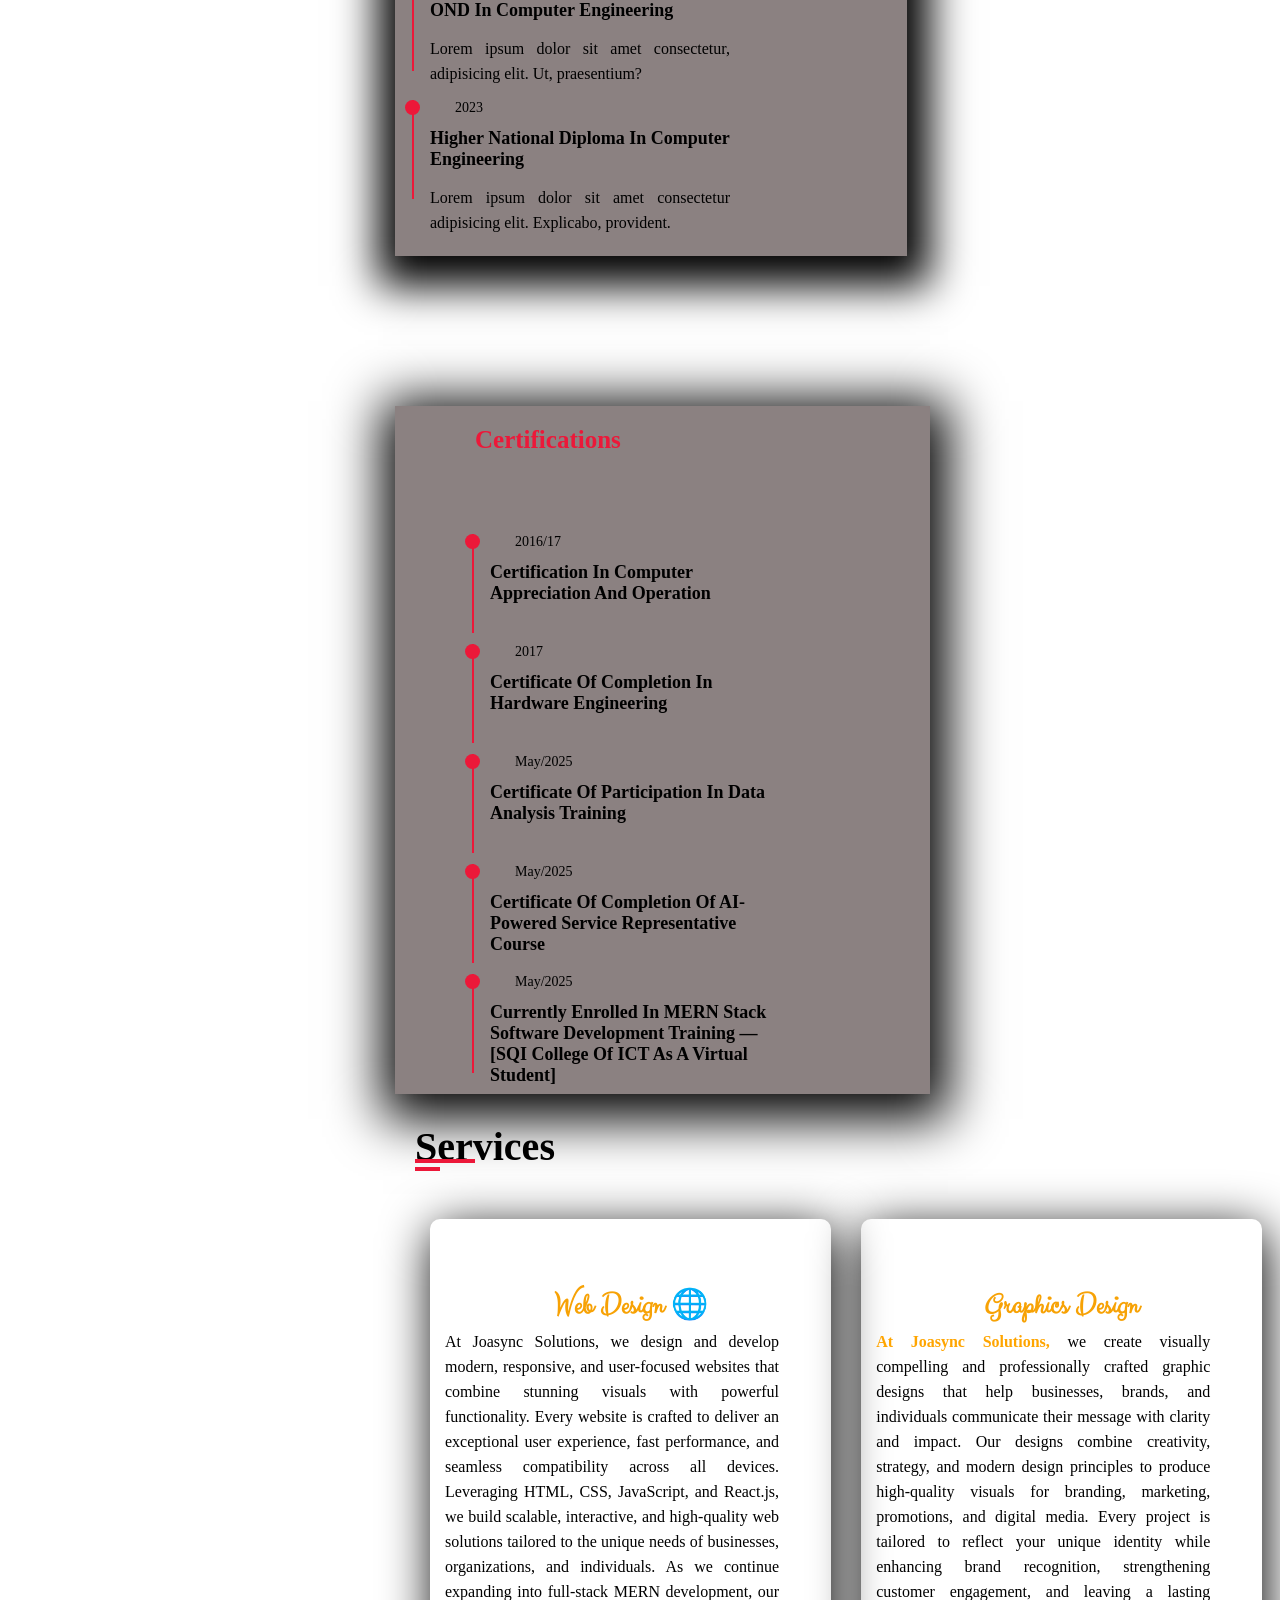
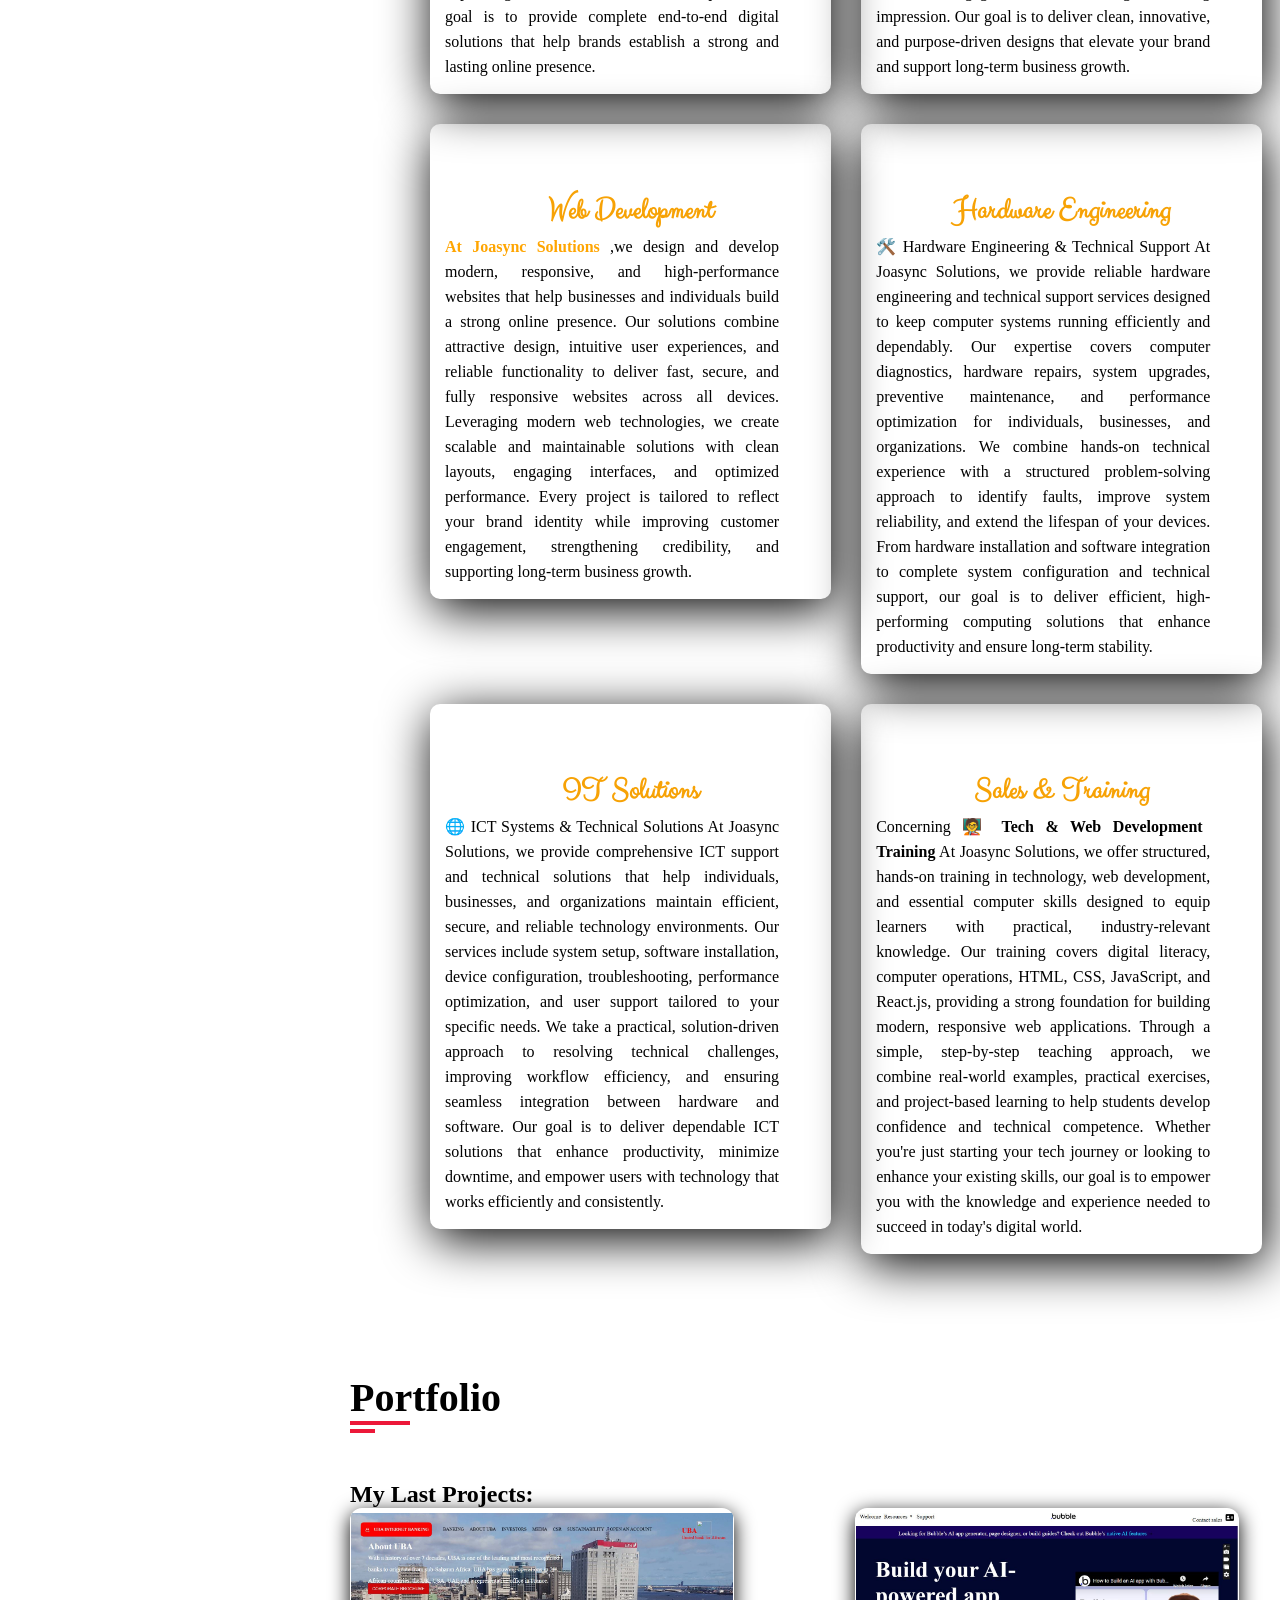
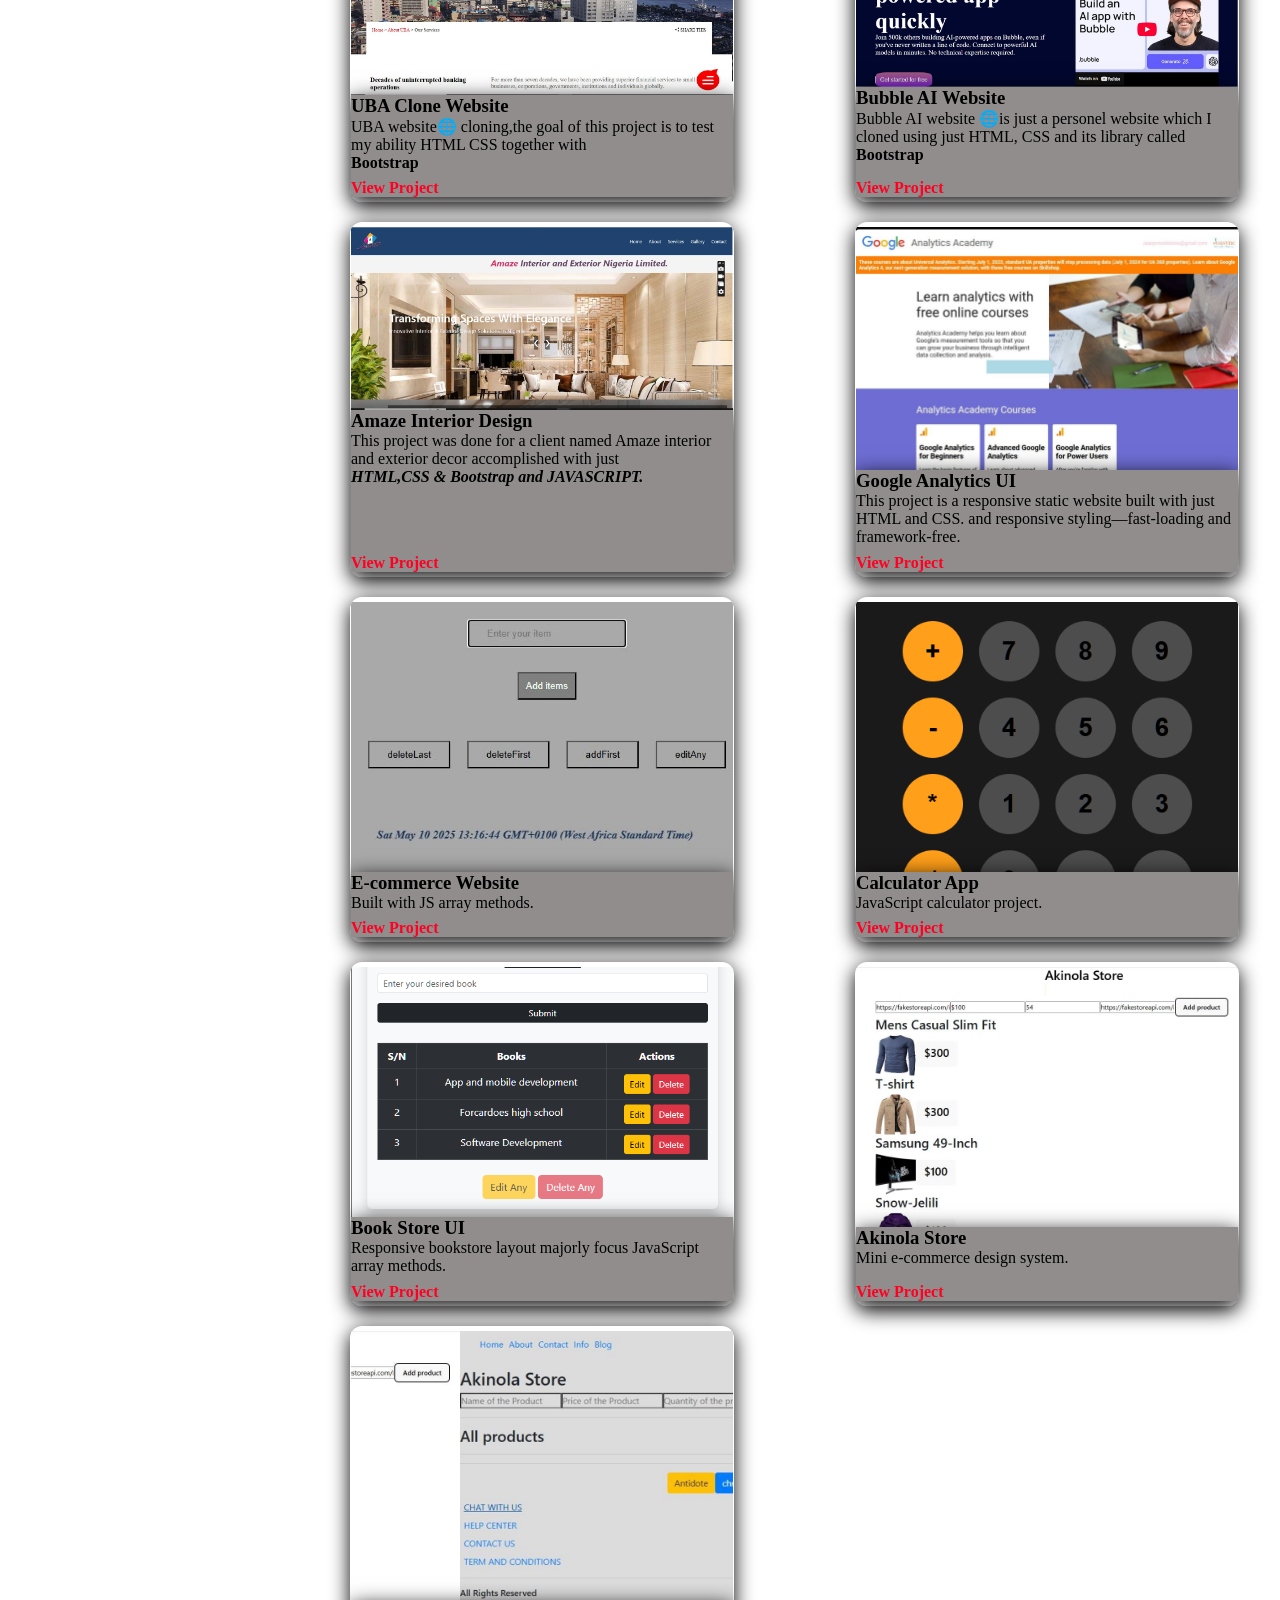
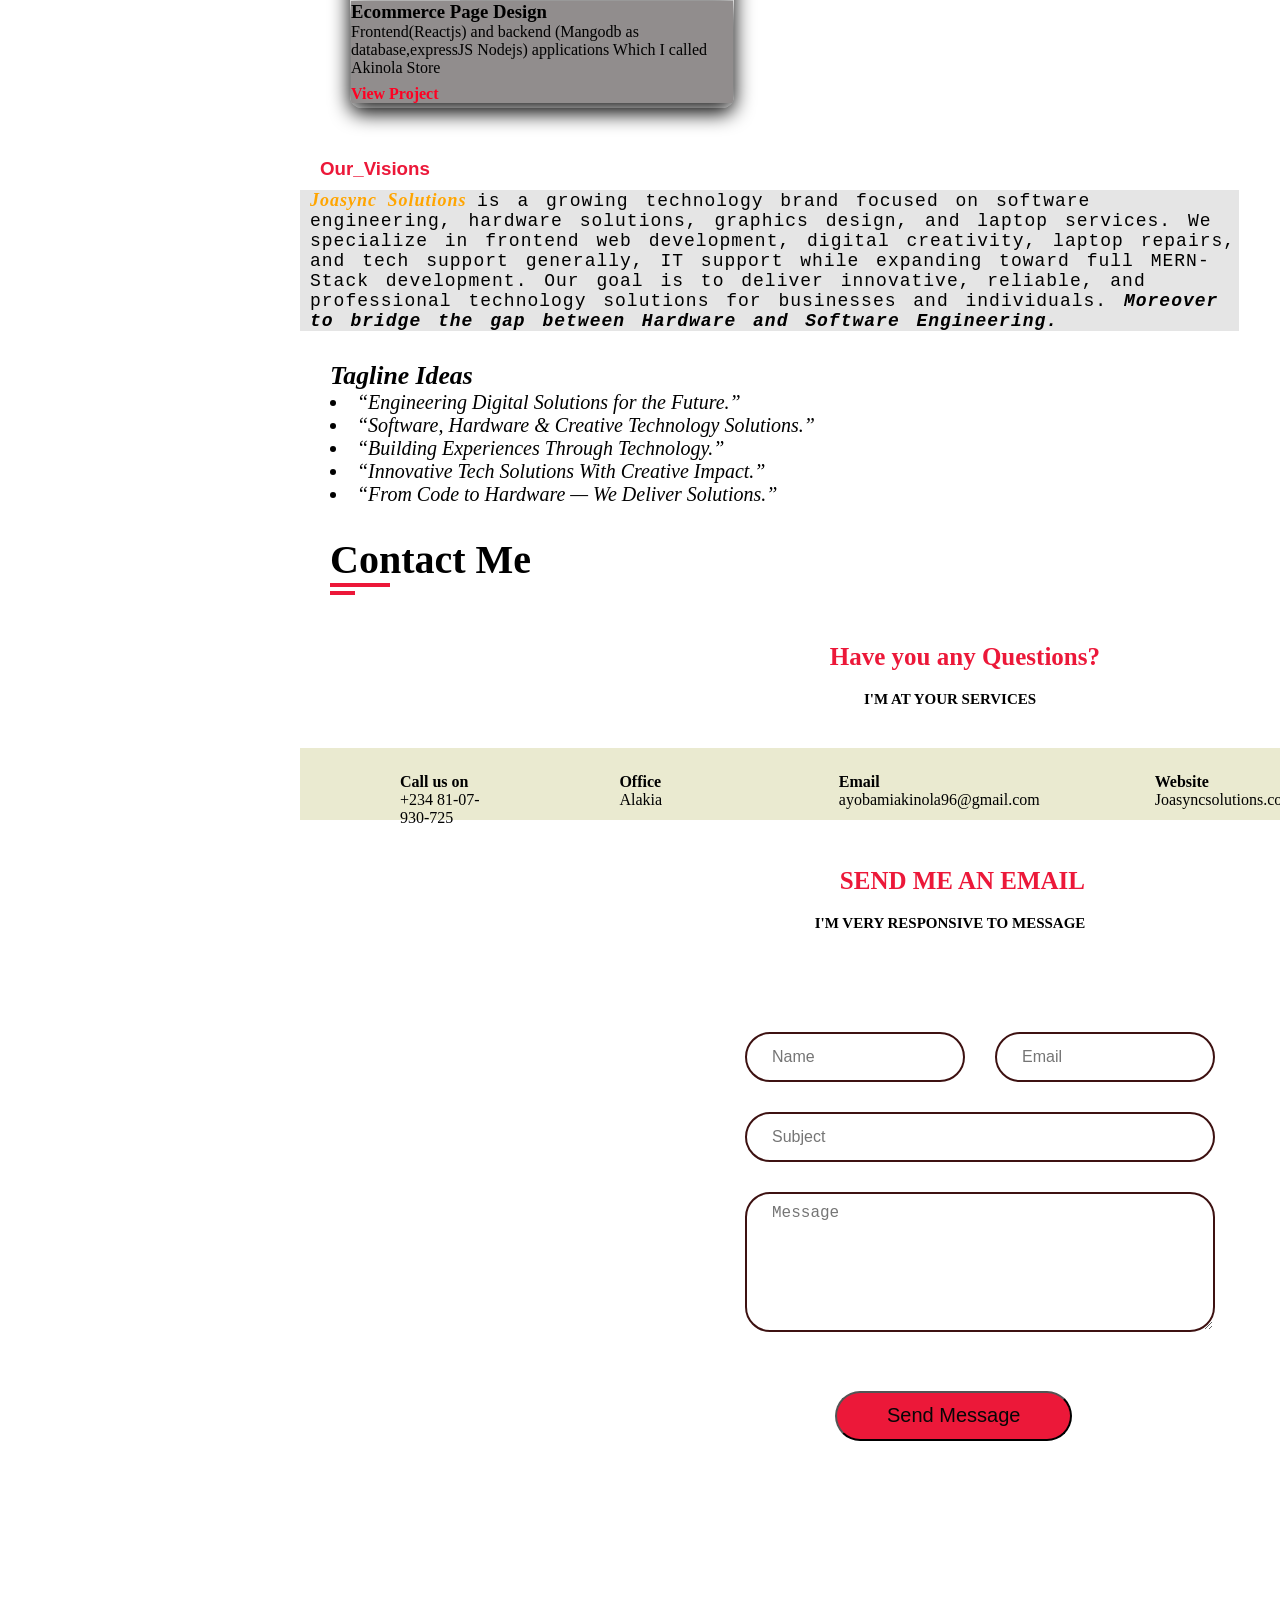
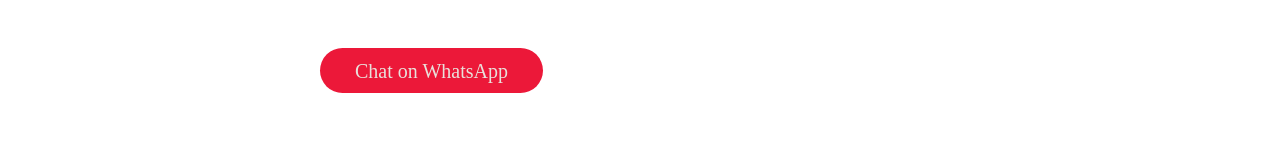
==== commit 705209da: "100% responsive up to Media section" ====
--- a/index.html
+++ b/index.html
@@ -159,6 +159,27 @@
         <!-- </div> -->
       </div>
       <!-- home section end -->
+
+
+<section class="home" id="home">
+
+    <div class="hero-motion-bg" aria-hidden="true">
+        <span class="motion-orb orb-one"></span>
+        <span class="motion-orb orb-two"></span>
+        <span class="motion-orb orb-three"></span>
+
+        <span class="motion-particle particle-one"></span>
+        <span class="motion-particle particle-two"></span>
+        <span class="motion-particle particle-three"></span>
+        <span class="motion-particle particle-four"></span>
+        <span class="motion-particle particle-five"></span>
+        <span class="motion-particle particle-six"></span>
+    </div>
+
+    <!-- YOUR EXISTING HERO CONTENT -->
+    
+</section>
+
       <!-- About Section Start -->
 
       <div class="about-section">
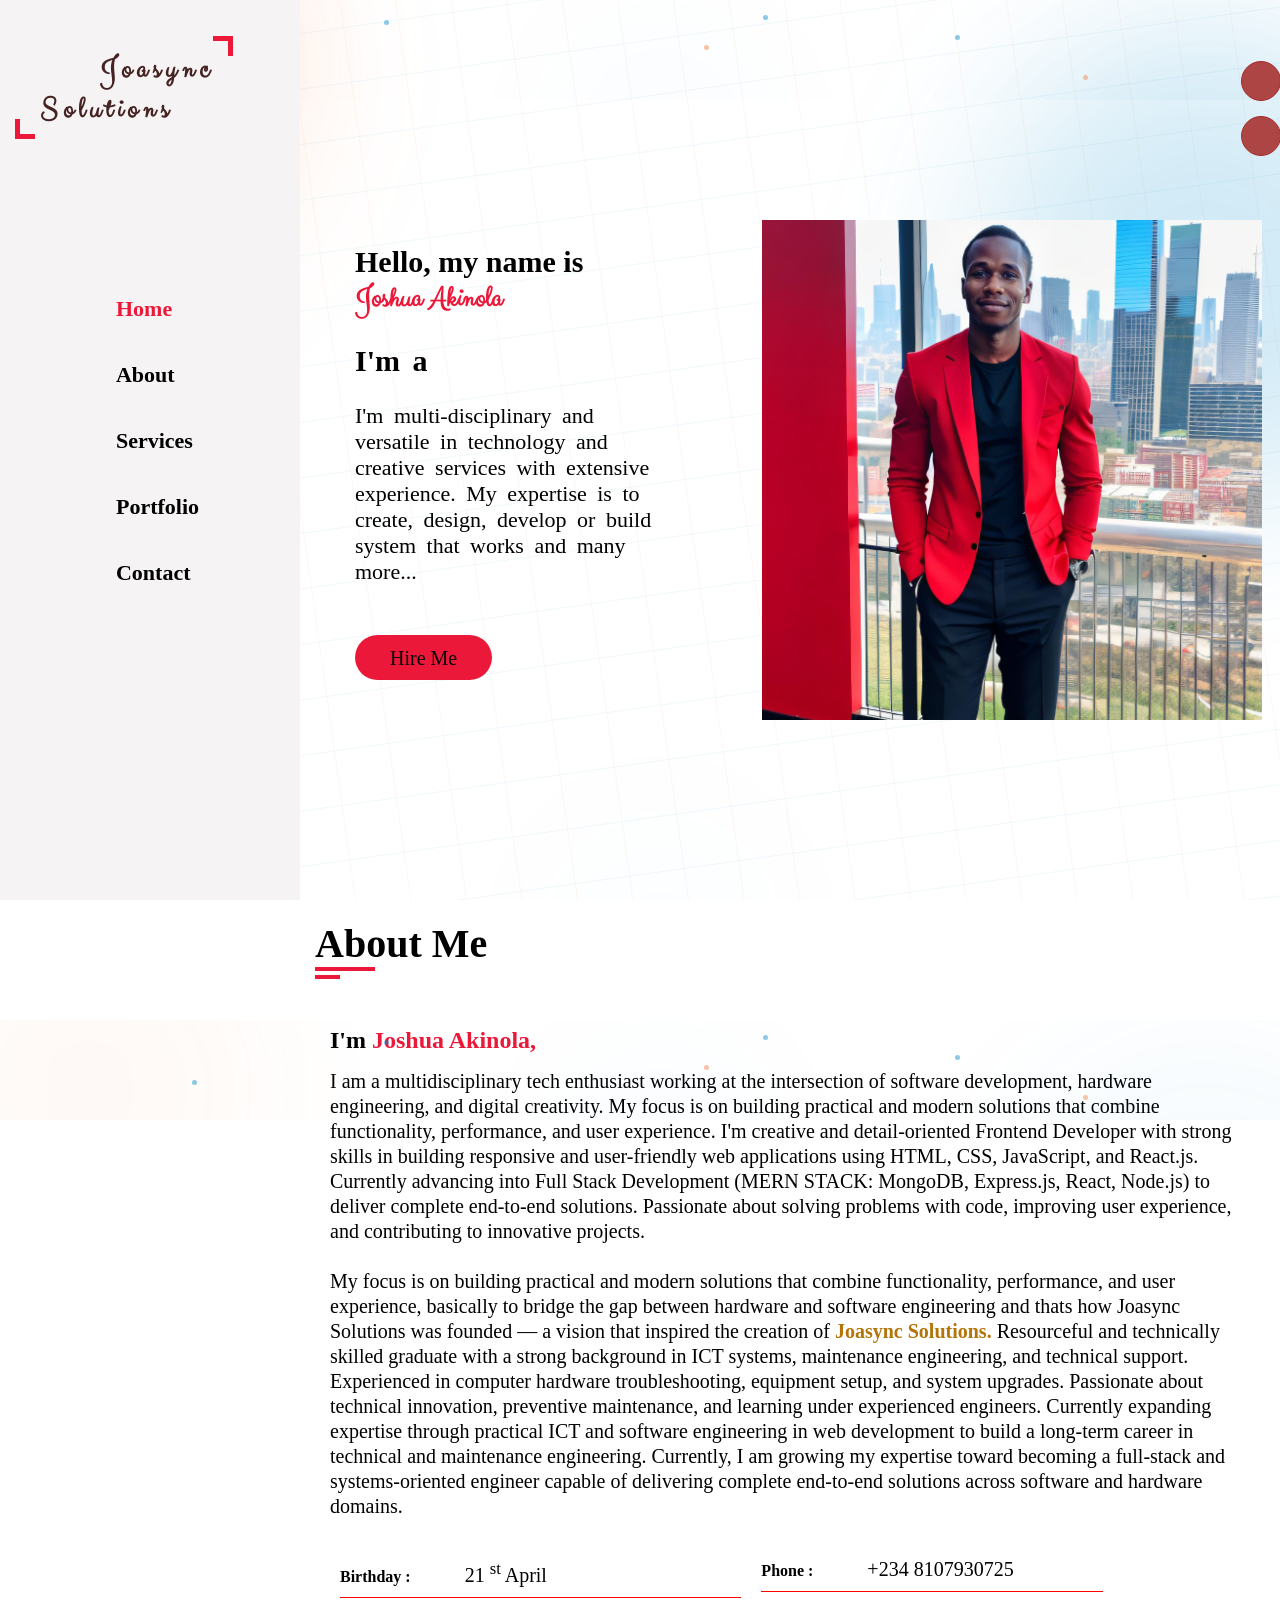
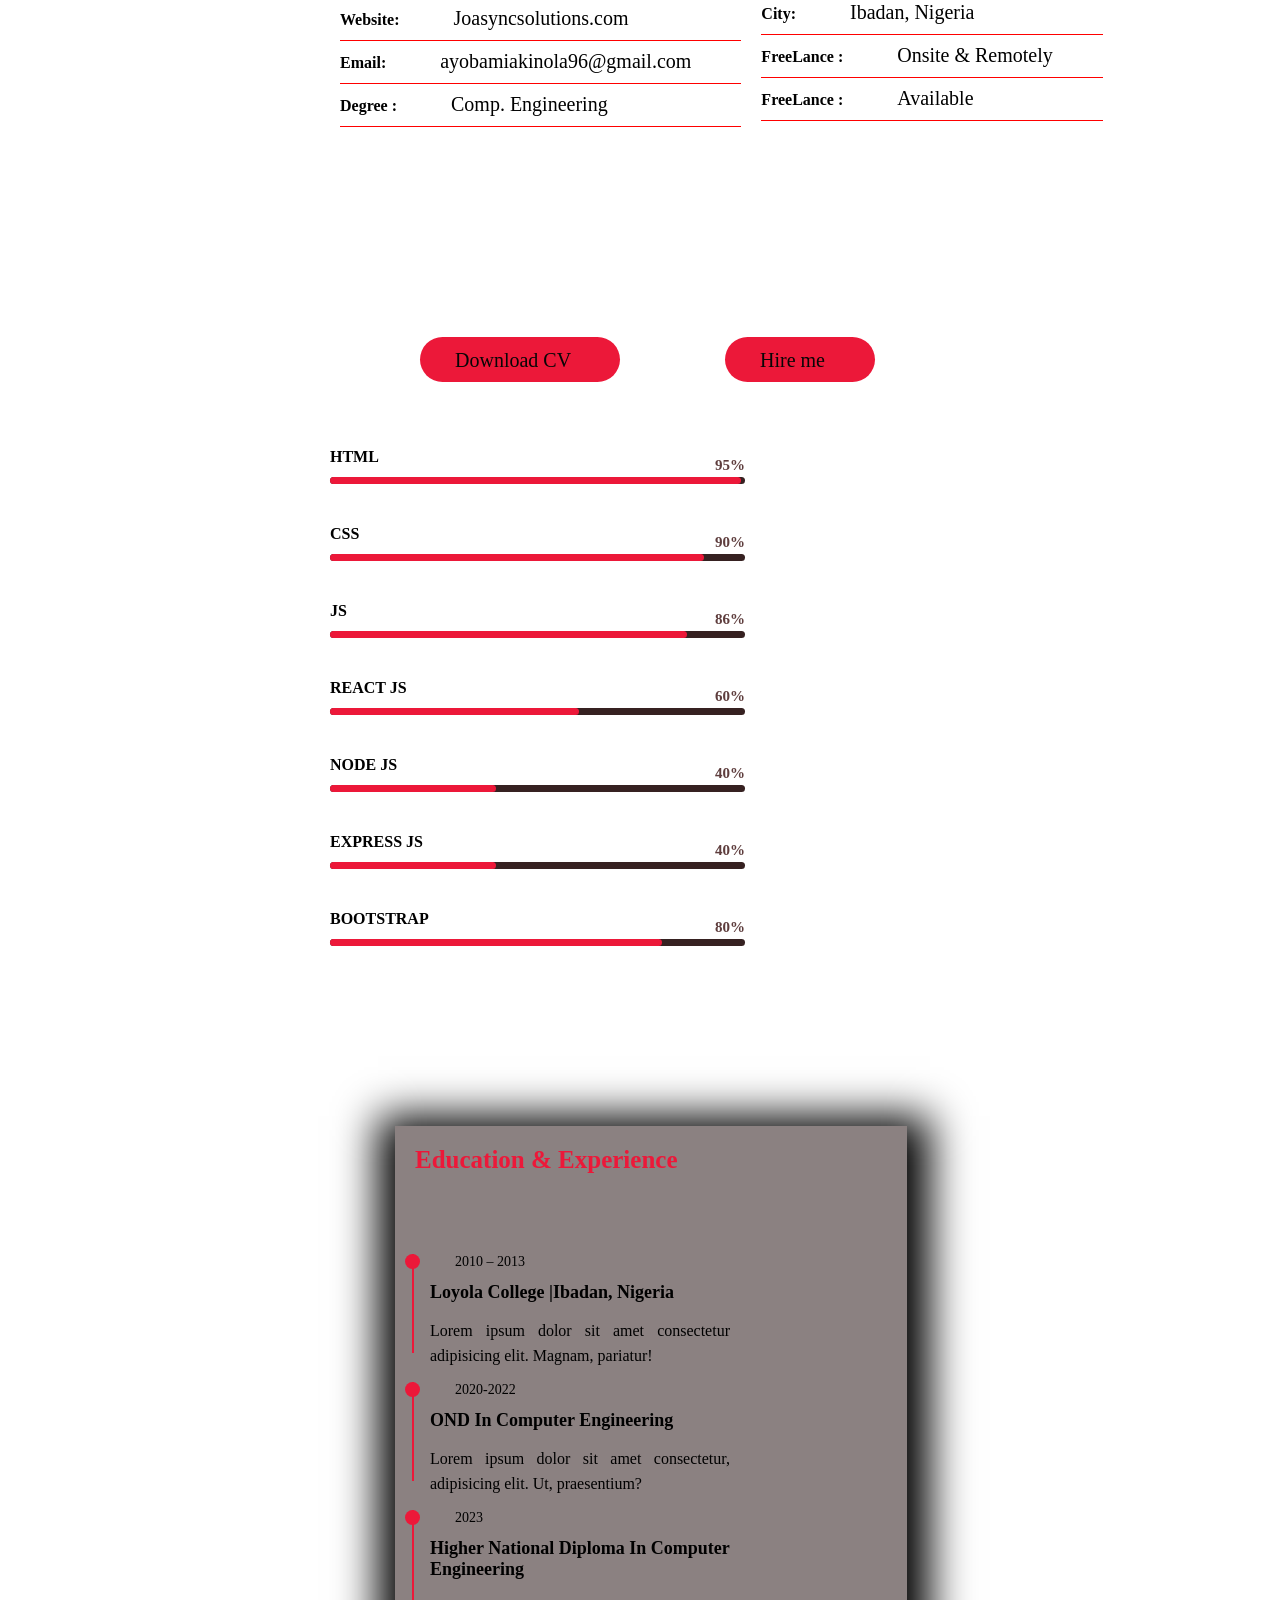
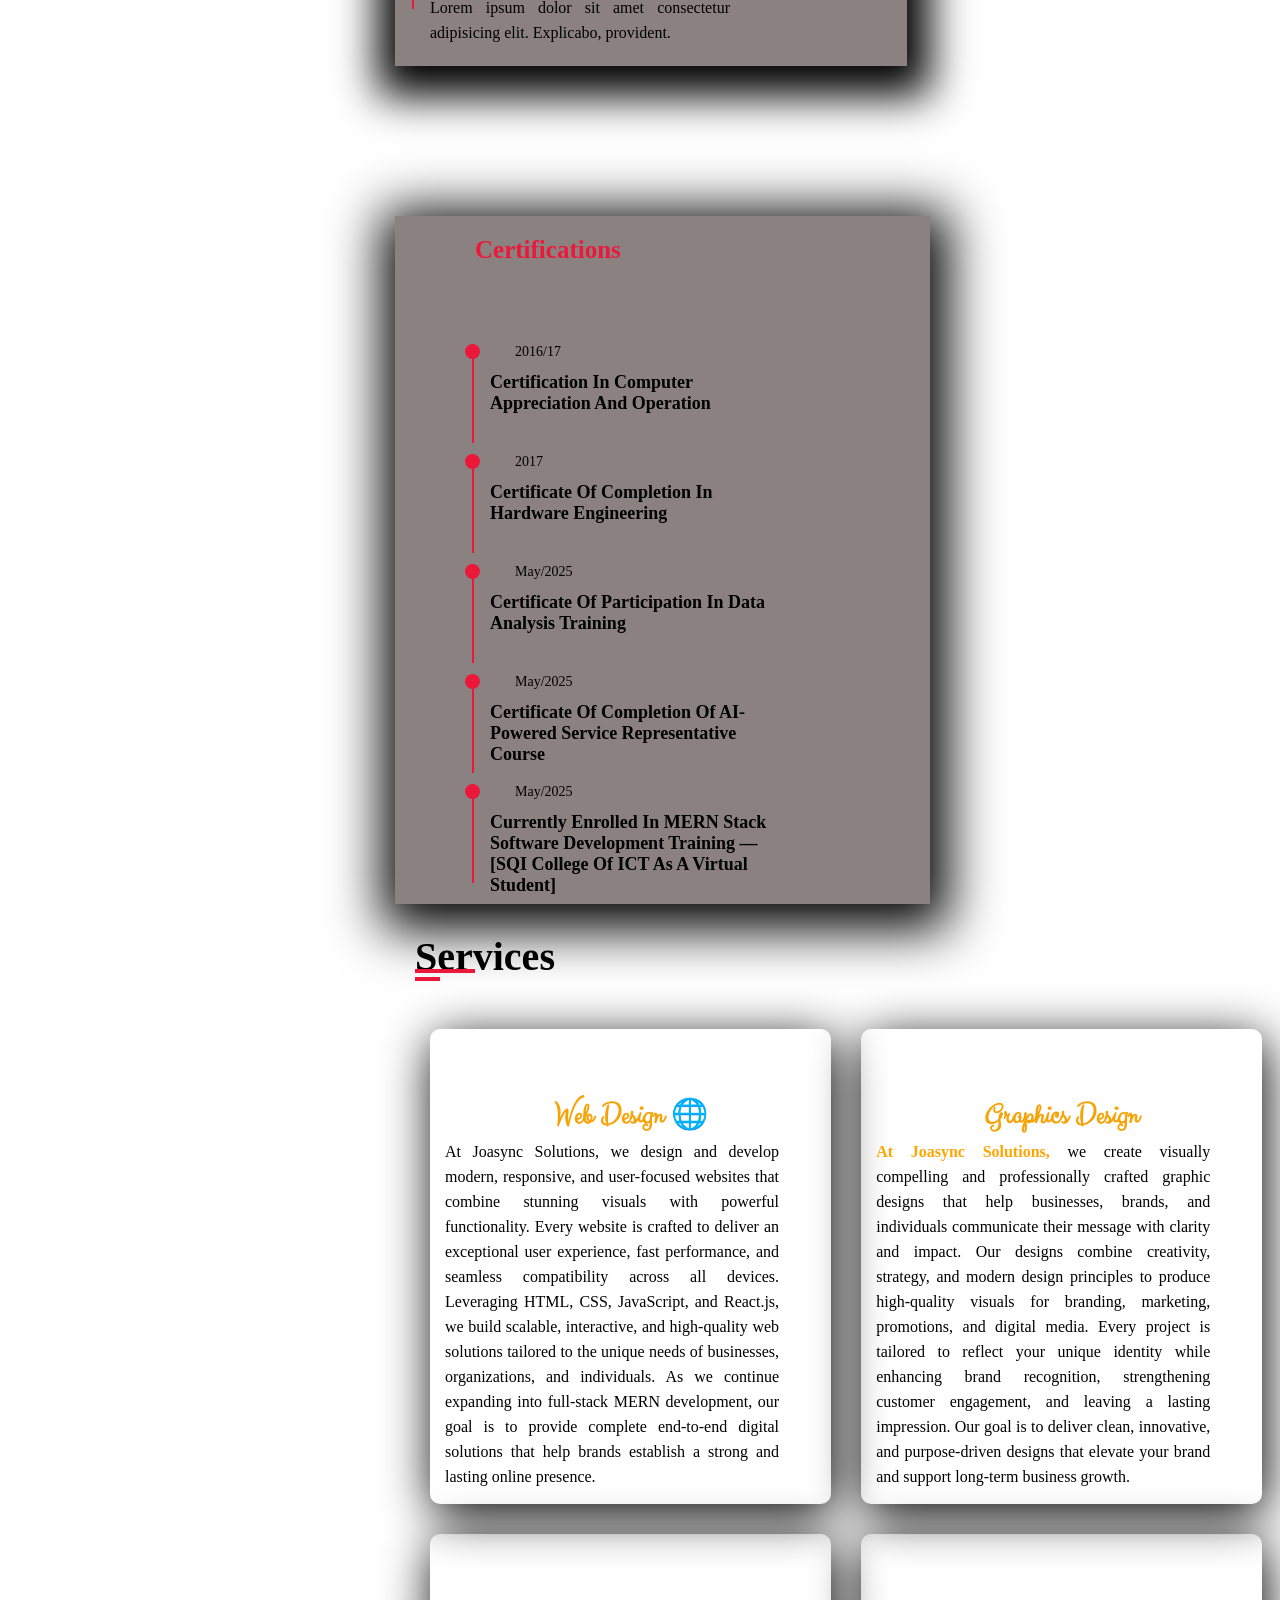
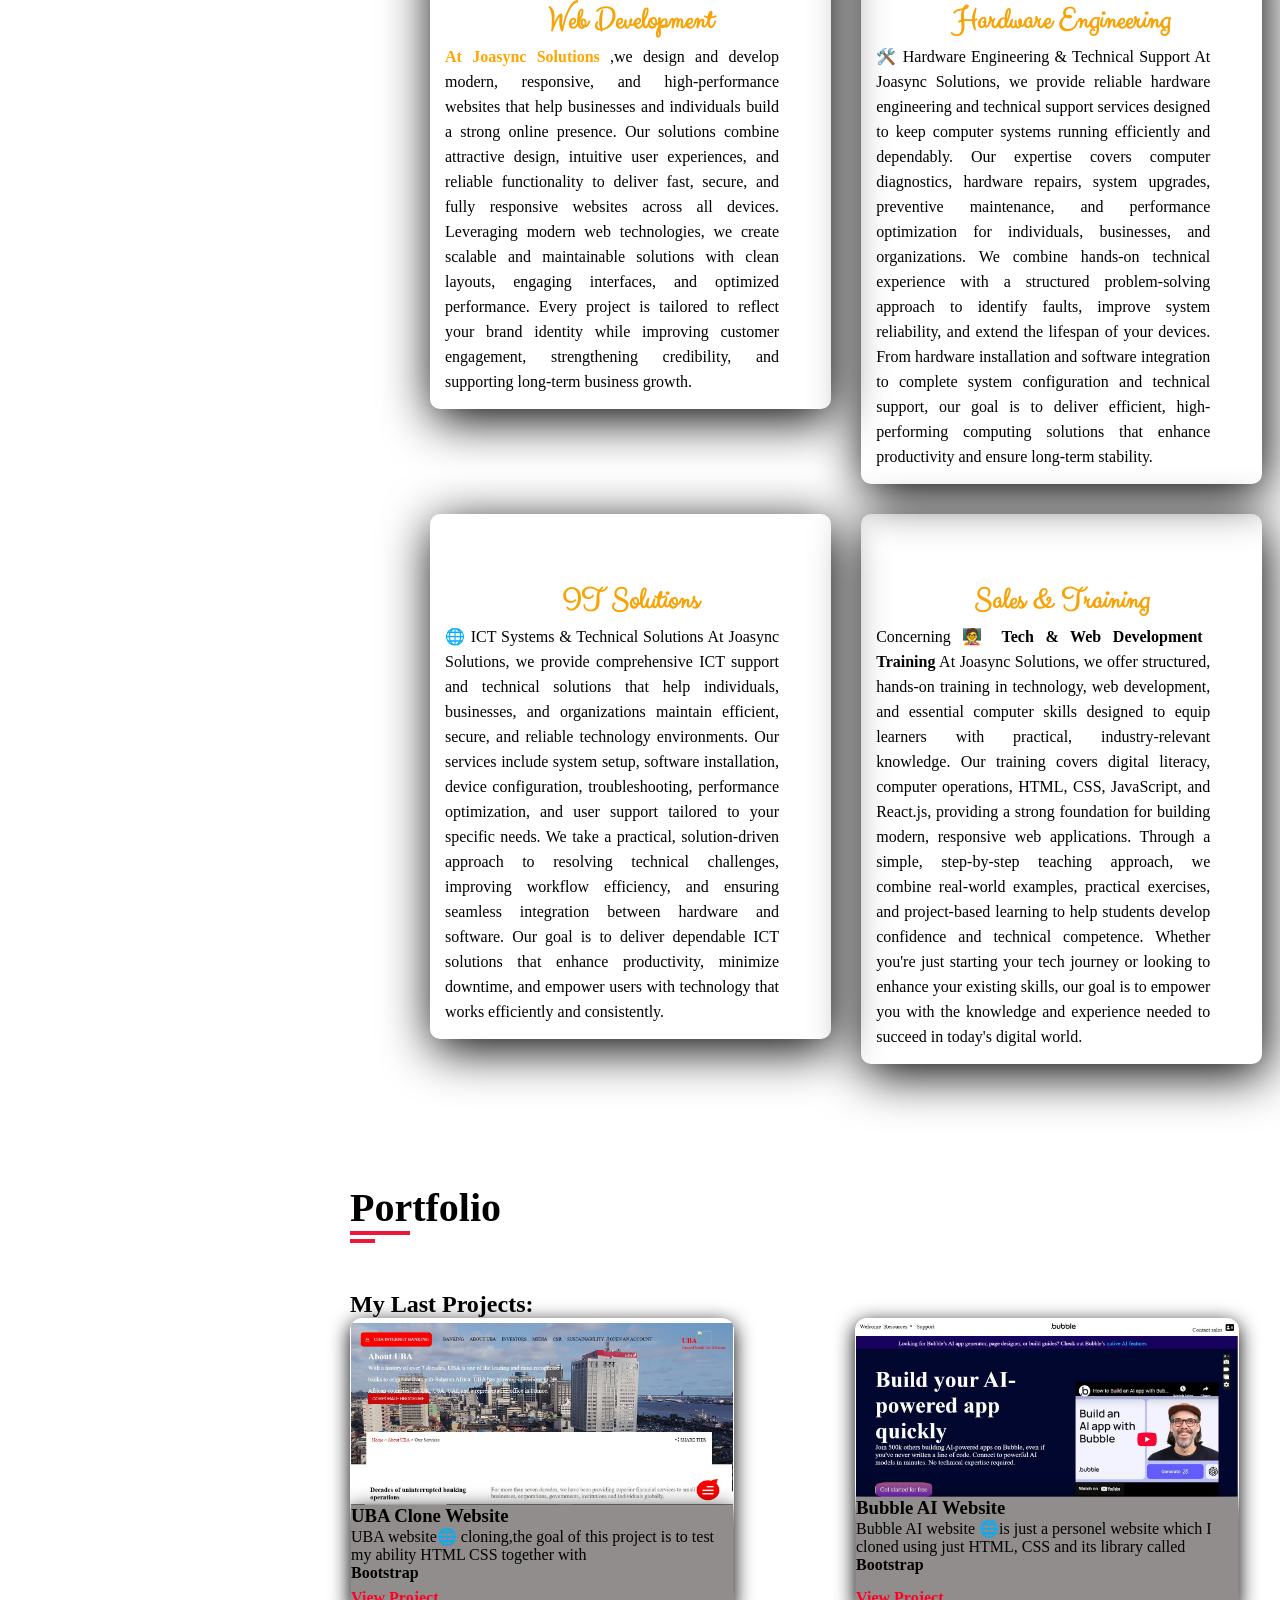
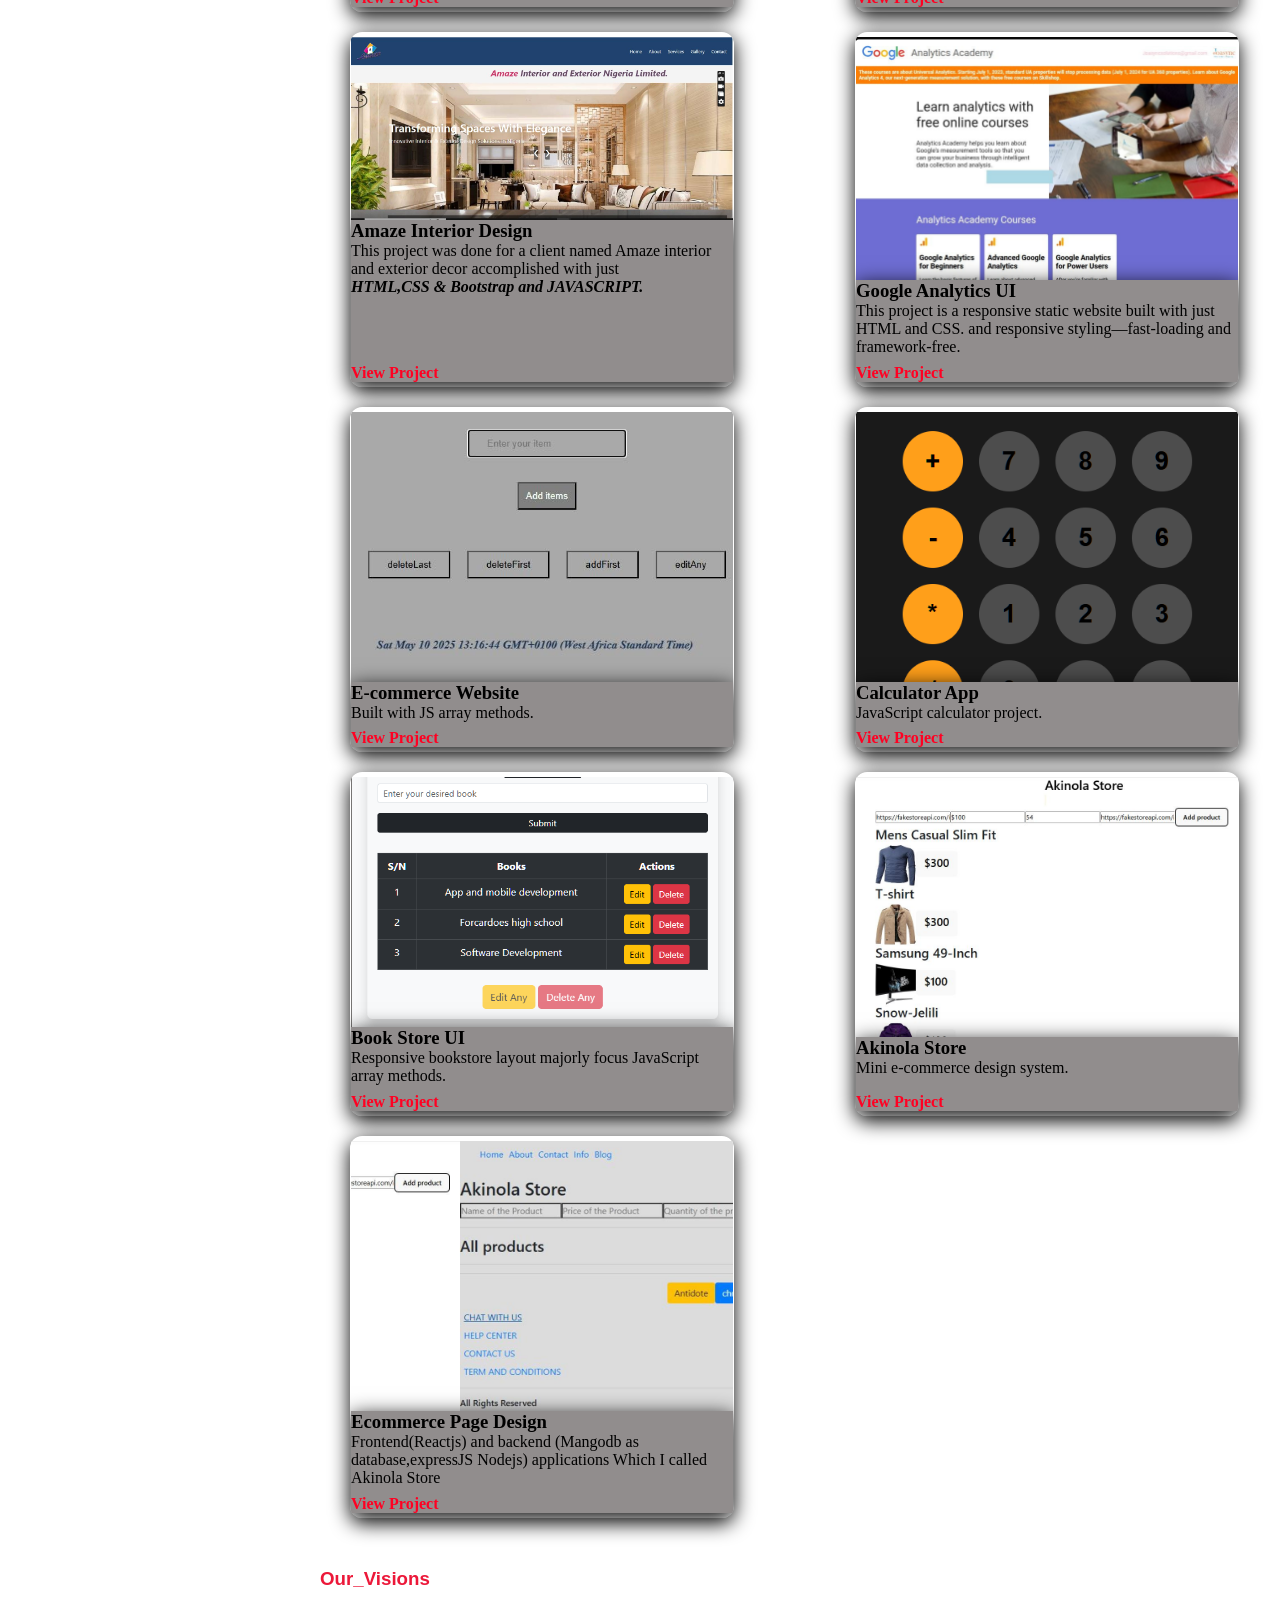
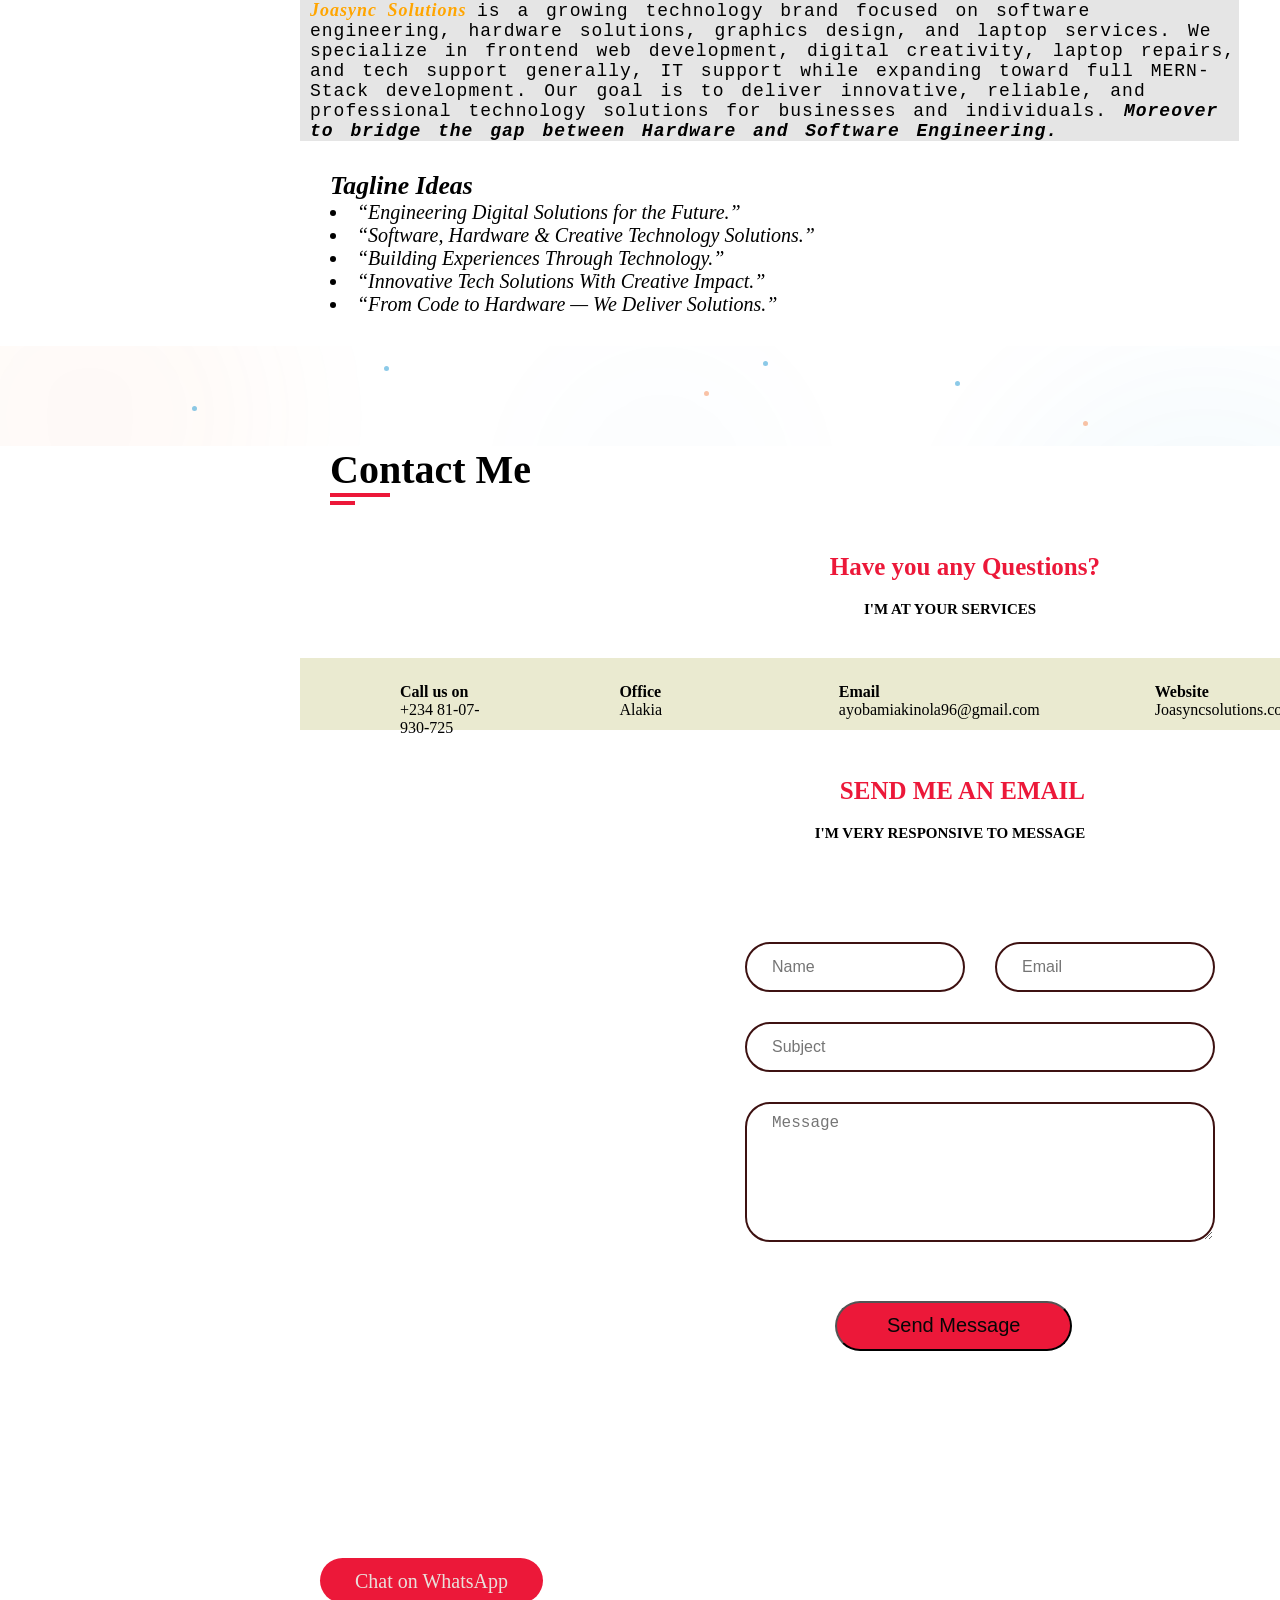
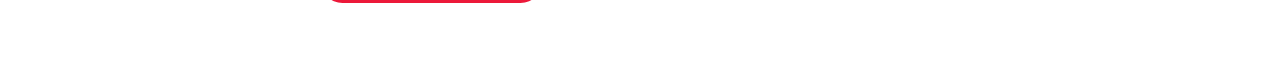
==== commit 8f3fcbd0: "Extra touching responsiveness" ====
--- a/index.html
+++ b/index.html
@@ -112,8 +112,6 @@
         <!-- <marquee behavior="" direction=""><p class="scroll-text"> <span id="home">Joasync</span>  Software and Hardware Engineering</p></marquee> -->
     <!-- Main content start -->
     <div class="main-content">
-
-
 <section class="home" id="home">
 
     <div class="hero-motion-bg" aria-hidden="true">
@@ -132,7 +130,6 @@
     <!-- YOUR EXISTING HERO CONTENT -->
     
 </section>
-
       <!-- Home Section start -->
       <div class="home-section">
         <!-- <div class="container"> -->
@@ -160,7 +157,6 @@
       </div>
       <!-- home section end -->
 
-
 <section class="home" id="home">
 
     <div class="hero-motion-bg" aria-hidden="true">
@@ -179,7 +175,6 @@
     <!-- YOUR EXISTING HERO CONTENT -->
     
 </section>
-
       <!-- About Section Start -->
 
       <div class="about-section">
@@ -876,6 +871,33 @@
           </div>
       </div>
     </section>
+
+<section class="home" id="home">
+
+    <div class="hero-motion-bg" aria-hidden="true">
+        <span class="motion-orb orb-one"></span>
+        <span class="motion-orb orb-two"></span>
+        <span class="motion-orb orb-three"></span>
+
+        <span class="motion-particle particle-one"></span>
+        <span class="motion-particle particle-two"></span>
+        <span class="motion-particle particle-three"></span>
+        <span class="motion-particle particle-four"></span>
+        <span class="motion-particle particle-five"></span>
+        <span class="motion-particle particle-six"></span>
+    </div>
+
+    <!-- YOUR EXISTING HERO CONTENT -->
+    
+</section>
+  
+<div class="hero-motion-bg" aria-hidden="true">
+    <div class="tech-grid"></div>
+    <div class="gradient-orb orb-one"></div>
+    <div class="gradient-orb orb-two"></div>
+    <div class="gradient-orb orb-three"></div>
+</div>
+
     <!-- ===Contact Section Start=== -->
     <div class="contact-section">
       <div class="container">
--- a/Style.css
+++ b/Style.css
@@ -321,6 +321,218 @@
         /* animation: none; */
     }
 }
+.home > *:not(.hero-motion-bg) {
+    position: relative;
+    z-index: 1;
+}
+
+
+
+
+
+/* =========================================
+   JOASYNC SOLUTIONS
+   ANIMATED TECHNOLOGY BACKGROUND
+========================================= */
+
+.home {
+    position: relative;
+    overflow: hidden;
+    isolation: isolate;
+}
+
+
+/* -----------------------------------------
+   BACKGROUND CONTAINER
+----------------------------------------- */
+
+.hero-motion-bg {
+    position: absolute;
+    inset: 0;
+    overflow: hidden;
+    pointer-events: none;
+    z-index: -1;
+}
+
+
+/* -----------------------------------------
+   DIGITAL GRID
+----------------------------------------- */
+
+.tech-grid {
+    position: absolute;
+    inset: -50%;
+    
+    background-image:
+        linear-gradient(
+            rgba(0, 137, 203, 0.06) 1px,
+            transparent 1px
+        ),
+        linear-gradient(
+            90deg,
+            rgba(244, 123, 58, 0.06) 1px,
+            transparent 1px
+        );
+
+    background-size: 55px 55px;
+
+    transform: rotate(-8deg);
+
+    animation: moveGrid 25s linear infinite;
+}
+
+
+/* -----------------------------------------
+   MOVING GRADIENT ORBS
+----------------------------------------- */
+
+.gradient-orb {
+    position: absolute;
+    border-radius: 50%;
+    
+    filter: blur(80px);
+
+    will-change: transform;
+}
+
+
+/* Orange glow */
+
+.orb-one {
+    width: 380px;
+    height: 380px;
+
+    background: rgba(244, 123, 58, 0.20);
+
+    top: -120px;
+    left: -100px;
+
+    animation: orangeFloat 16s ease-in-out infinite alternate;
+}
+
+
+/* Blue glow */
+
+.orb-two {
+    width: 450px;
+    height: 450px;
+
+    background: rgba(0, 137, 203, 0.18);
+
+    right: -150px;
+    top: 5%;
+
+    animation: blueFloat 20s ease-in-out infinite alternate;
+}
+
+
+/* Central subtle glow */
+
+.orb-three {
+    width: 300px;
+    height: 300px;
+
+    background: rgba(0, 137, 203, 0.10);
+
+    left: 40%;
+    bottom: -180px;
+
+    animation: centerFloat 18s ease-in-out infinite alternate;
+}
+
+
+/* -----------------------------------------
+   GRID MOVEMENT
+----------------------------------------- */
+
+@keyframes moveGrid {
+
+    0% {
+        transform:
+            translate3d(0, 0, 0)
+            rotate(-8deg);
+    }
+
+    100% {
+        transform:
+            translate3d(55px, 55px, 0)
+            rotate(-8deg);
+    }
+}
+
+
+/* -----------------------------------------
+   ORANGE ANIMATION
+----------------------------------------- */
+
+@keyframes orangeFloat {
+
+    0% {
+        transform: translate3d(0, 0, 0);
+    }
+
+    50% {
+        transform: translate3d(120px, 80px, 0);
+    }
+
+    100% {
+        transform: translate3d(40px, 180px, 0);
+    }
+}
+
+
+/* -----------------------------------------
+   BLUE ANIMATION
+----------------------------------------- */
+
+@keyframes blueFloat {
+
+    0% {
+        transform: translate3d(0, 0, 0);
+    }
+
+    50% {
+        transform: translate3d(-100px, 70px, 0);
+    }
+
+    100% {
+        transform: translate3d(-40px, -80px, 0);
+    }
+}
+
+
+/* -----------------------------------------
+   CENTER ANIMATION
+----------------------------------------- */
+
+@keyframes centerFloat {
+
+    0% {
+        transform: translate3d(0, 0, 0);
+    }
+
+    50% {
+        transform: translate3d(80px, -70px, 0);
+    }
+
+    100% {
+        transform: translate3d(-70px, -20px, 0);
+    }
+}
+
+
+/* -----------------------------------------
+   REDUCED MOTION
+----------------------------------------- */
+
+@media (prefers-reduced-motion: reduce) {
+
+    .tech-grid,
+    .gradient-orb {
+        /* animation: none; */
+    }
+}
+
 
     .row{
         display: flex;
@@ -641,14 +853,15 @@
     color: var(--text-black-900);
     /* top>right>bottom>left always in clockwise order both margin*/
     /* margin: 300px 200px; */
-    margin: 200px 200px 200px 250px ;
+    margin: 120px 200px 200px 250px ;
     width: 100%;
-    /* background-color: #000; */
+    /* background-color: #a70c0c; */
     /* display: flex; */
 }
         .home-row{
 
             display: flex;
+            /* background-color: #151515; */
         }
 .home-section .home-info{
     flex: 0 0 40%;
--- a/Portfolioresponsiveness.css
+++ b/Portfolioresponsiveness.css
@@ -486,6 +486,15 @@
       display: none;
     }
 
+      .home-section{
+        /* margin-top: 5px; */
+      }
+
+        .about-section{
+          margin-top: -200px;
+      }
+
+
 }
 @media(max-width:1000px){
   #hideOnmobile{
@@ -503,6 +512,7 @@
 
   .home-section{
     margin-left: 0;
+    margin-top: 5%;
     }
 
   .home-section .home-row{
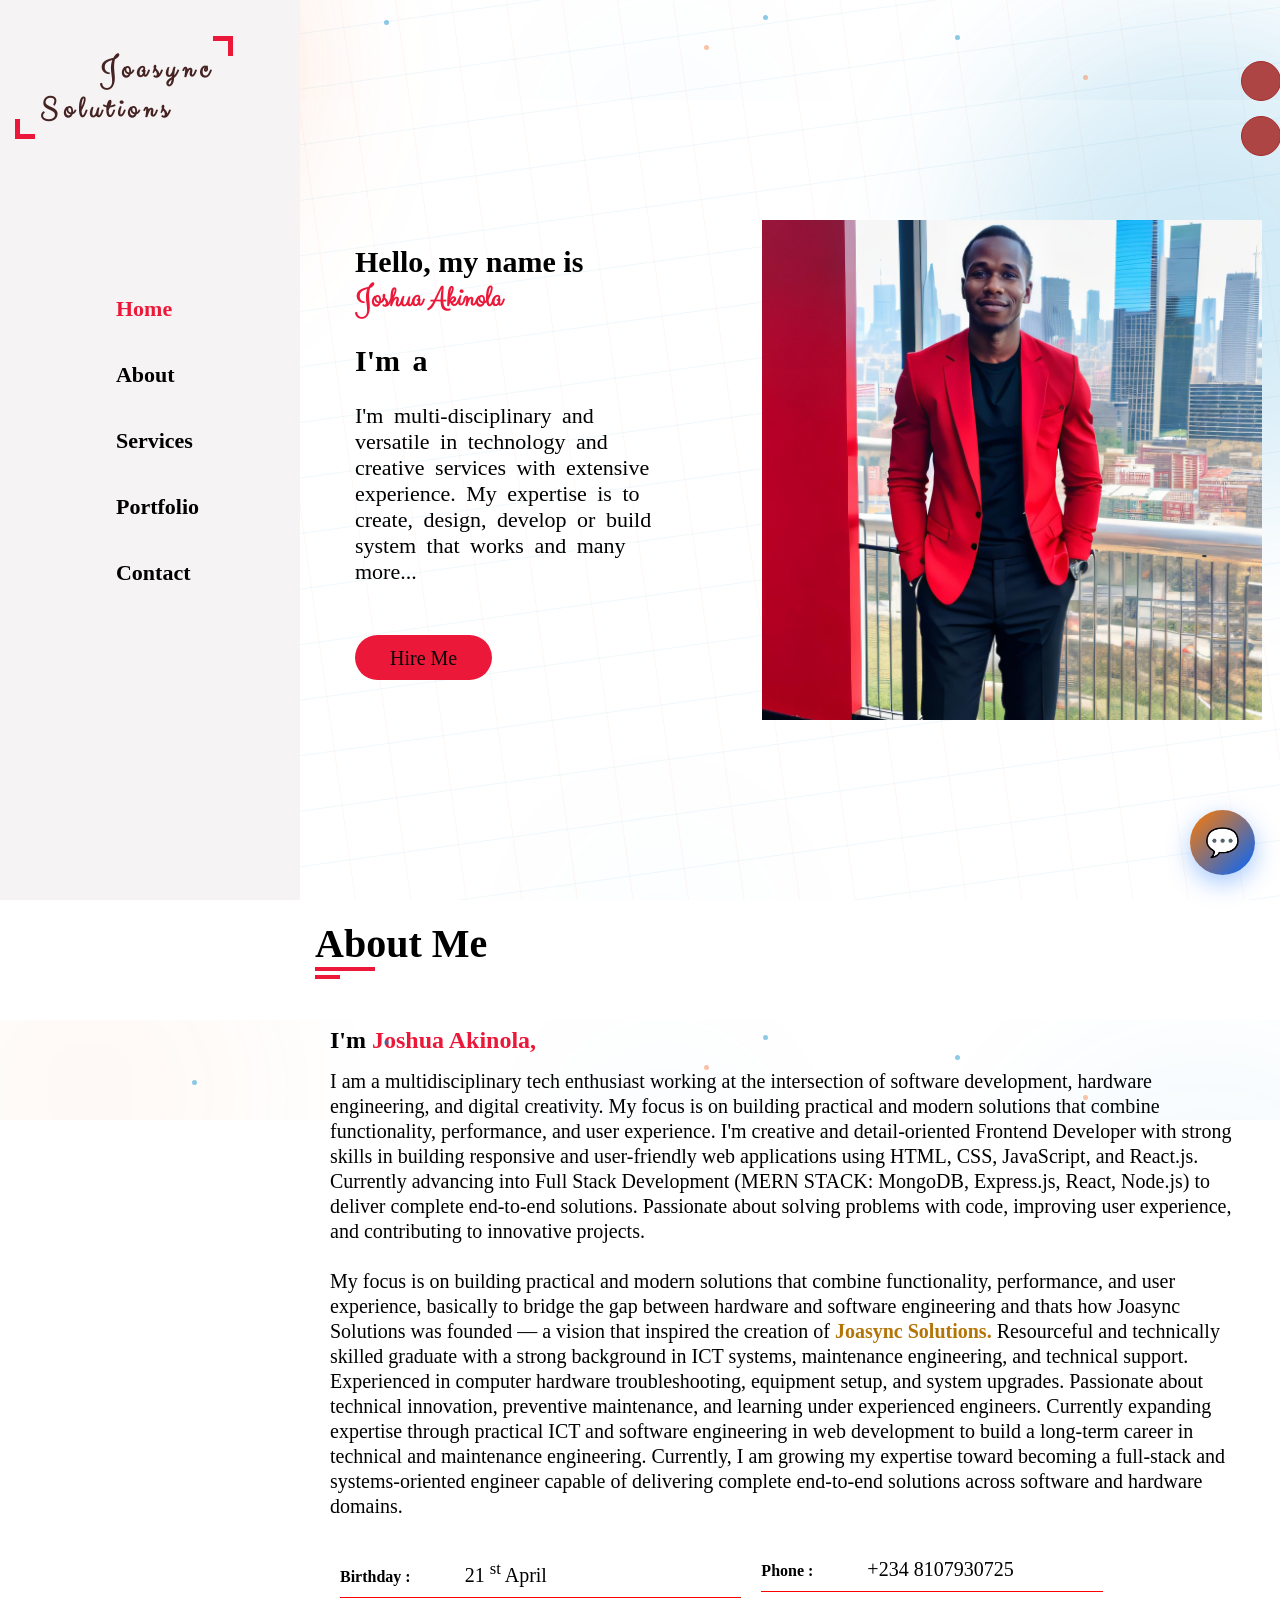
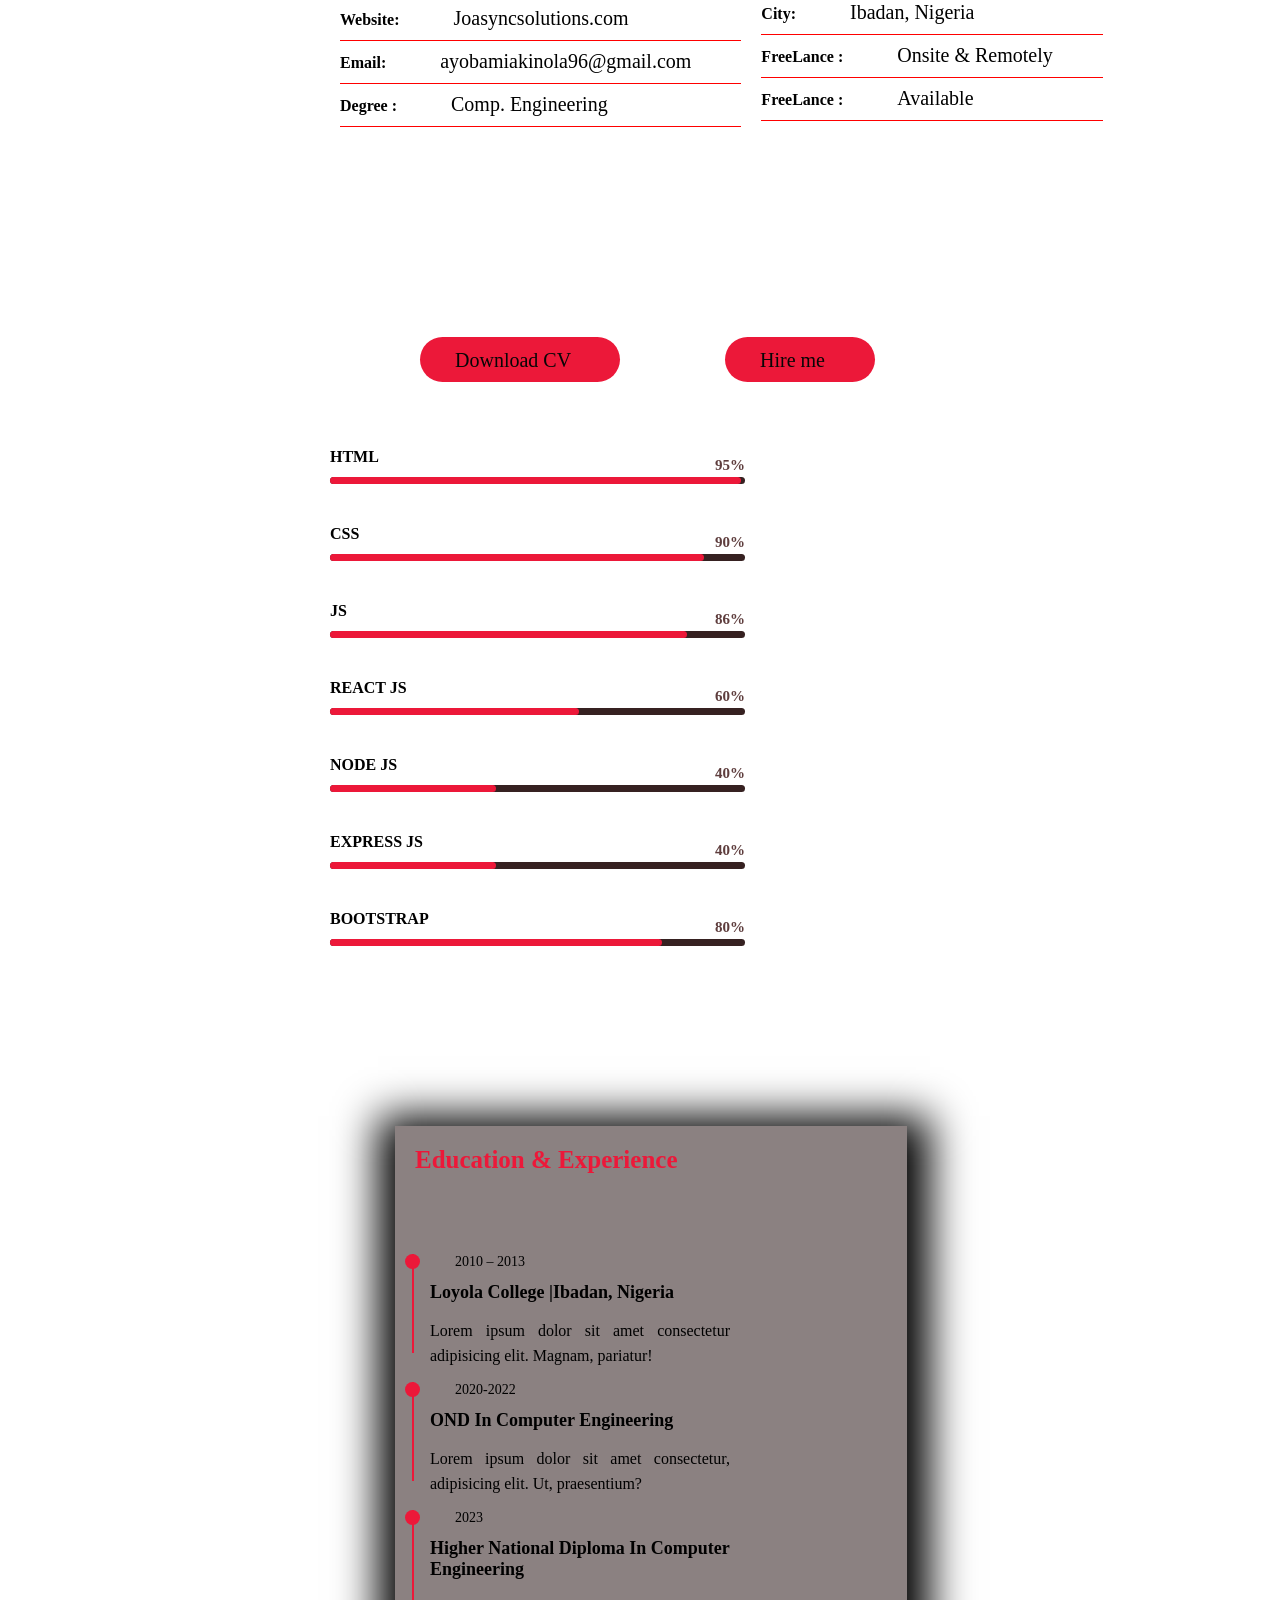
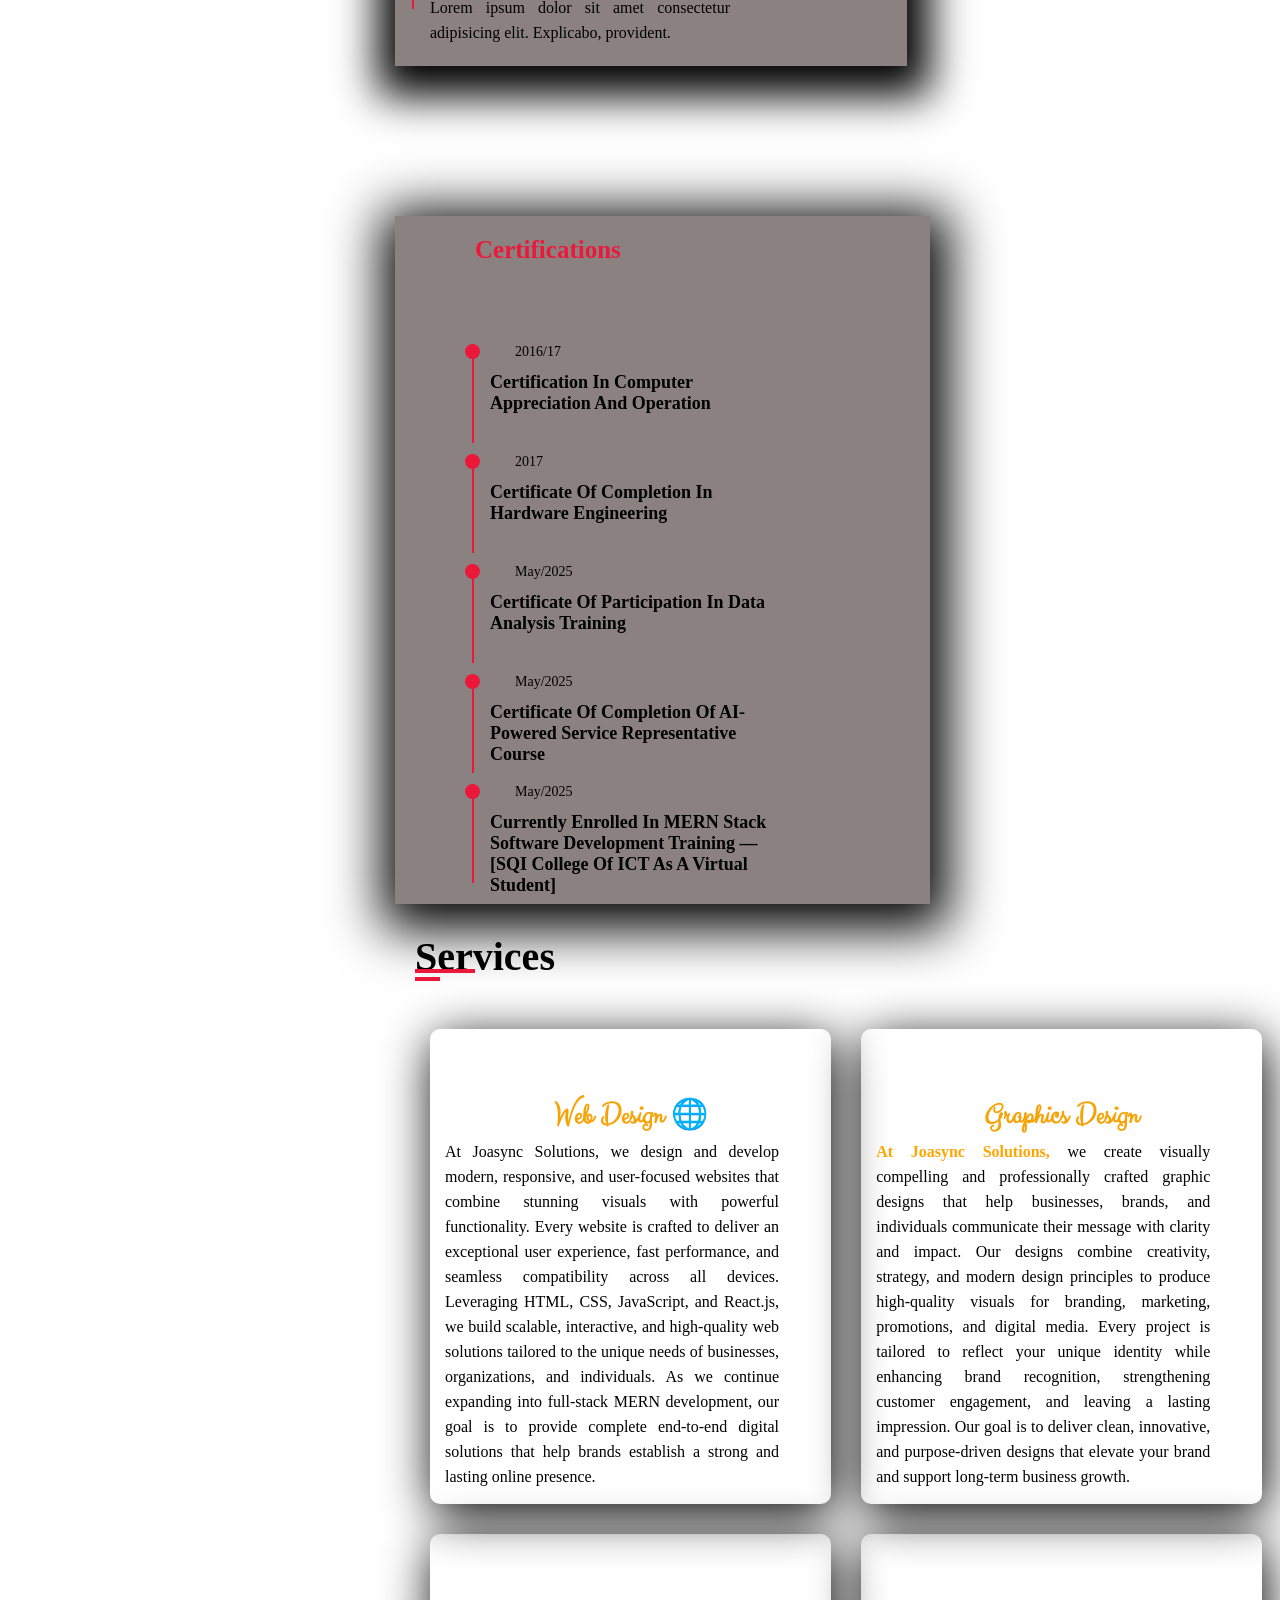
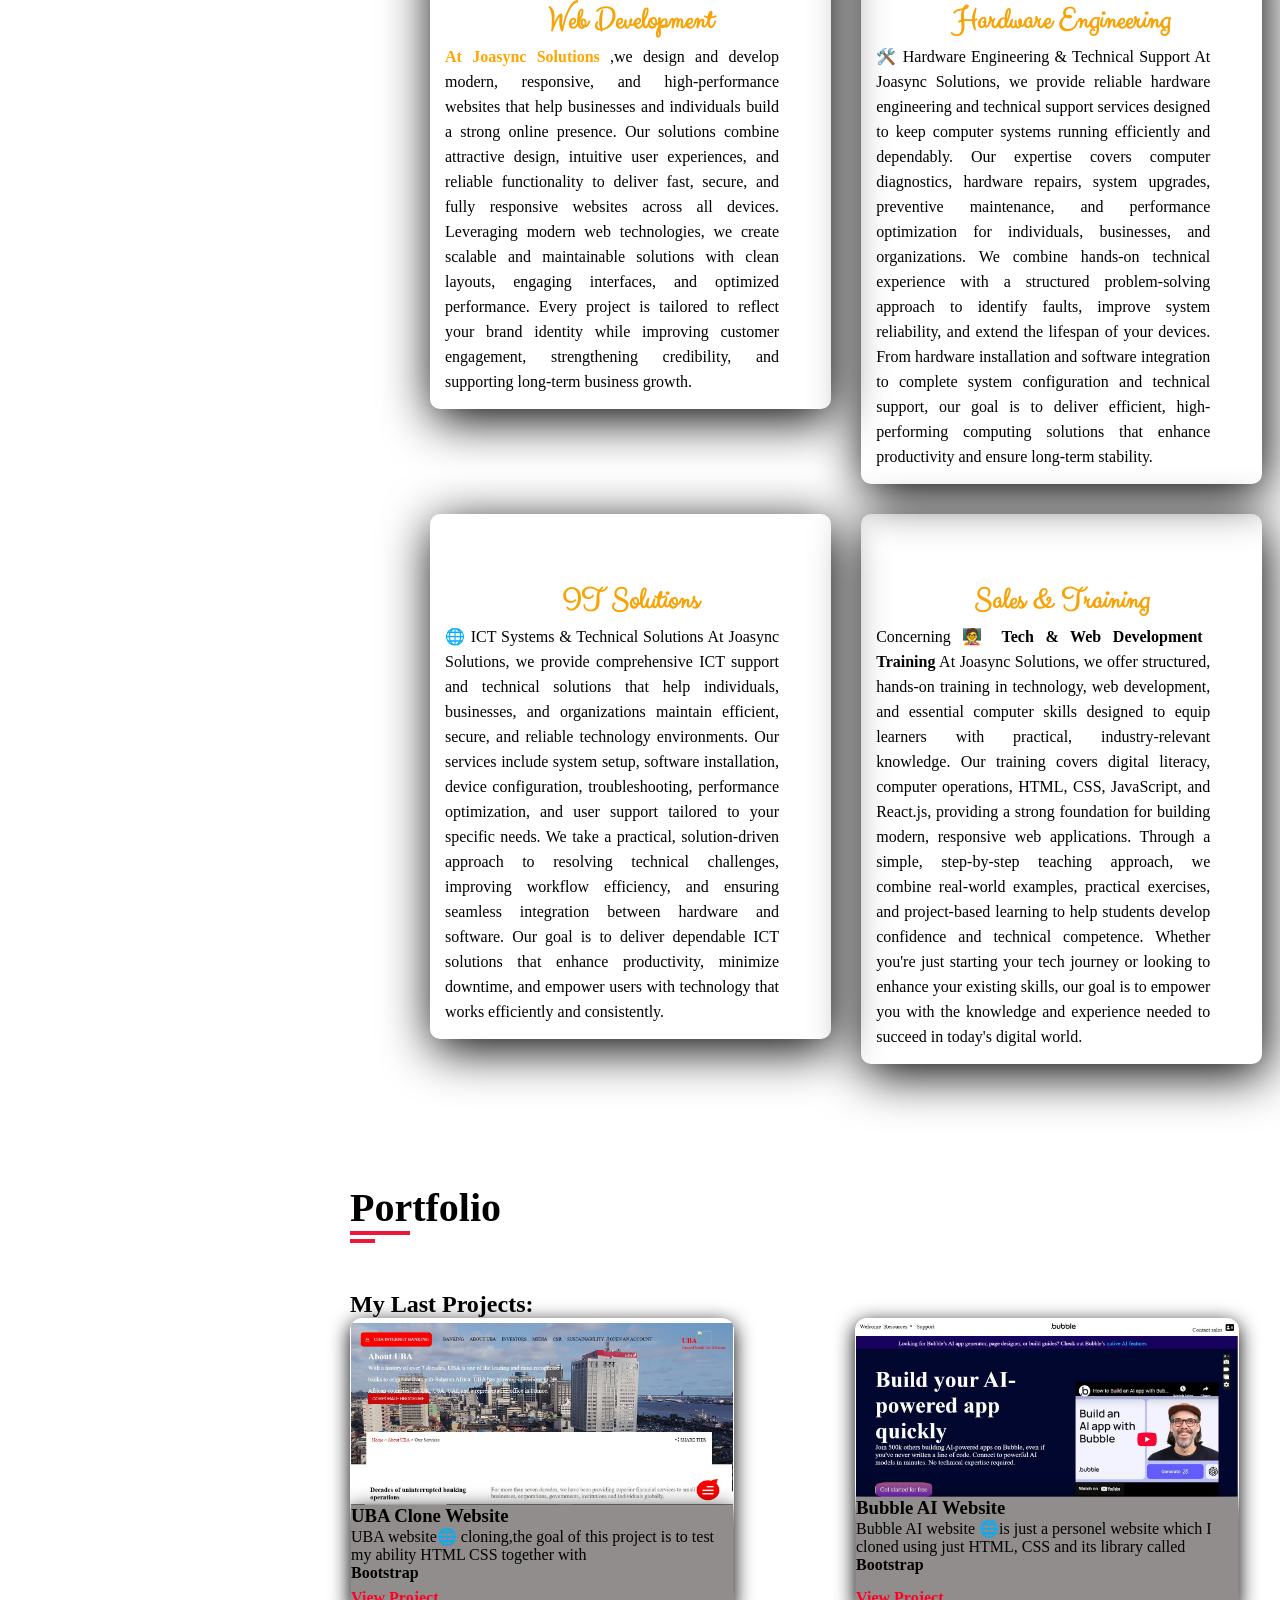
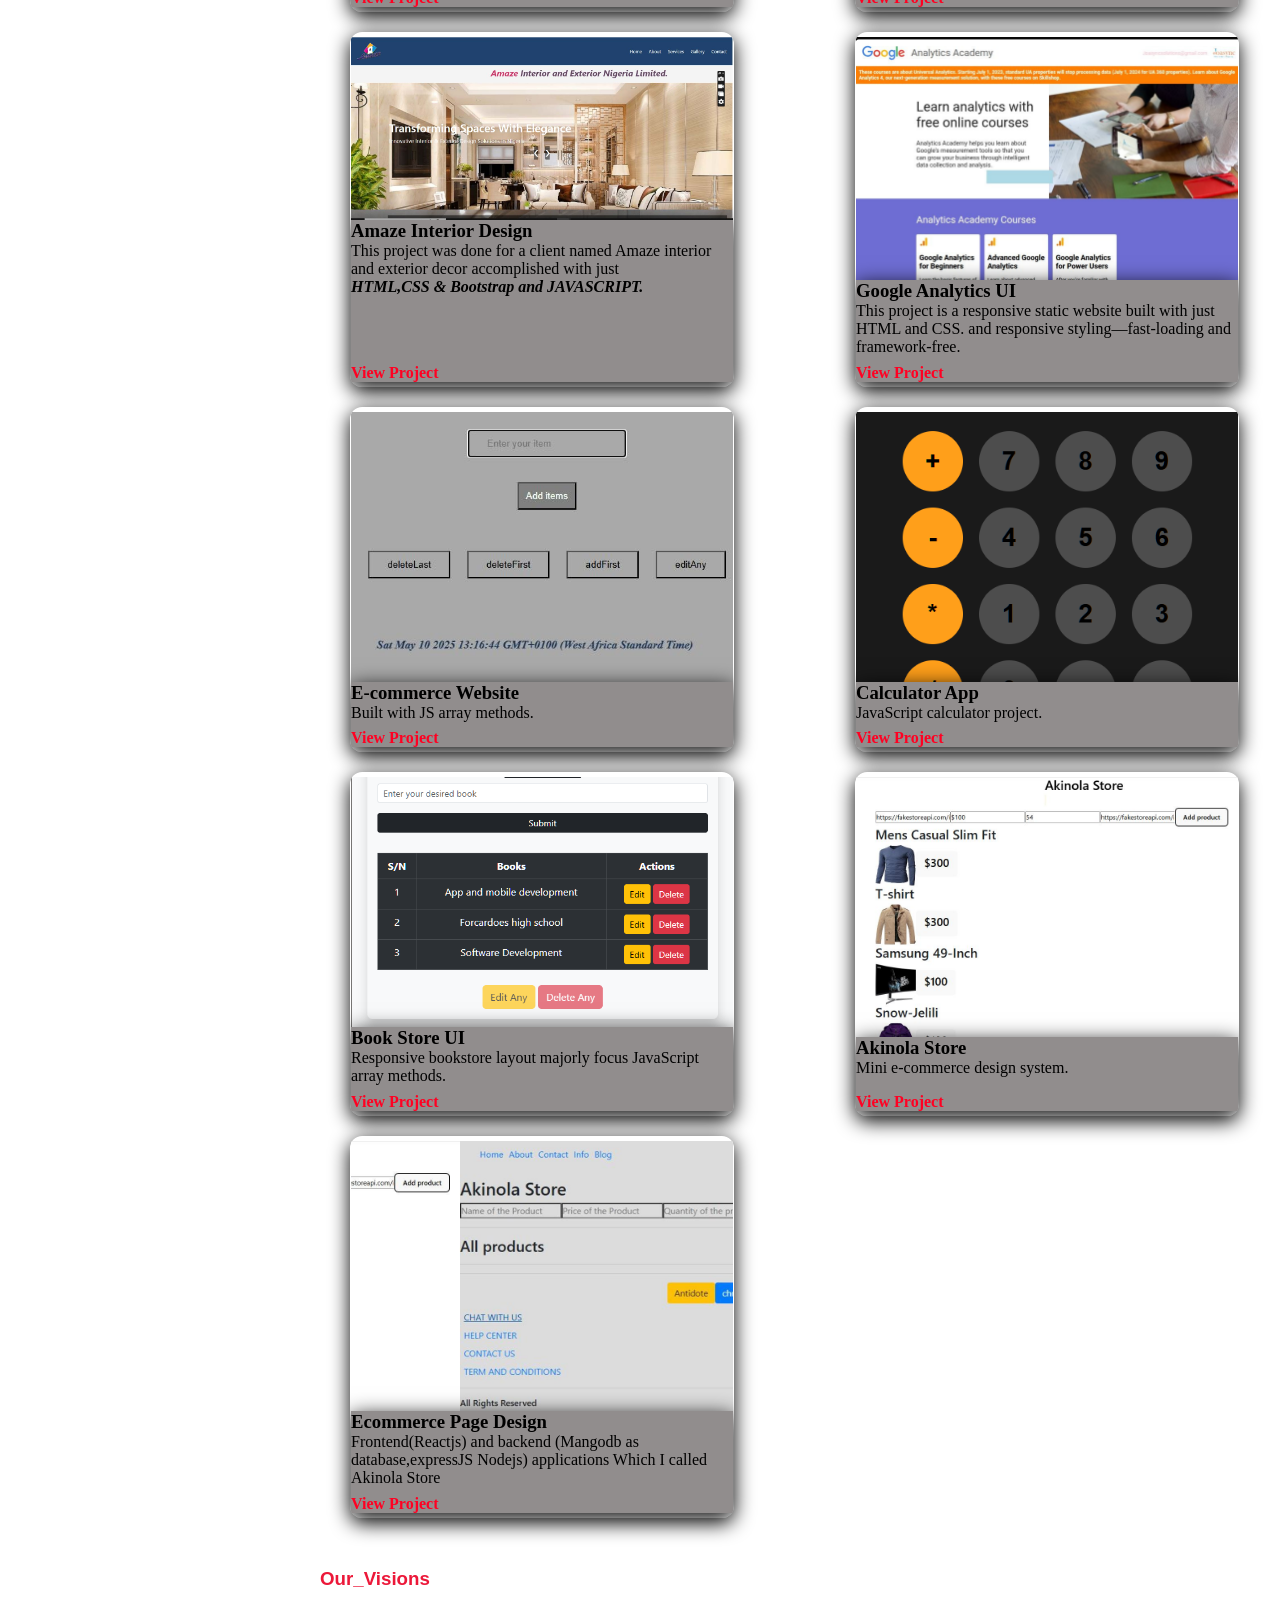
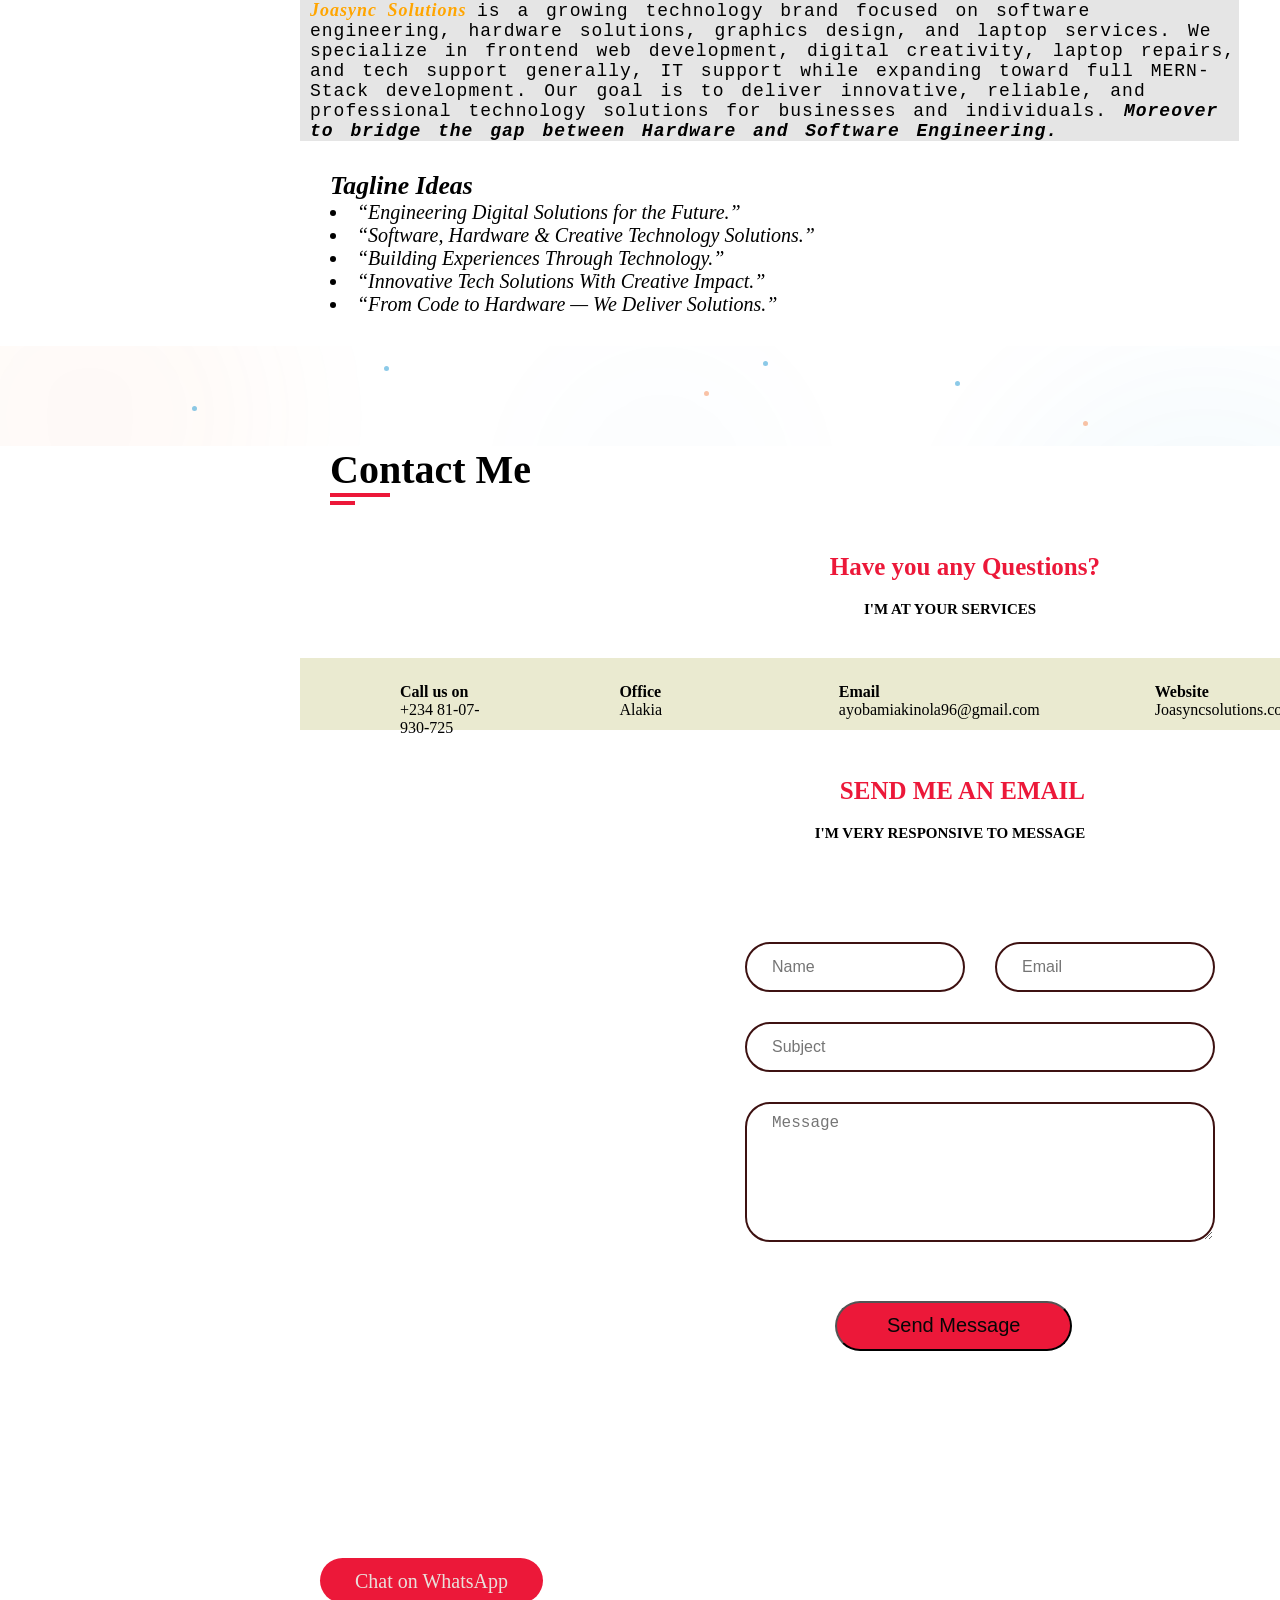
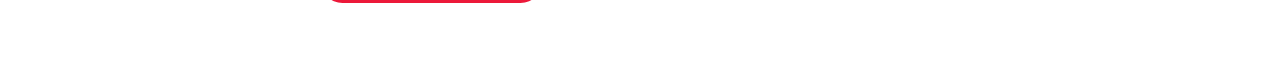
==== commit 5c1b4011: "AI chatbot features" ====
--- a/index.html
+++ b/index.html
@@ -31,6 +31,7 @@
   <link rel="stylesheet" href="/color-4.css" class="alternate-style" title="color-4" />
   <link rel="stylesheet" href="/color-5.css" class="alternate-style" title="color-5" />
   <link rel="stylesheet" href="/style-switcher.css">
+  <link rel="stylesheet" href="/chatbot.css">
 </head>
 
 <script>
@@ -1081,19 +1082,105 @@
       <span class="color-5" onclick="setActiveStyle('color-5')"></span>
     </div>
   </div>
+
+
+<!-- ================================
+     JOASYNC AI ASSISTANT
+================================ -->
+
+<!-- Floating Button -->
+
+<button class="joasync-chat-button">
+  💬
+</button>
+<!-- Chatbot -->
+
+<div class="joasync-chatbox">
+  <!-- HEADER -->
+  <div class="joasync-chat-header">
+    <div class="joasync-ai-info">
+      <div class="joasync-ai-avatar">
+        🤖
+      </div>
+      <div>
+
+        <div class="joasync-ai-name">
+
+          Joasync AI Assistant
+
+        </div>
+        <div class="joasync-ai-status">
+          Online • Ready to help
+        </div>
+
+      </div>
+    </div>
+    <button class="joasync-close">
+      ×
+    </button>
+  </div>
+  <!-- MESSAGES -->
+
+  <div class="joasync-chat-messages">
+
+
+    <div class="joasync-message joasync-bot">
+
+      Hello! 👋 Welcome to Joasync Solutions.
+      <br><br>
+      I can help you learn about our services, website development, software solutions, computer repairs, and training.
+
+      <br><br>
+
+      How can I help you today?
+
+    </div>
+  </div>
+  <!-- QUICK REPLIES -->
+  <div class="joasync-quick-replies">
+    <button class="joasync-quick-btn">
+      Website Development
+    </button>
+    <button class="joasync-quick-btn">
+      Software Development
+    </button>
+    <button class="joasync-quick-btn">
+      Laptop Repairs
+    </button>
+    <button class="joasync-quick-btn">
+      Training
+    </button>
+  </div>
+  <!-- INPUT -->
+  <div class="joasync-chat-input">
+    <input
+      type="text"
+      class="joasync-user-input"
+      placeholder="Type your message...">
+    <button class="joasync-send">
+      ➤
+    </button>
+  </div>
+</div>
+<!-- JOASYNC CHATBOT FILES -->
+<script src="chatbot.js"></script>
   <!-- JS files -->
-   <!-- <script>
+   <script>
   function showSidebar(){
     const sidebar = document.querySelector(".navbar")
     sidebar.style.display = "flex"
   }
-    function hideSidebar(){
+  function hideSider(){
     const sidebar = document.querySelector(".navbar")
-    sidebar.style.display = "none"
+    sidebar.style.display="none"
   }
 
- </script> -->
-  
+  //   function hideSidebar(){
+  //   const sidebar = document.querySelector(".navbar")
+  //   sidebar.style.display = "none"
+  // }
+
+ </script>
   <script src="/style-switcher.js"></script>
   <script src="https://cdnjs.cloudflare.com/ajax/libs/typed.js/2.1.0/typed.umd.js"
     integrity="sha512-+2pW8xXU/rNr7VS+H62aqapfRpqFwnSQh9ap6THjsm41AxgA0MhFRtfrABS+Lx2KHJn82UOrnBKhjZOXpom2LQ=="
@@ -1102,7 +1189,7 @@
   <!-- typed.js -->
   <!-- Setup and start animation --> 
   <script>
-    var typed = new Typed(".typing", {
+    var typed = new Typed(".typing",{
       strings: ['Technopreneur', 'Hardware Engineer', 'Graphics Designer', 'Software Engineer', 'Web developer', 'Software Developer'], 
       typeSpeed: 50,
       BackSpeed: 60,
--- a/Style.css
+++ b/Style.css
@@ -1566,4 +1566,8 @@
 
 .btnn{
     background-color: #918d8d;
+}
+
+.btnn:hover{
+    background-color: #c50707;
 }
--- a/chatbot.css
+++ b/chatbot.css
@@ -0,0 +1,322 @@
+/* ================================
+   JOASYNC AI ASSISTANT
+================================ */
+
+/* Floating Chat Button */
+.joasync-chat-button {
+  position: fixed;
+  bottom: 25px;
+  right: 25px;
+  width: 65px;
+  height: 65px;
+  border: none;
+  border-radius: 50%;
+  cursor: pointer;
+  z-index: 9999;
+
+  background: linear-gradient(135deg, #ff7a00, #0066ff);
+
+  color: white;
+  font-size: 28px;
+
+  box-shadow: 0 8px 25px rgba(0, 102, 255, 0.35);
+
+  transition: 0.3s;
+}
+
+.joasync-chat-button:hover {
+  transform: scale(1.1);
+}
+/* Chat Window */
+.joasync-chatbox {
+  position: fixed;
+
+  bottom: 105px;
+  right: 25px;
+
+  width: 360px;
+  max-width: calc(100vw - 30px);
+
+  height: 520px;
+
+  background: #111827;
+
+  border-radius: 20px;
+
+  overflow: hidden;
+
+  display: none;
+
+  flex-direction: column;
+
+  z-index: 9999;
+
+  box-shadow: 0 20px 60px rgba(0,0,0,0.5);
+
+  border: 1px solid rgba(255,255,255,0.08);
+}
+/* Active State */
+
+.joasync-chatbox.active {
+  display: flex;
+}
+/* Header */
+
+.joasync-chat-header {
+
+  padding: 18px;
+
+  display: flex;
+
+  justify-content: space-between;
+
+  align-items: center;
+
+  background: linear-gradient(135deg, #ff7a00, #0066ff);
+
+  color: white;
+}
+
+
+.joasync-ai-info {
+
+  display: flex;
+
+  align-items: center;
+
+  gap: 10px;
+}
+.joasync-ai-avatar {
+
+  width: 42px;
+
+  height: 42px;
+
+  border-radius: 50%;
+
+  display: flex;
+
+  align-items: center;
+
+  justify-content: center;
+
+  background: rgba(255,255,255,0.2);
+
+  font-size: 22px;
+}
+
+
+.joasync-ai-name {
+
+  font-weight: 700;
+
+  font-size: 16px;
+}
+
+
+.joasync-ai-status {
+
+  font-size: 12px;
+
+  opacity: 0.9;
+}
+
+
+/* Close Button */
+
+.joasync-close {
+
+  background: transparent;
+
+  border: none;
+
+  color: white;
+
+  font-size: 24px;
+
+  cursor: pointer;
+}
+
+
+/* Messages Area */
+
+.joasync-chat-messages {
+
+  flex: 1;
+
+  padding: 18px;
+
+  overflow-y: auto;
+
+  display: flex;
+
+  flex-direction: column;
+
+  gap: 12px;
+
+  background: #0b1120;
+}
+
+
+/* Messages */
+
+.joasync-message {
+
+  max-width: 85%;
+
+  padding: 12px 14px;
+
+  border-radius: 14px;
+
+  font-size: 14px;
+
+  line-height: 1.5;
+}
+
+
+/* Bot Message */
+
+.joasync-bot {
+
+  align-self: flex-start;
+
+  background: #1f2937;
+
+  color: white;
+
+  border-bottom-left-radius: 4px;
+}
+
+
+/* User Message */
+
+.joasync-user {
+
+  align-self: flex-end;
+
+  background: linear-gradient(135deg, #ff7a00, #0066ff);
+
+  color: white;
+
+  border-bottom-right-radius: 4px;
+}
+
+
+/* Quick Replies */
+
+.joasync-quick-replies {
+
+  display: flex;
+
+  flex-wrap: wrap;
+
+  gap: 8px;
+
+  padding: 12px 18px;
+
+  background: #0b1120;
+}
+
+
+.joasync-quick-btn {
+
+  padding: 9px 12px;
+
+  border-radius: 20px;
+
+  border: 1px solid rgba(255,255,255,0.1);
+
+  background: #1f2937;
+
+  color: white;
+
+  font-size: 12px;
+
+  cursor: pointer;
+
+  transition: 0.3s;
+}
+
+
+.joasync-quick-btn:hover {
+
+  background: #ff7a00;
+}
+
+
+/* Input Area */
+
+.joasync-chat-input {
+
+  display: flex;
+
+  padding: 12px;
+
+  gap: 10px;
+
+  background: #111827;
+
+  border-top: 1px solid rgba(255,255,255,0.08);
+}
+
+
+.joasync-chat-input input {
+
+  flex: 1;
+
+  border: none;
+
+  outline: none;
+
+  padding: 12px;
+
+  border-radius: 25px;
+
+  background: #1f2937;
+
+  color: white;
+}
+
+
+.joasync-send {
+
+  width: 45px;
+
+  border: none;
+
+  border-radius: 50%;
+
+  cursor: pointer;
+
+  background: #ff7a00;
+
+  color: white;
+
+  font-size: 18px;
+}
+
+
+/* Mobile */
+
+@media (max-width: 480px) {
+
+  .joasync-chatbox {
+
+    width: calc(100vw - 20px);
+
+    right: 10px;
+
+    bottom: 90px;
+
+    height: 70vh;
+  }
+
+
+  .joasync-chat-button {
+
+    right: 18px;
+
+    bottom: 18px;
+  }
+
+}
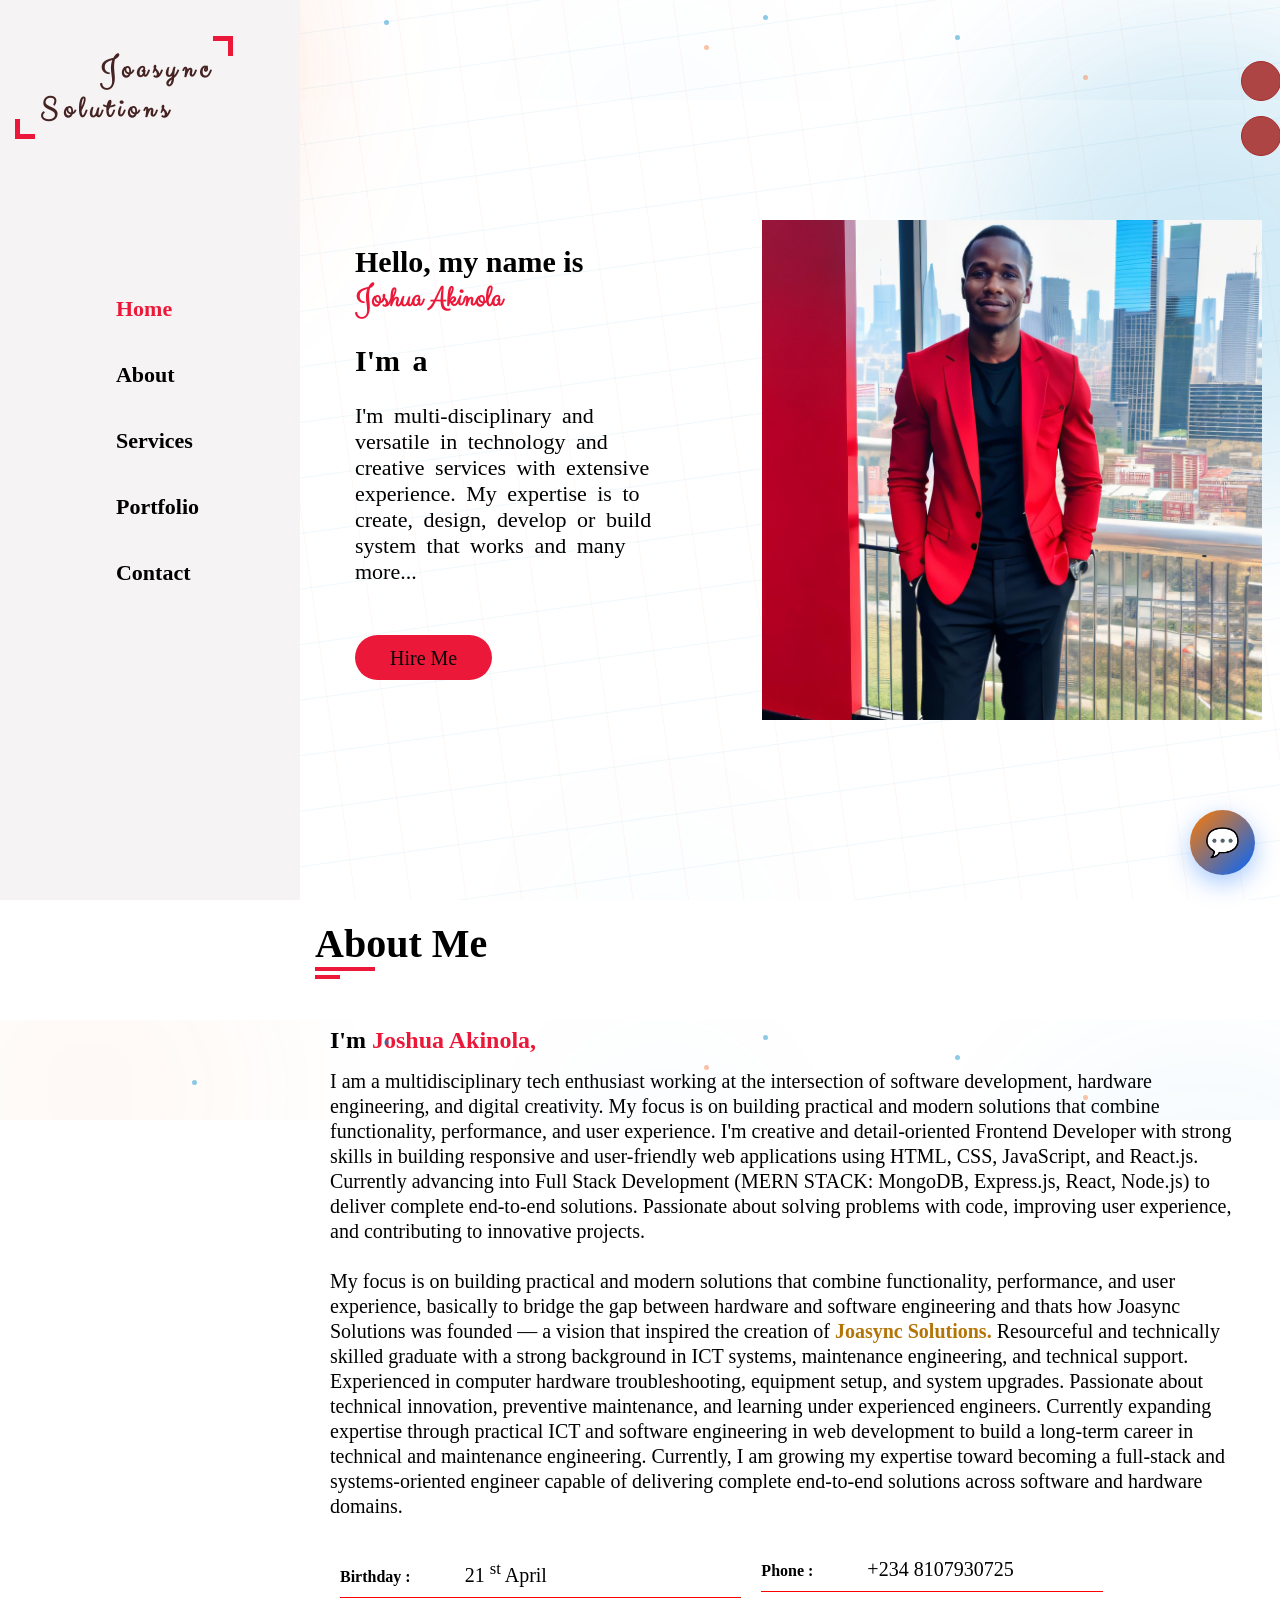
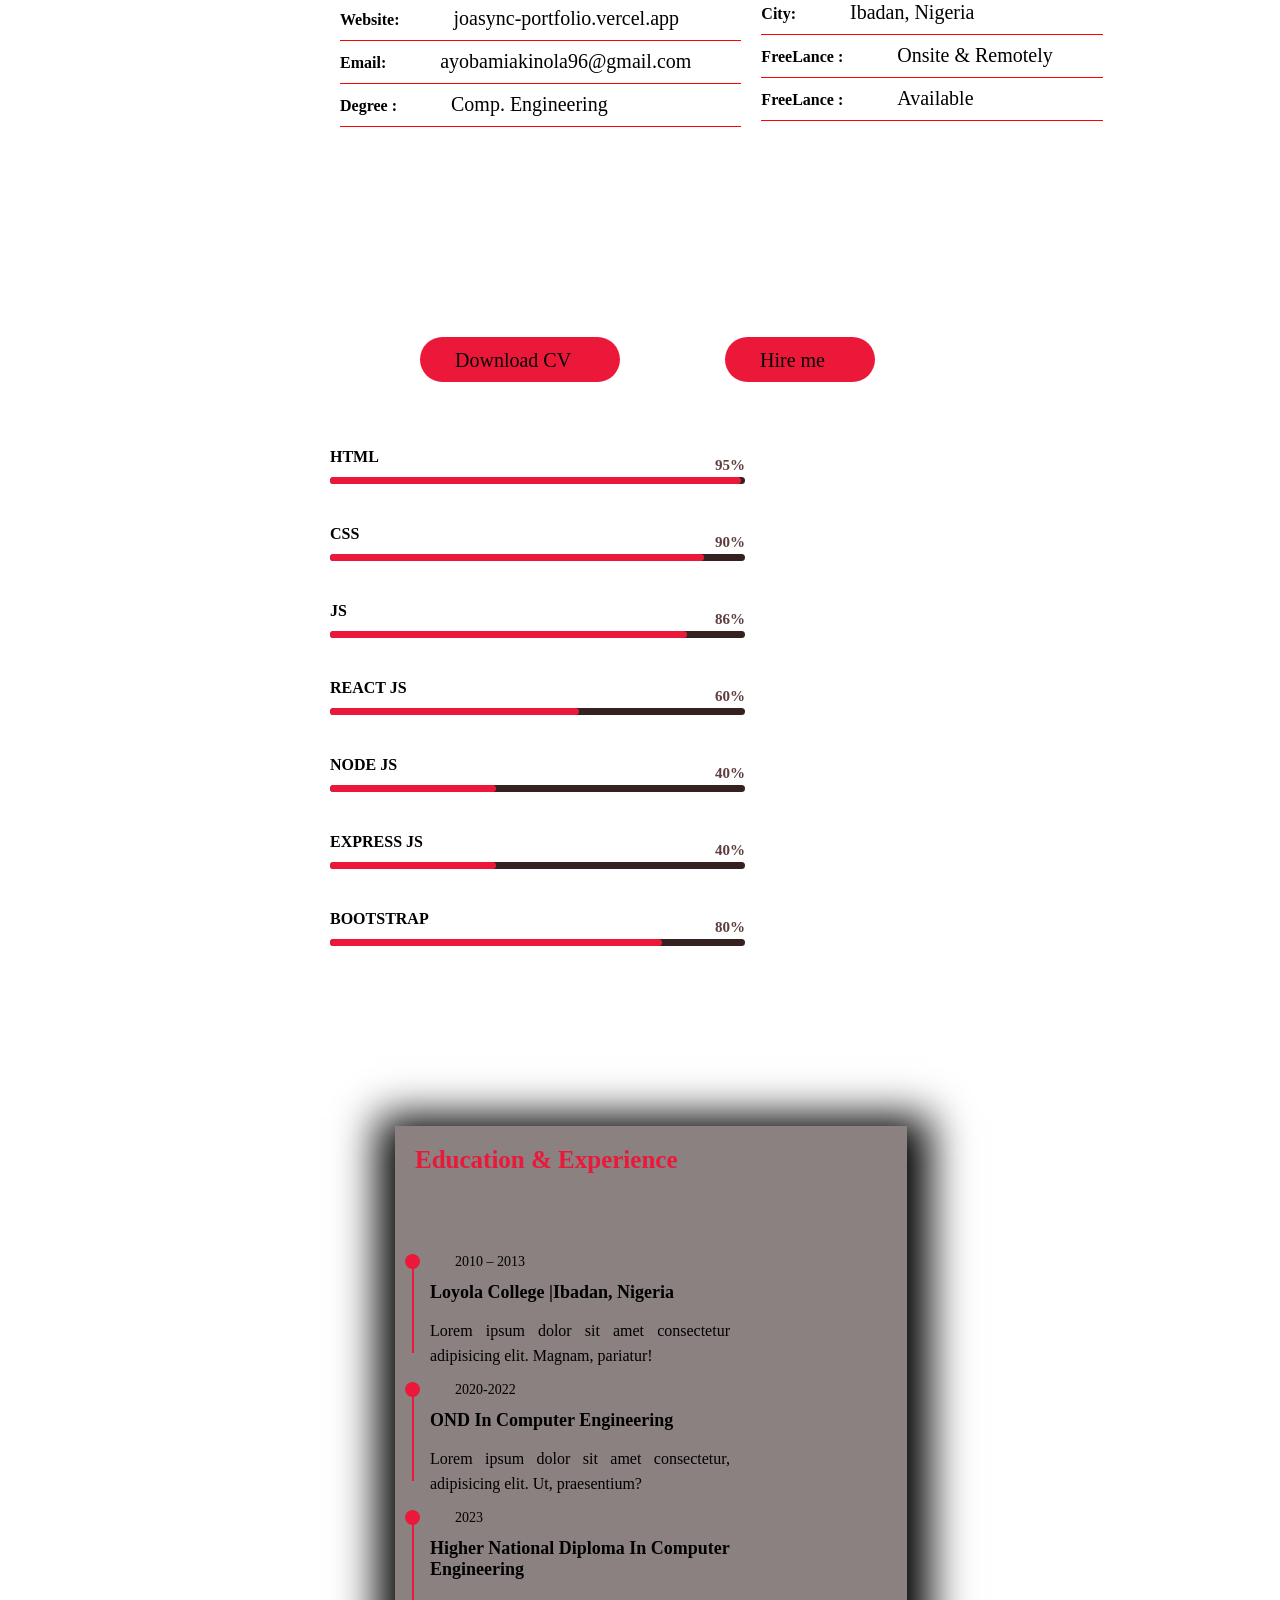
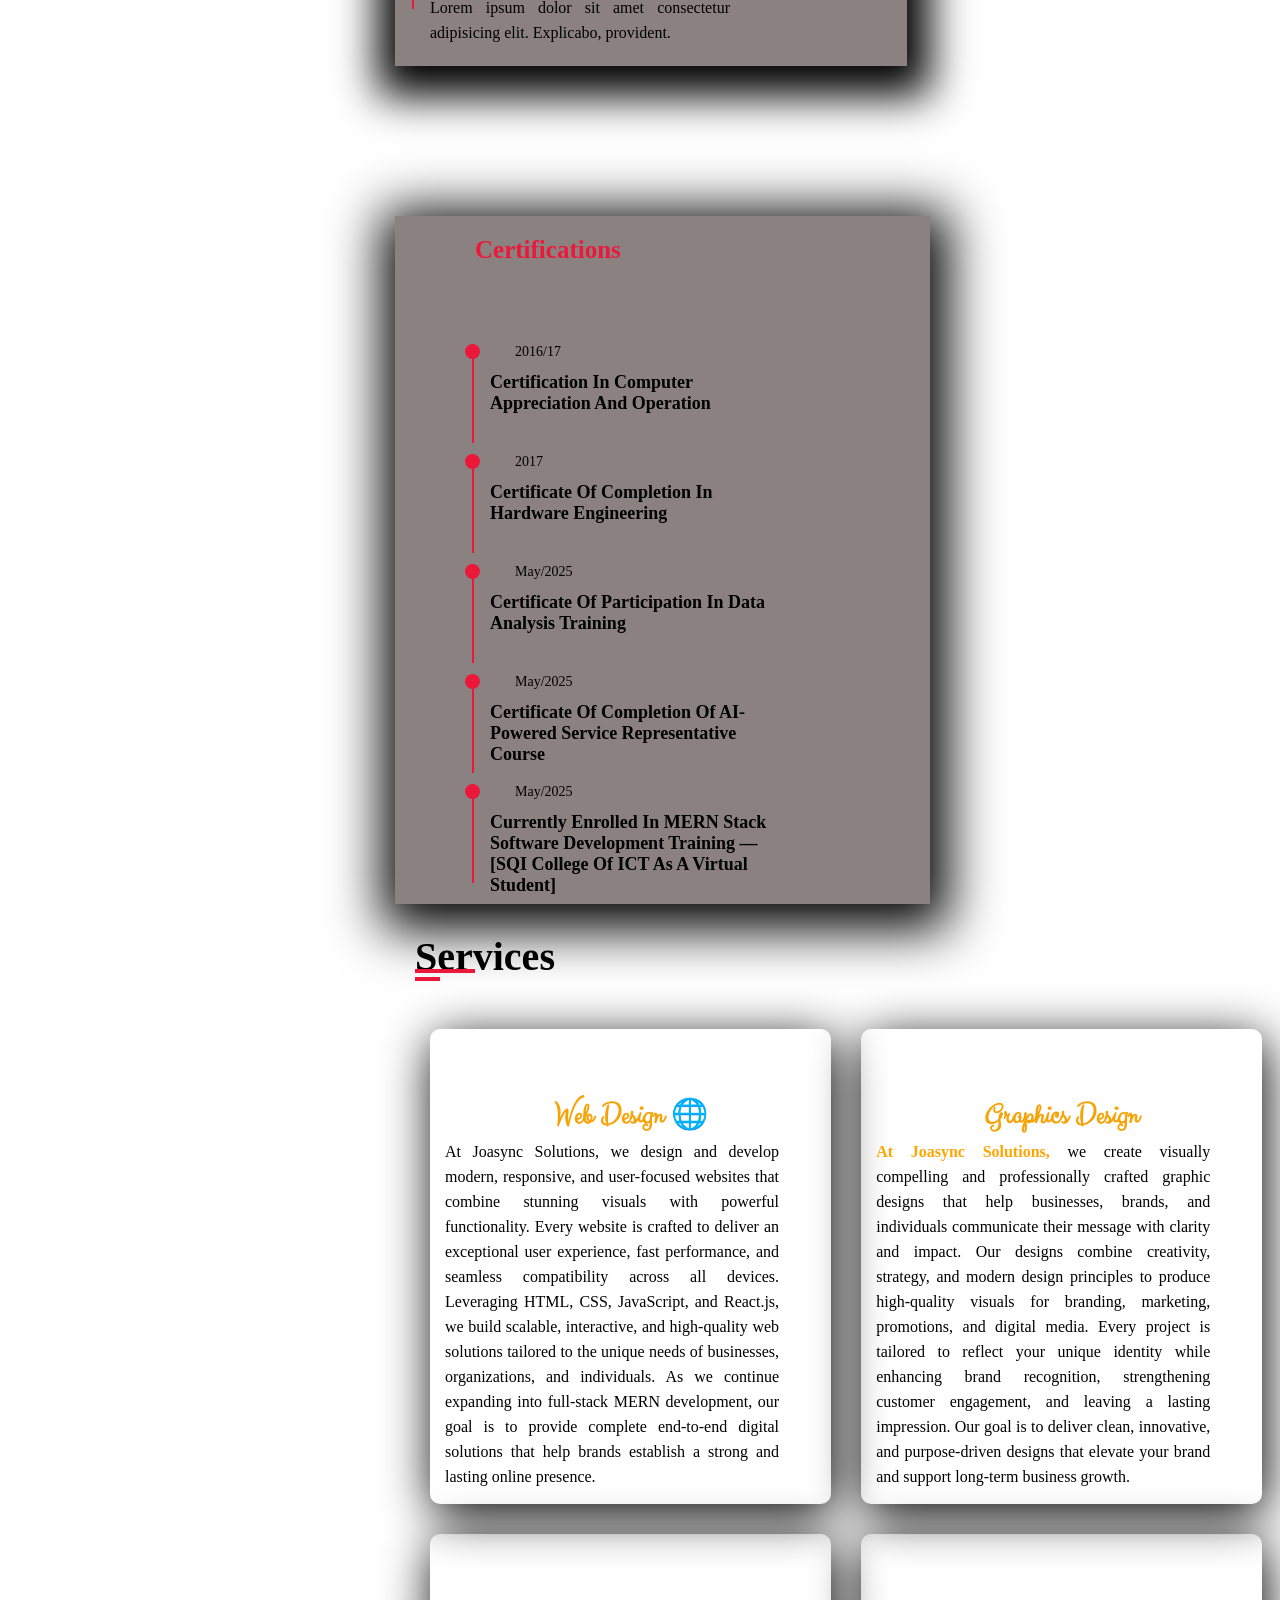
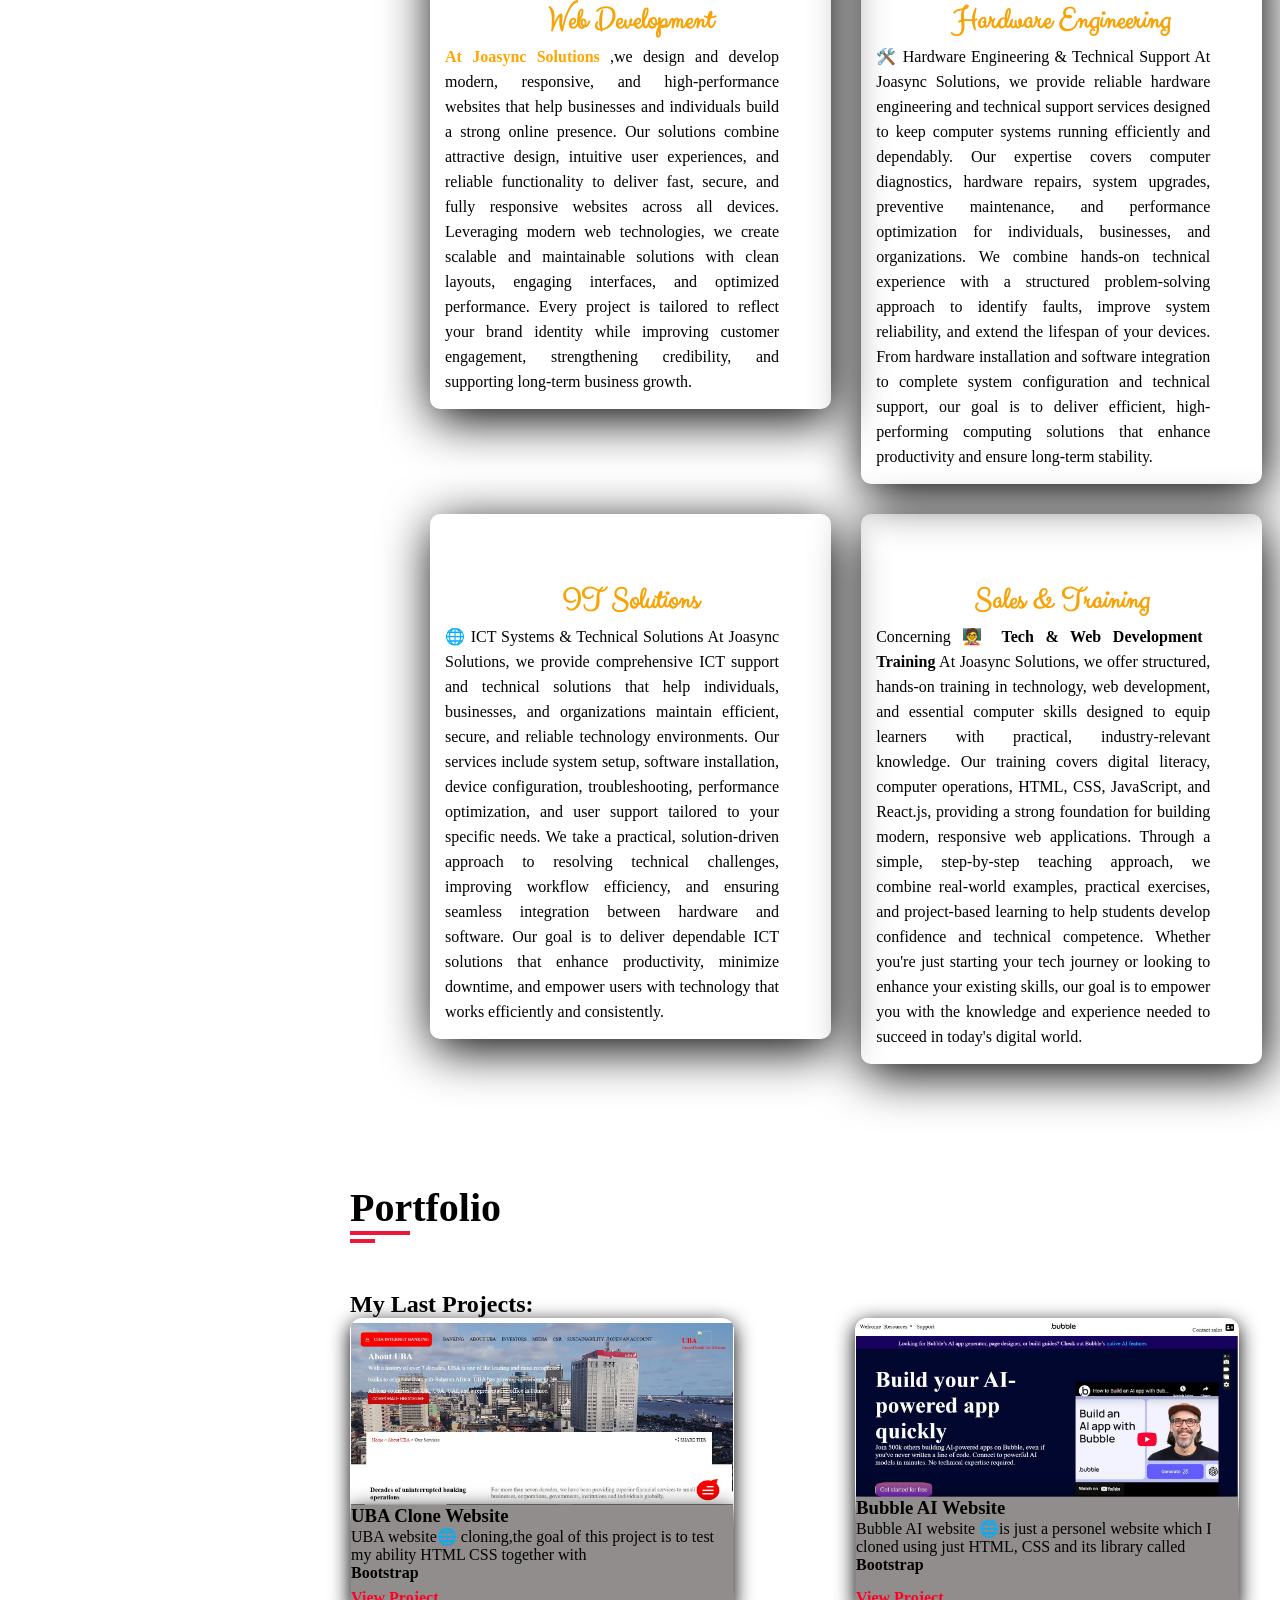
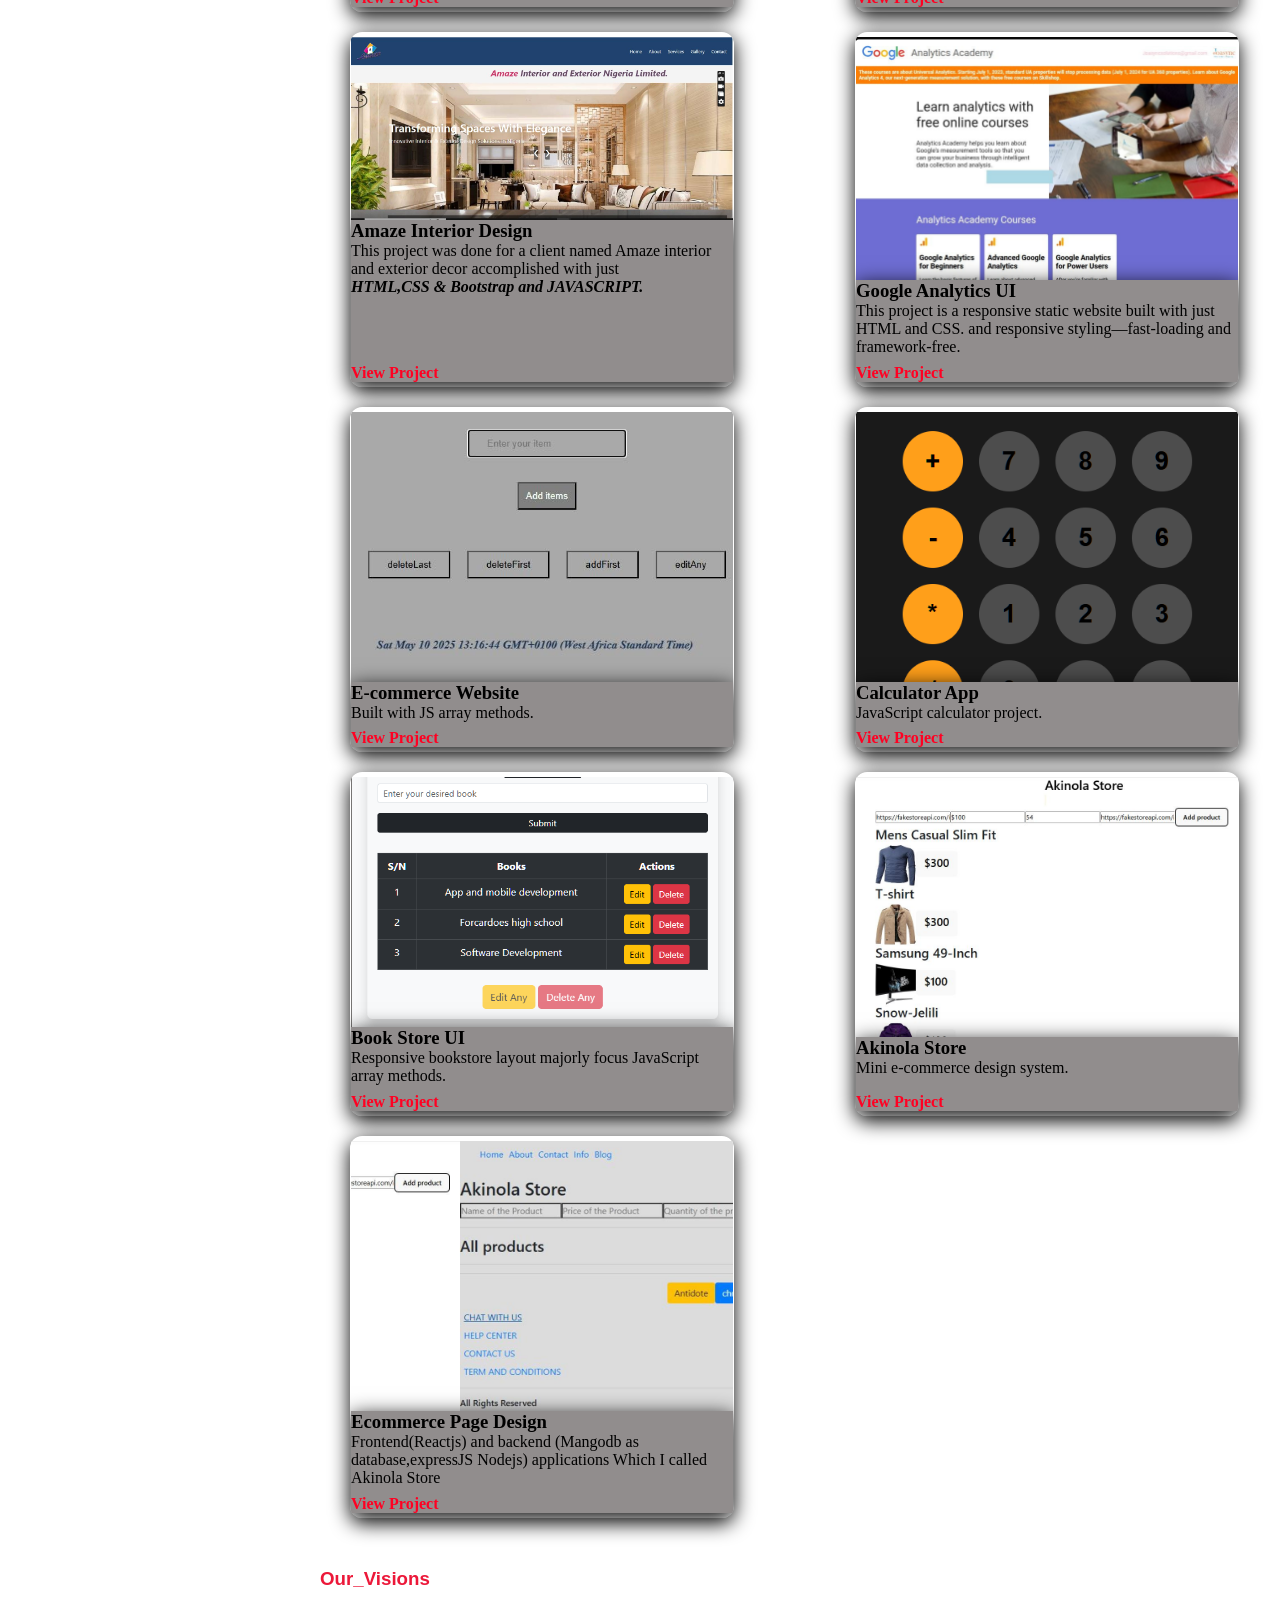
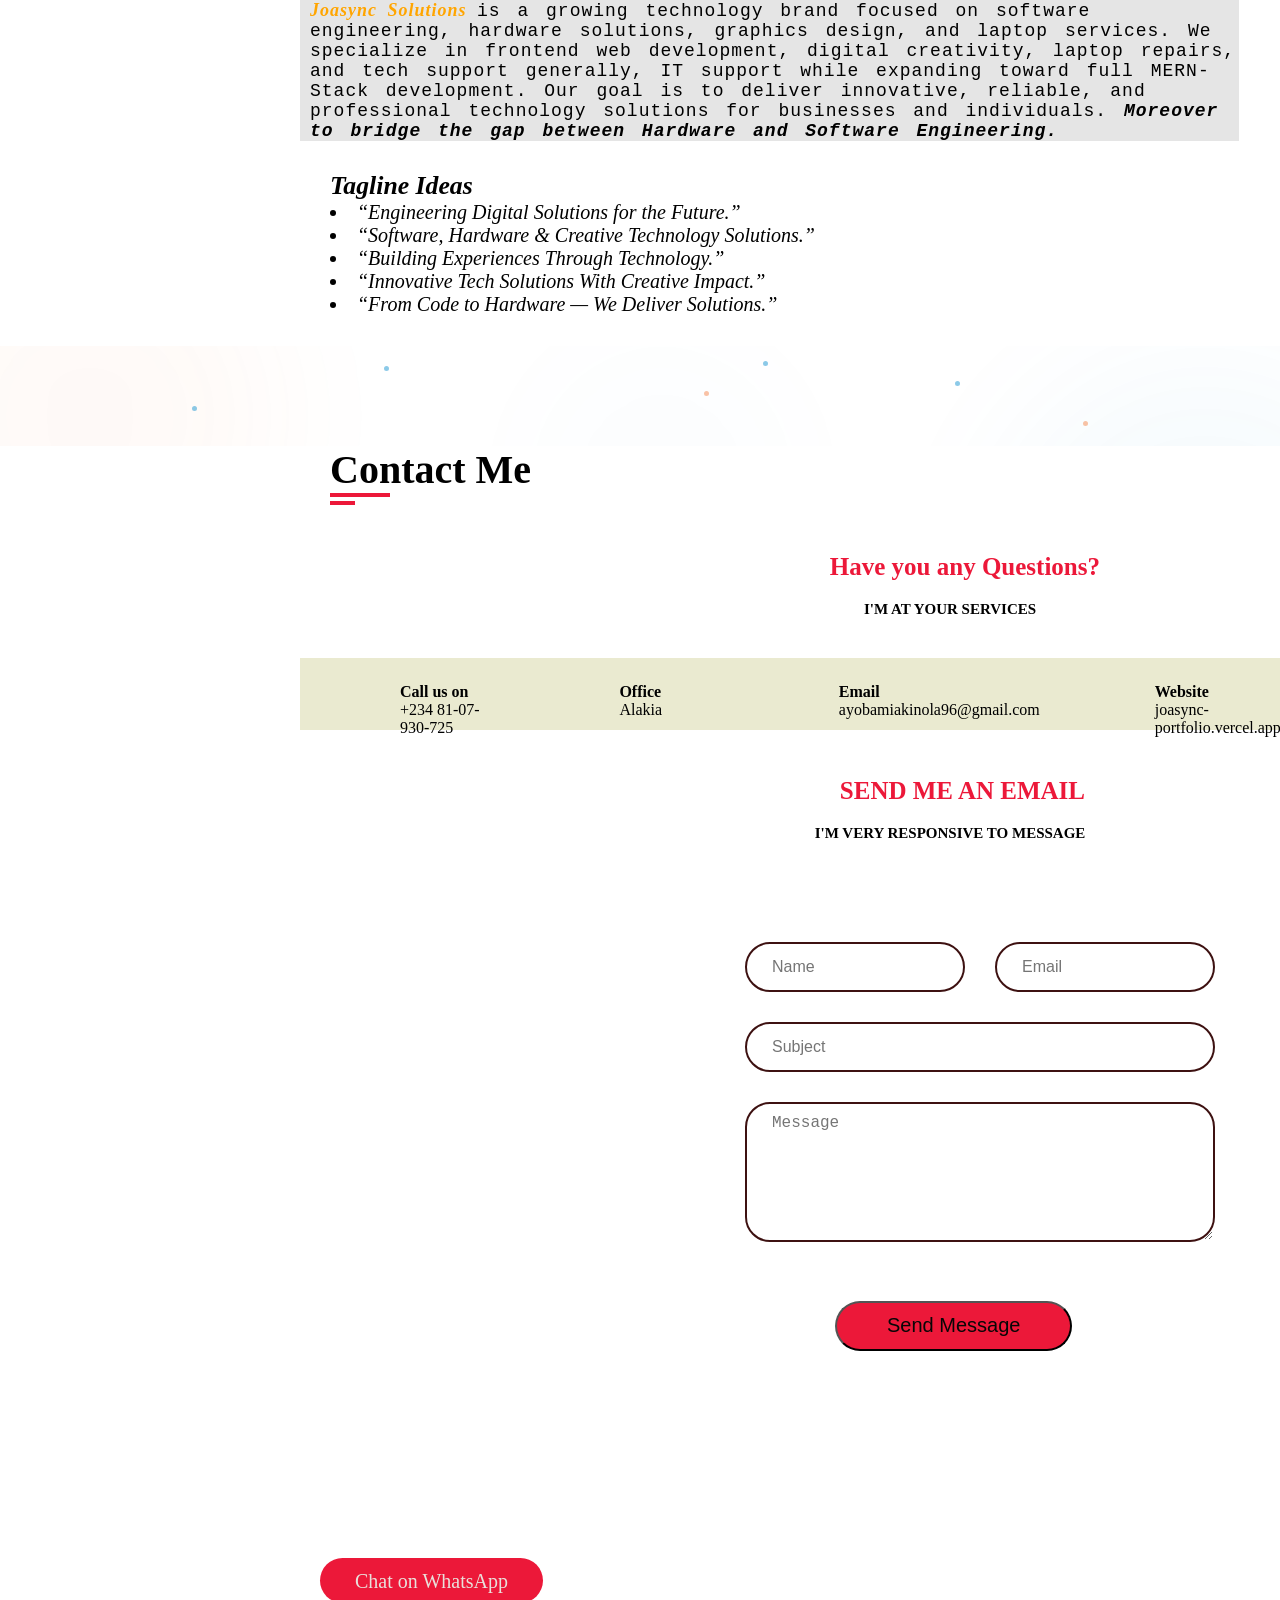
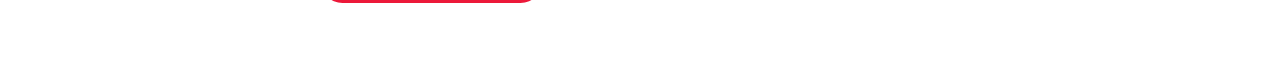
==== commit addbf8a1: "Updating the website numencleture" ====
--- a/index.html
+++ b/index.html
@@ -177,7 +177,6 @@
     
 </section>
       <!-- About Section Start -->
-
       <div class="about-section">
         <div class="container">
           <!-- <div class="row-about"> -->
@@ -214,7 +213,7 @@
                       <div class="info-item">
                         <p>
                           Website:
-                          <span>Joasyncsolutions.com </span>
+                          <span>joasync-portfolio.vercel.app </span>
                         </p>
                       </div>
                       <div class="info-item">
@@ -714,7 +713,6 @@
   </div>
 </section>
     <!-- ===Portfolio Section End=== -->
-
     <!-- =======PORTFOLIO_SECTIONS 2  PROJECT START========-->
             <div class="card-slider swiper">
         <div class="slider-wrapper">
@@ -898,7 +896,6 @@
     <div class="gradient-orb orb-two"></div>
     <div class="gradient-orb orb-three"></div>
 </div>
-
     <!-- ===Contact Section Start=== -->
     <div class="contact-section">
       <div class="container">
@@ -946,7 +943,7 @@
             <div class="icon"> <i class="fa fa-globe-europe"></i></div>
             <div class="contact-info">
               <h4>Website</h4>
-              <p>Joasyncsolutions.com</p>
+              <p>joasync-portfolio.vercel.app</p>
             </div>
           </div>
           <!-- ==contact-info-item END== -->
@@ -989,7 +986,7 @@
             <div class="icon"> <i class="fa fa-globe-europe"></i></div>
             <div class="contact-info">
               <h4>Website</h4>
-              <p>Joasyncsolutions.com</p>
+              <p>joasync-portfolio.vercel.app</p>
             </div>
           </div>
           <!-- ==contact-info-item END== -->
@@ -1082,15 +1079,11 @@
       <span class="color-5" onclick="setActiveStyle('color-5')"></span>
     </div>
   </div>
-
-
 <!-- ================================
      JOASYNC AI ASSISTANT
 ================================ -->
-
 <!-- Floating Button -->
-
-<button class="joasync-chat-button">
+<button class="joasync-chat-button" data-tooltip="AI assistant">
   💬
 </button>
 <!-- Chatbot -->
--- a/Style.css
+++ b/Style.css
@@ -943,6 +943,7 @@
      /* margin: 100px auto; */
      /* background-color: gold; */
     width: 100%;
+    /* background-image: url(/Joasync_AI_logo-removebg-preview.png); */
 
 }
 .about-section .container{
--- a/chatbot.css
+++ b/chatbot.css
@@ -24,6 +24,35 @@
   transition: 0.3s;
 }
 
+
+.joasync-chat-button {
+    /* position: relative; */
+}
+
+.joasync-chat-button::after {
+    content: attr(data-tooltip);
+    position: absolute;
+    bottom: 120%;
+    left: 50%;
+    transform: translateX(-50%);
+
+    background: #111;
+    color: #fff;
+    padding: 8px 12px;
+    border-radius: 6px;
+    font-size: 13px;
+    white-space: nowrap;
+
+    opacity: 0;
+    visibility: hidden;
+    transition: 0.3s ease;
+}
+
+.joasync-chat-button:hover::after {
+    opacity: 1;
+    visibility: visible;
+}
+
 .joasync-chat-button:hover {
   transform: scale(1.1);
 }
